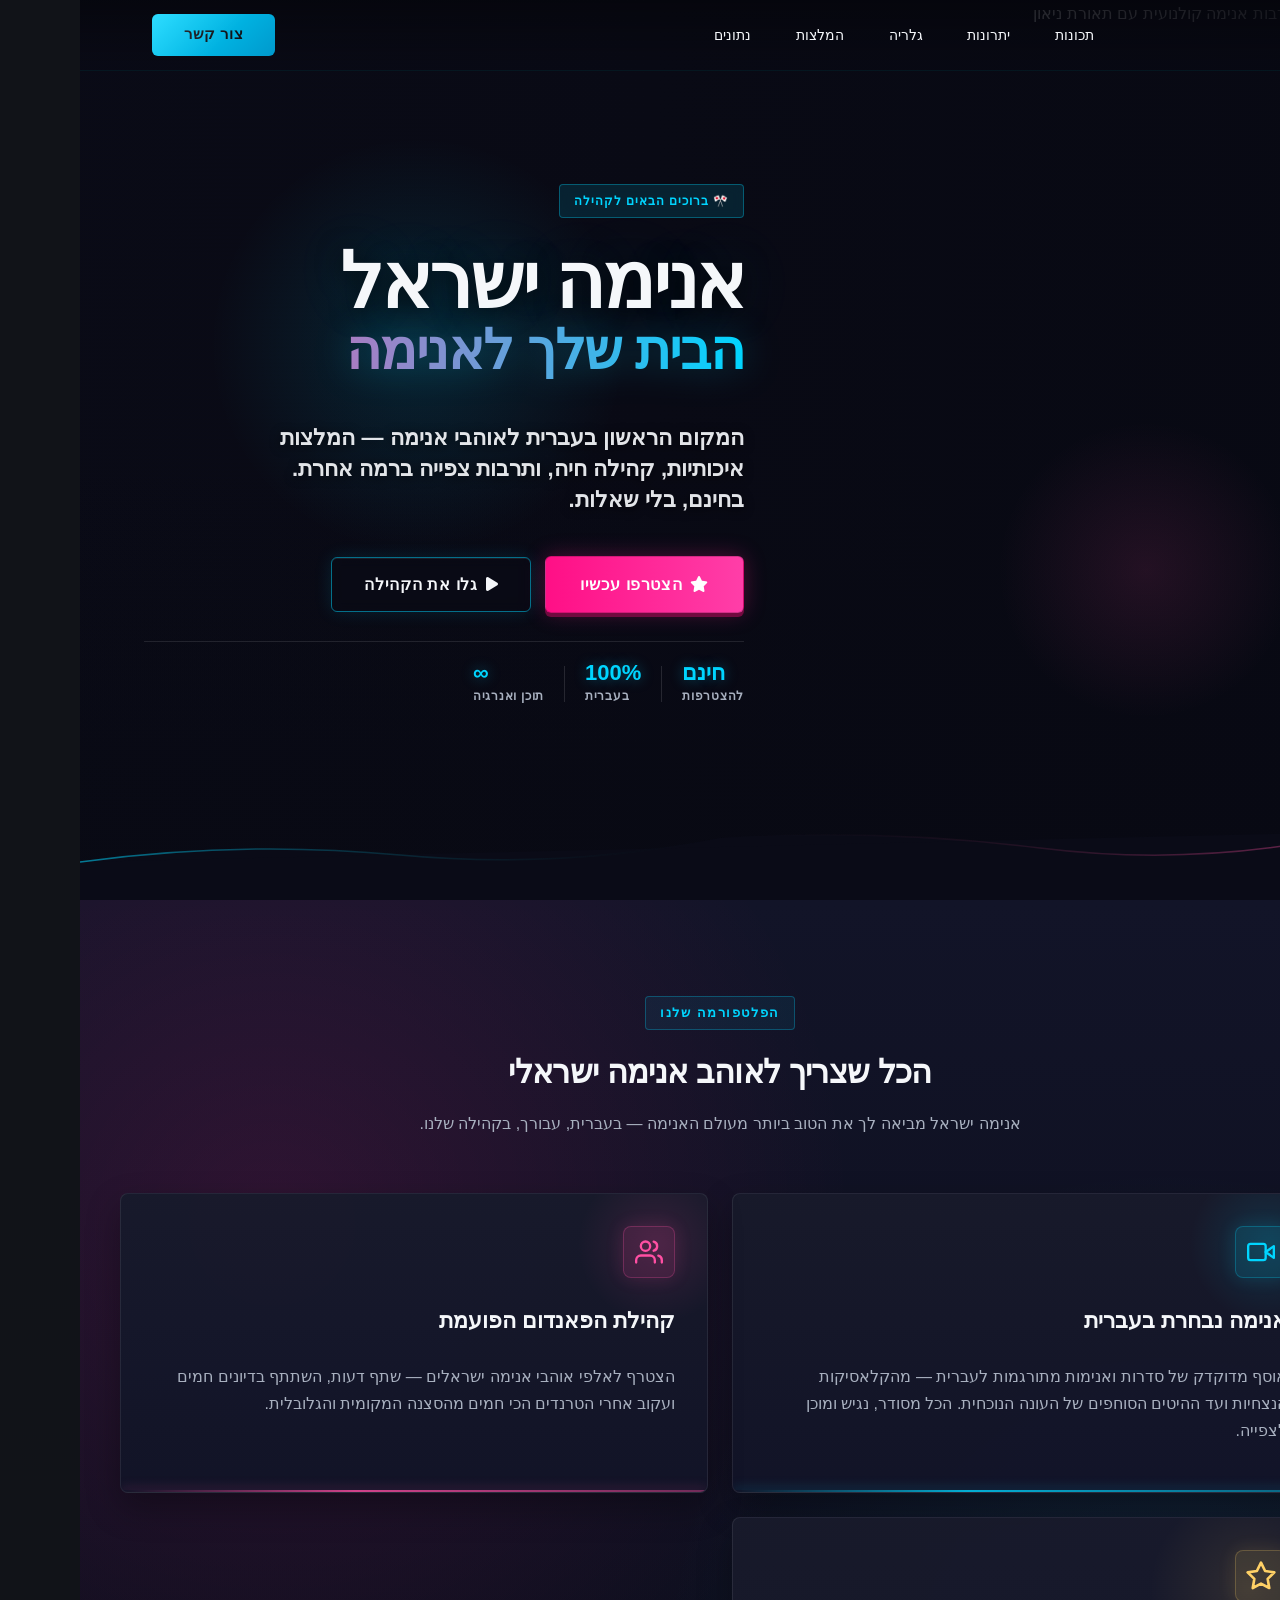
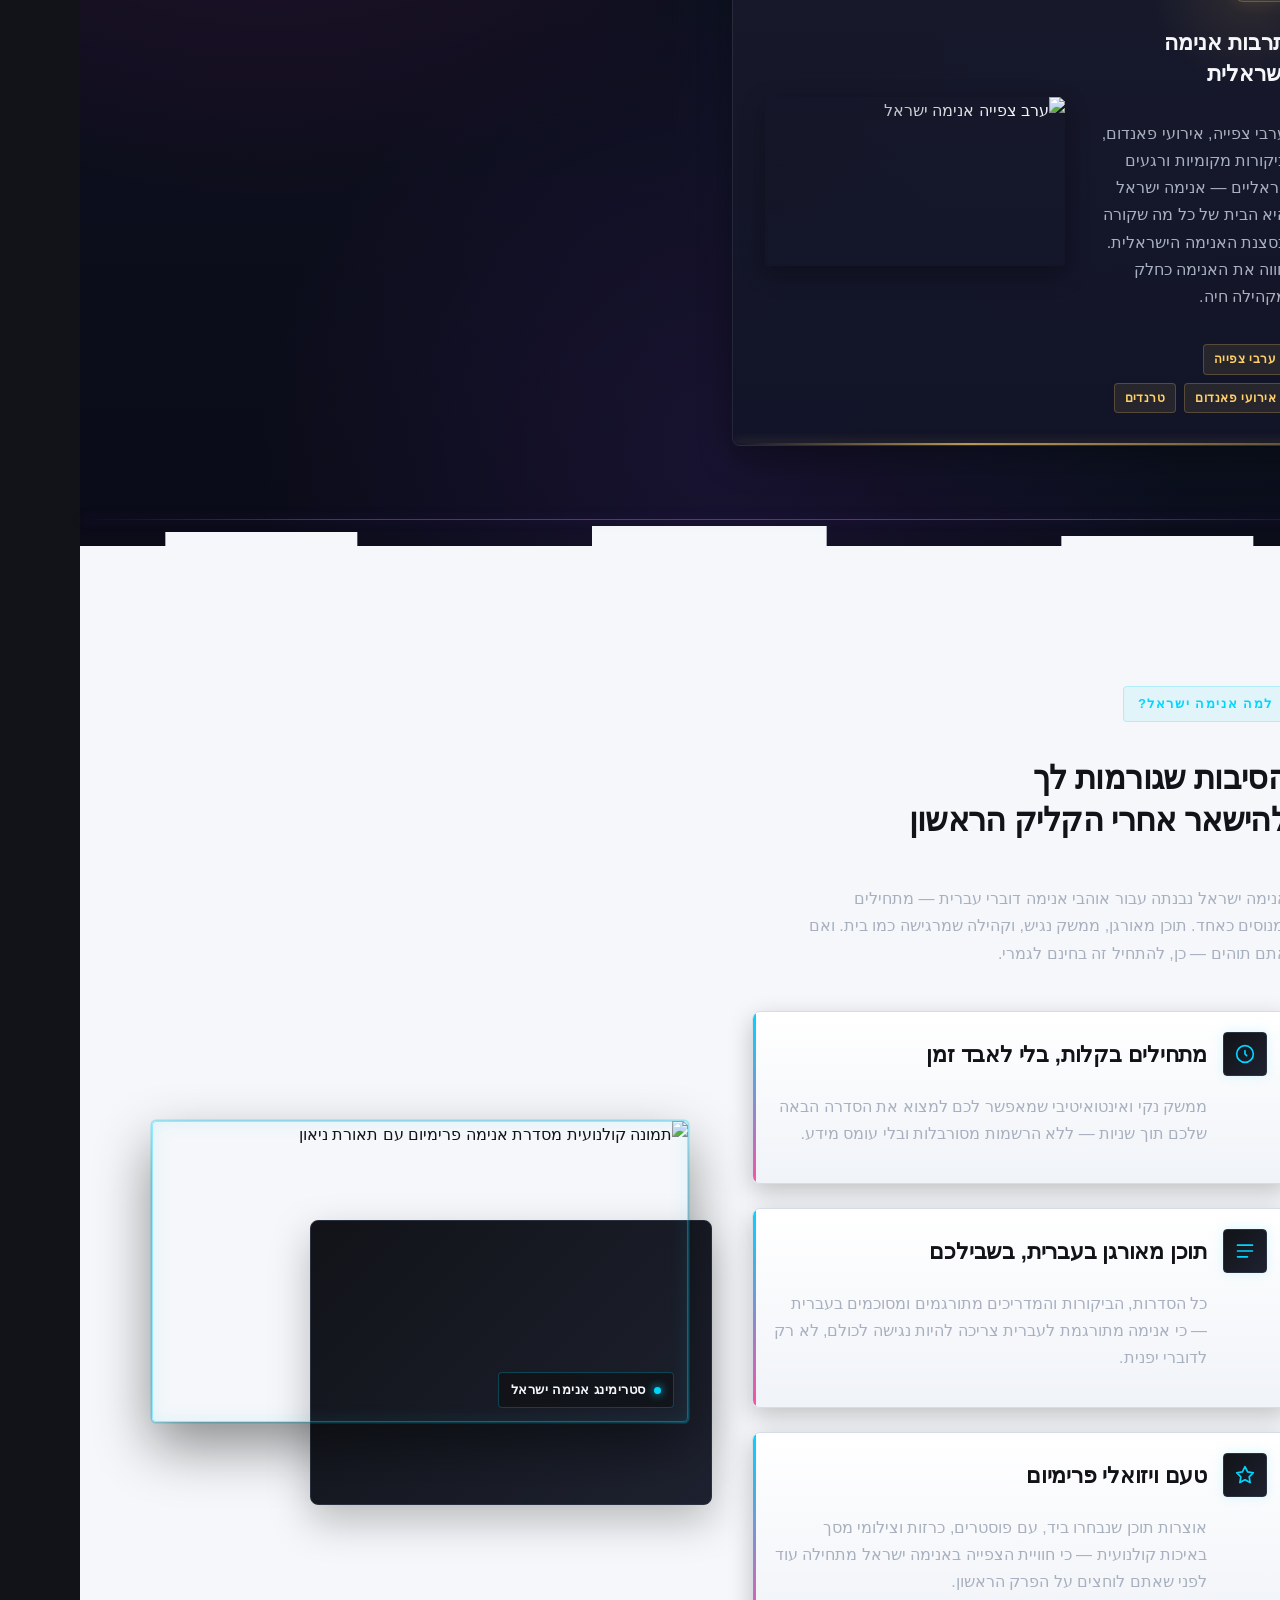
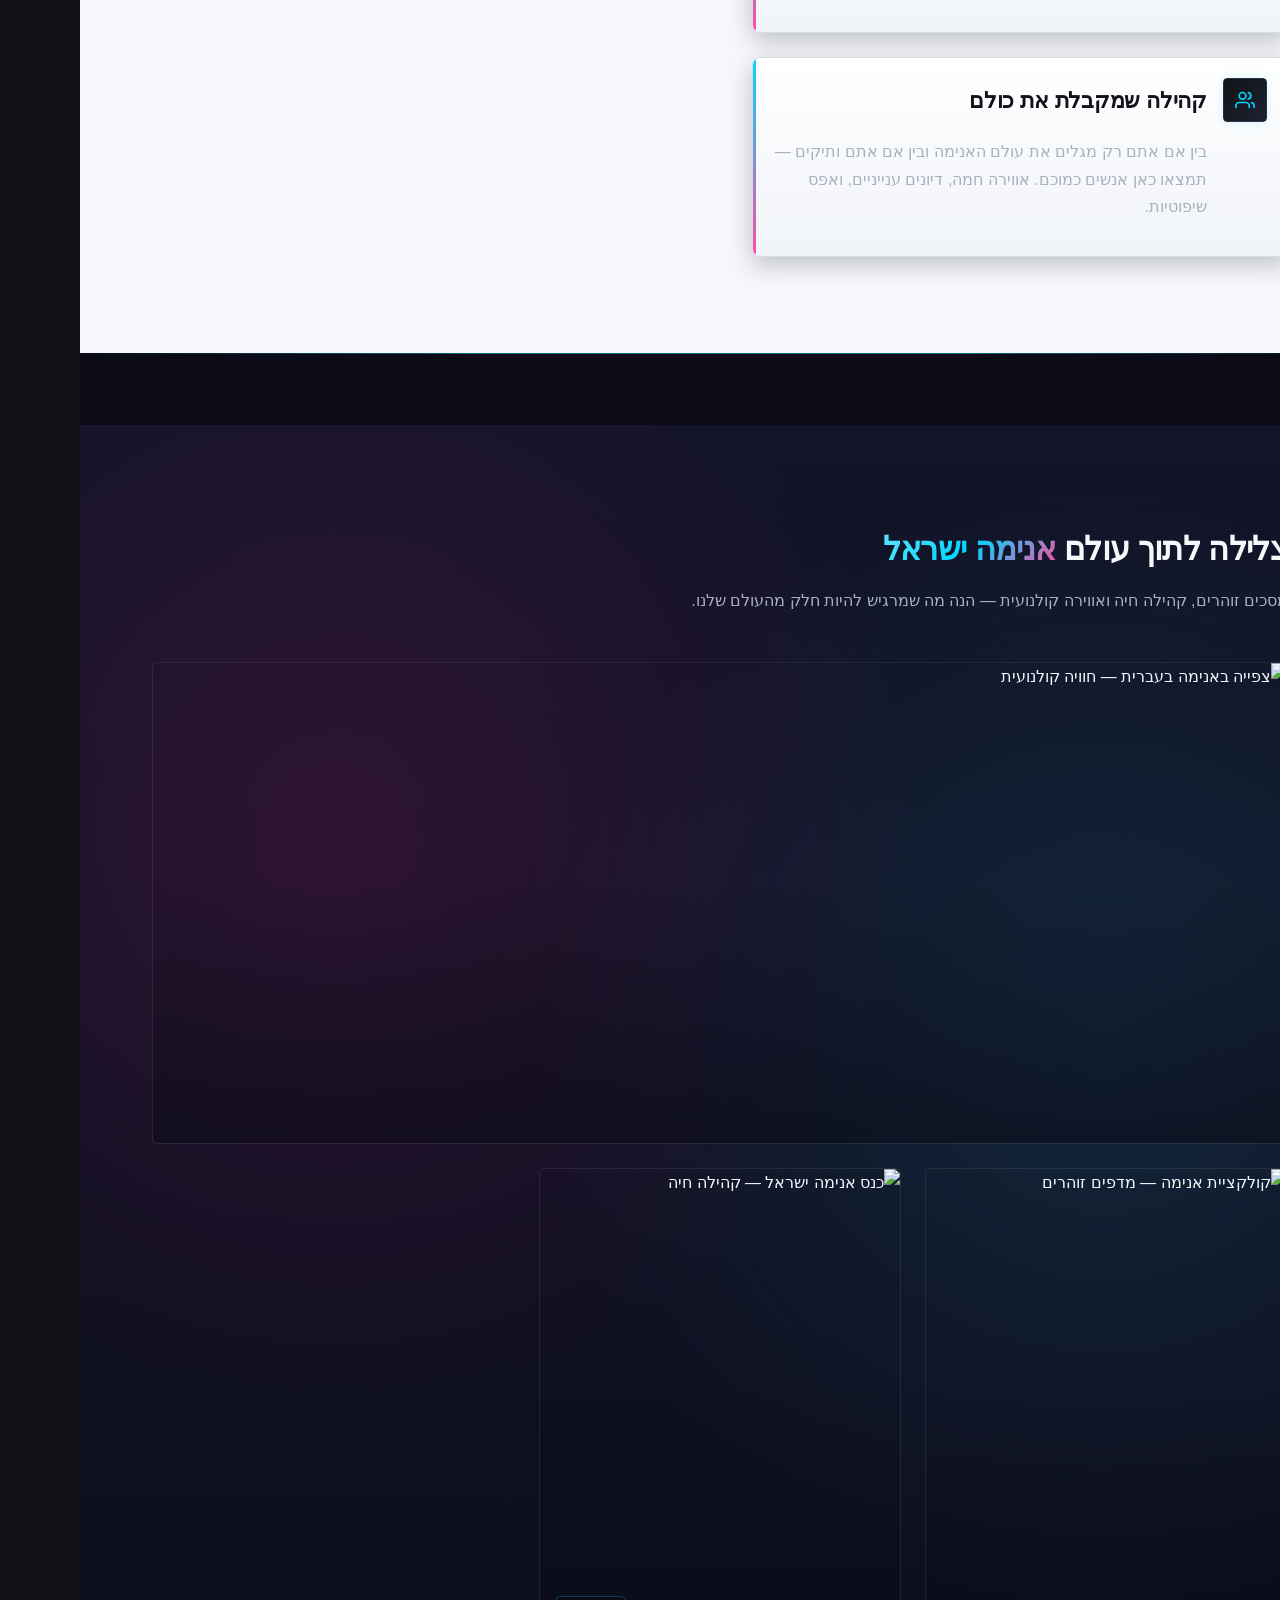
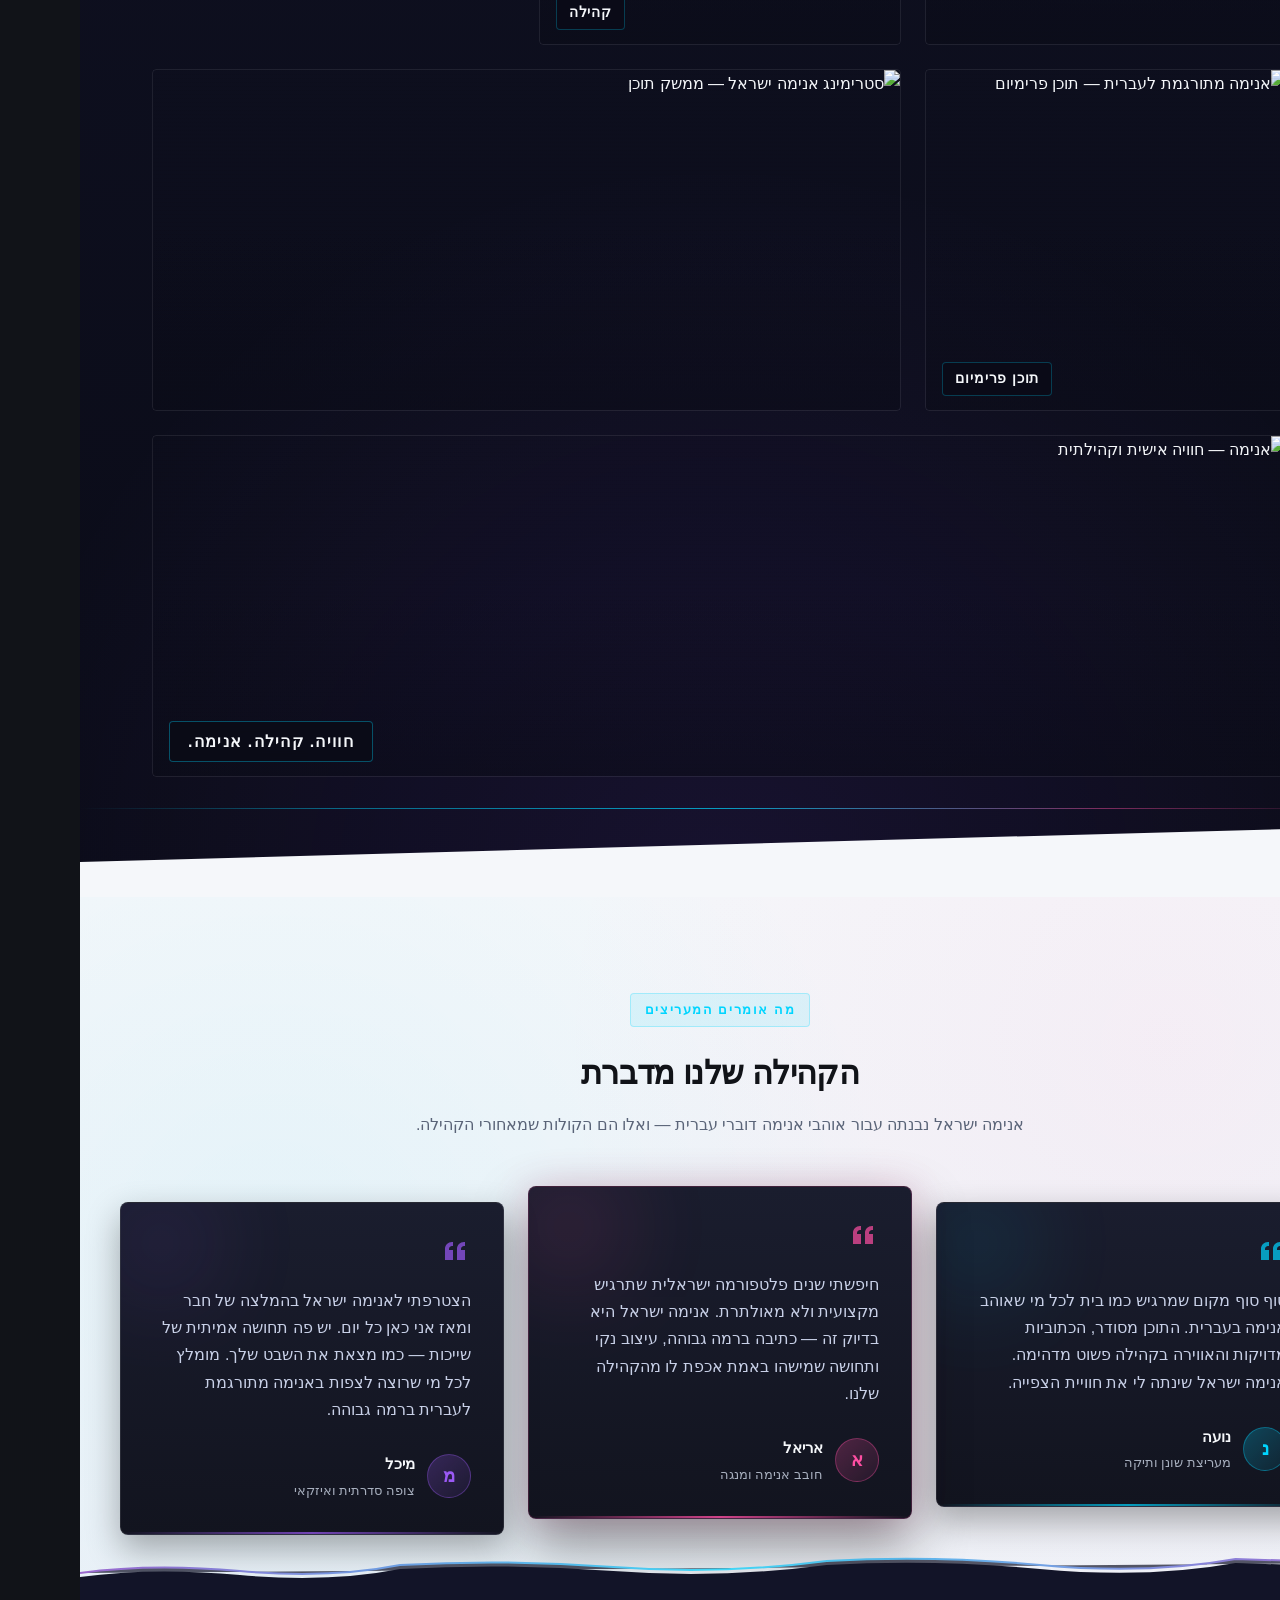
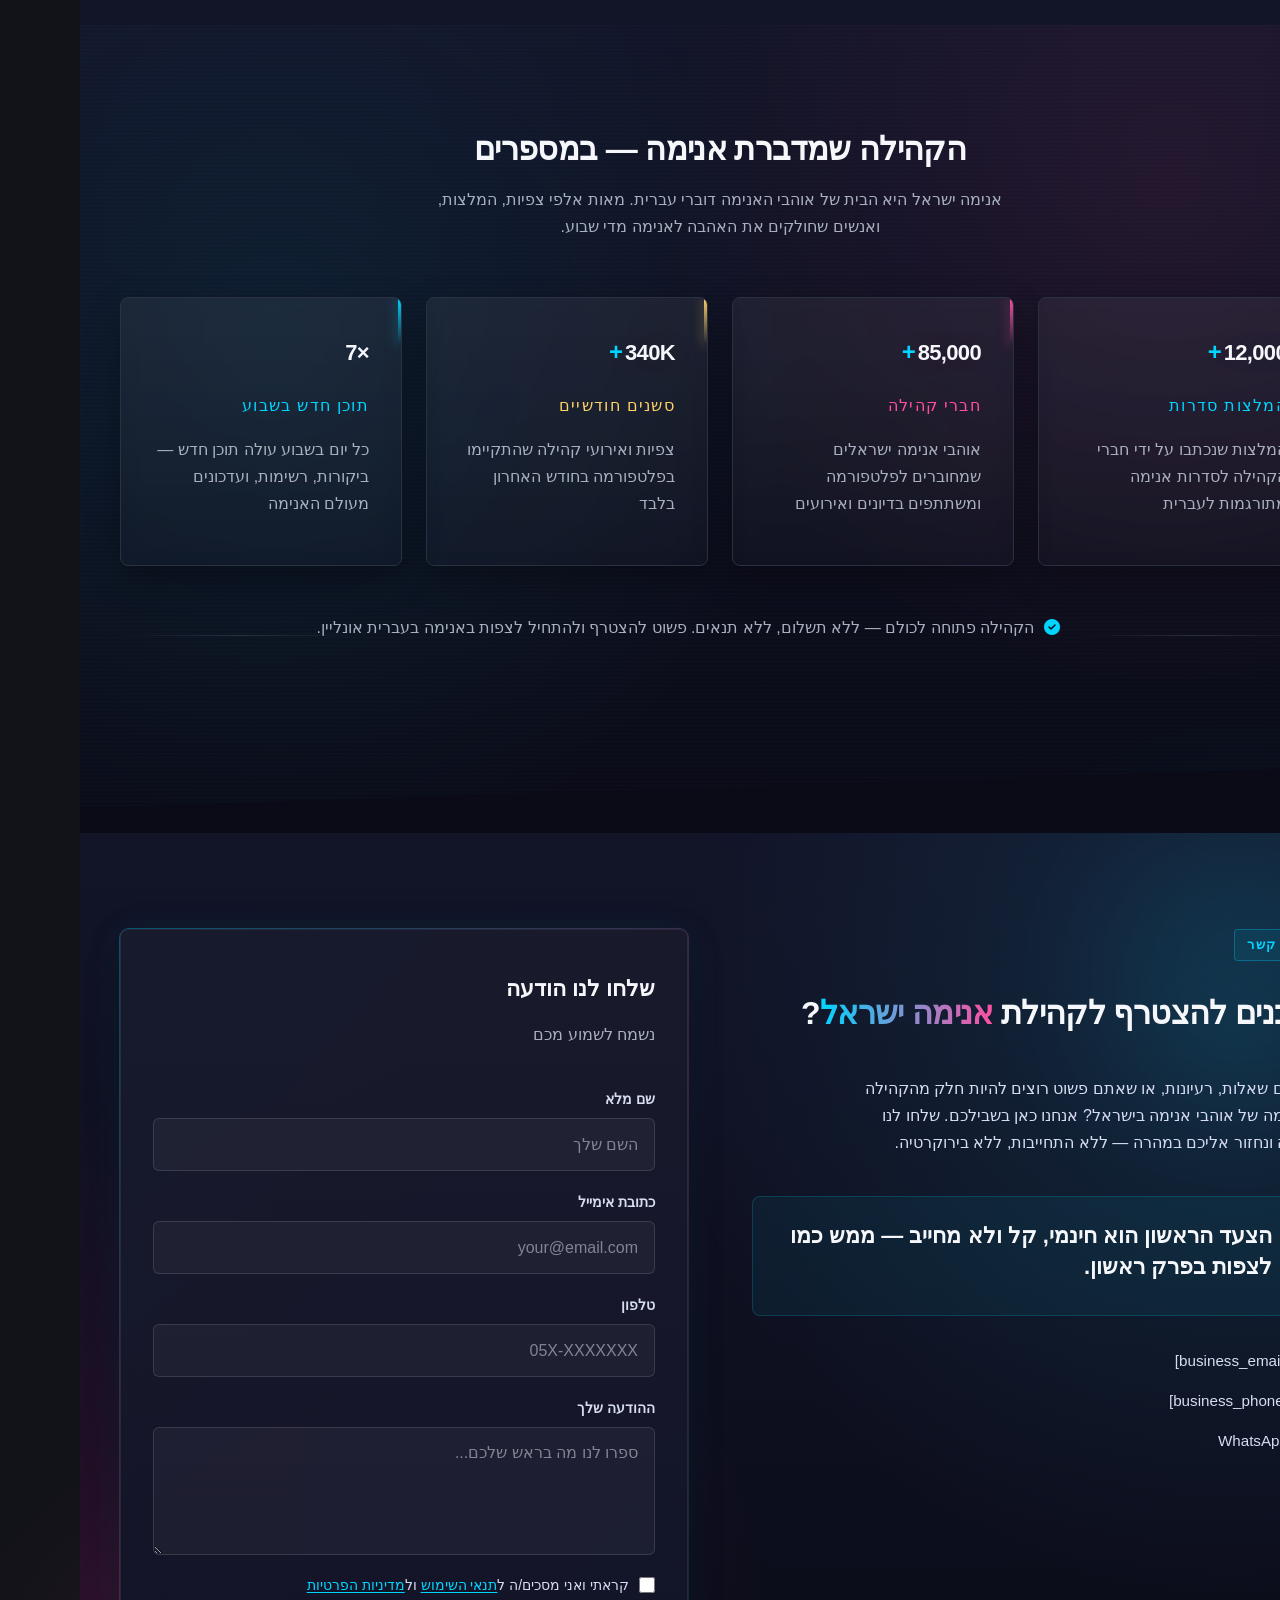
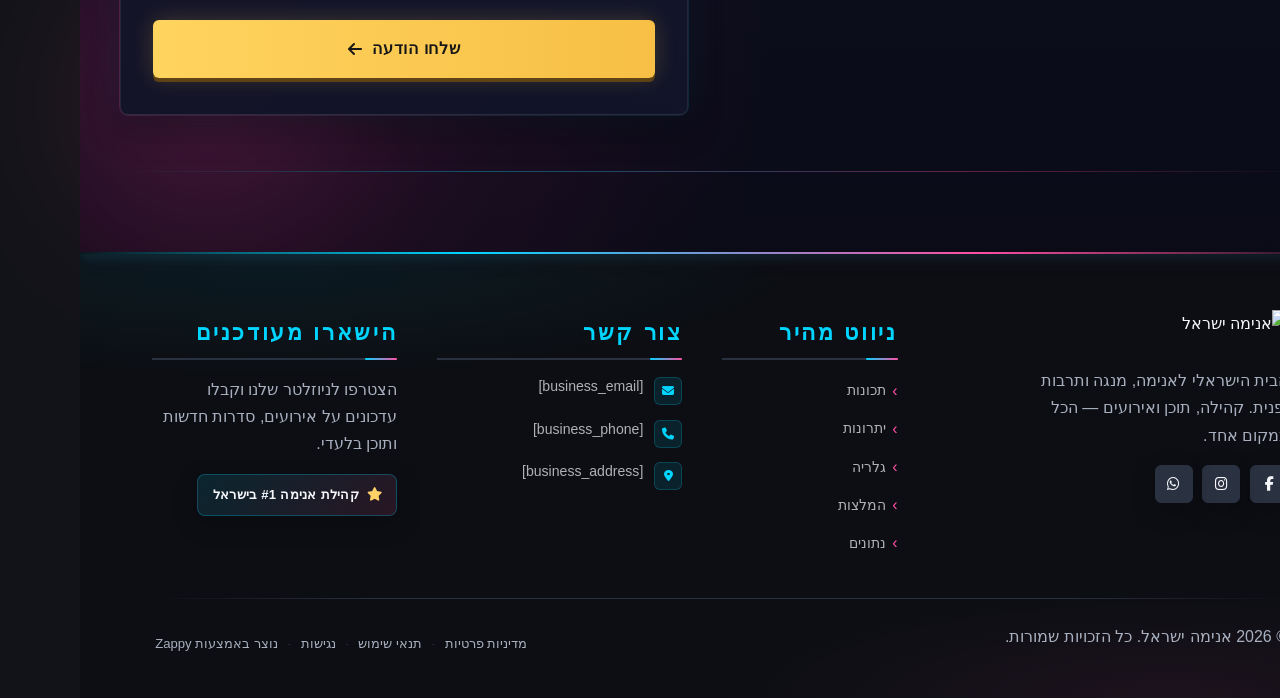
==== index.html @ 86de8002 "Background sync: Progressive GitHub Sync" ====
<!DOCTYPE html>
<html lang="he" dir="rtl">
<head>
    <meta charset="UTF-8">
    <meta name="viewport" content="width=device-width, initial-scale=1.0">
    <meta name="robots" content="index, follow">
    <title>אנימה ישראל — אנימה ישראל</title>
    <meta name="description" content="לבנות אתר פה זה בחינם?">
    <meta name="keywords" content="אנימה ישראל, צפייה באנימה בעברית אונליין, סטרימינג אנימה ישראל, אנימה מתורגמת לעברית">
    
    <!-- Zappy Analytics -->
<script>
(function() {
  'use strict';
  
  // Configuration
  var config = {
    websiteId: '6c79f852-6777-4f73-bd78-9fd75b9ca91b',
    apiUrl: 'https://api.zappy5.com/api/analytics/track',
    sessionDuration: 30 * 60 * 1000, // 30 minutes
    visitorDuration: 30 * 24 * 60 * 60 * 1000, // 30 days
    trackPageViews: true,
    trackClicks: true,
    trackFormSubmissions: true
  };
  
  // Generate or retrieve persistent visitor ID (30 days)
  function getVisitorId() {
    var visitorKey = 'zappy_visitor_' + config.websiteId;
    var visitor = null;
    
    try {
      visitor = localStorage.getItem(visitorKey);
      if (visitor) {
        var visitorData = JSON.parse(visitor);
        var now = Date.now();
        
        // Check if visitor ID is still valid (30 days)
        if (now - visitorData.created < config.visitorDuration) {
          // Update last seen timestamp
          visitorData.lastSeen = now;
          localStorage.setItem(visitorKey, JSON.stringify(visitorData));
          return visitorData.id;
        }
      }
    } catch (e) {
      console.warn('Zappy Analytics: LocalStorage not available');
    }
    
    // Generate new visitor ID
    var newVisitorId = 'zv_' + Date.now() + '_' + Math.random().toString(36).substr(2, 9);
    
    try {
      localStorage.setItem(visitorKey, JSON.stringify({
        id: newVisitorId,
        created: Date.now(),
        lastSeen: Date.now()
      }));
    } catch (e) {
      // Continue without local storage
    }
    
    return newVisitorId;
  }
  
  // Generate or retrieve session ID (30 minutes)
  function getSessionId() {
    var sessionKey = 'zappy_session_' + config.websiteId;
    var session = null;
    
    try {
      session = sessionStorage.getItem(sessionKey);
      if (session) {
        var sessionData = JSON.parse(session);
        var now = Date.now();
        
        // Check if session is still valid
        if (now - sessionData.timestamp < config.sessionDuration) {
          // Update timestamp
          sessionData.timestamp = now;
          sessionStorage.setItem(sessionKey, JSON.stringify(sessionData));
          return sessionData.id;
        }
      }
    } catch (e) {
      console.warn('Zappy Analytics: SessionStorage not available');
    }
    
    // Generate new session ID
    var newSessionId = 'zs_' + Date.now() + '_' + Math.random().toString(36).substr(2, 9);
    
    try {
      sessionStorage.setItem(sessionKey, JSON.stringify({
        id: newSessionId,
        timestamp: Date.now()
      }));
    } catch (e) {
      // Continue without session storage
    }
    
    return newSessionId;
  }
  
  var visitorId = getVisitorId();
  var sessionId = getSessionId();
  
  // Track an event
  function trackEvent(eventType, data) {
    data = data || {};
    
    var eventData = {
      website_id: config.websiteId,
      event_type: eventType,
      page_path: window.location.pathname,
      referrer: document.referrer || 'direct',
      visitor_id: visitorId,
      session_id: sessionId,
      metadata: data
    };
    
    // Use sendBeacon if available (better for page unload events)
    if (navigator.sendBeacon) {
      var blob = new Blob([JSON.stringify(eventData)], { type: 'application/json' });
      navigator.sendBeacon(config.apiUrl, blob);
    } else {
      // Fallback to fetch
      fetch(config.apiUrl, {
        method: 'POST',
        headers: {
          'Content-Type': 'application/json'
        },
        body: JSON.stringify(eventData),
        keepalive: true
      }).catch(function(error) {
        console.warn('Zappy Analytics: Failed to track event', error);
      });
    }
  }
  
  // Track page view
  if (config.trackPageViews) {
    trackEvent('pageview', {
      title: document.title,
      url: window.location.href
    });
  }
  
  // Track clicks on important elements
  if (config.trackClicks) {
    document.addEventListener('click', function(e) {
      var target = e.target;
      
      // Track button clicks (counted as actions)
      if (target.tagName === 'BUTTON' || target.closest('button')) {
        var button = target.tagName === 'BUTTON' ? target : target.closest('button');
        trackEvent('click', {
          element: 'button',
          text: button.textContent.trim().substring(0, 100),
          id: button.id || null,
          class: button.className || null
        });
      }
      
      // Track link clicks (navigation - not counted as actions)
      else if (target.tagName === 'A' || target.closest('a')) {
        var link = target.tagName === 'A' ? target : target.closest('a');
        trackEvent('navigation', {
          element: 'link',
          text: link.textContent.trim().substring(0, 100),
          href: link.href,
          external: link.hostname !== window.location.hostname
        });
      }
    }, true);
  }
  
  // Track form submissions
  if (config.trackFormSubmissions) {
    document.addEventListener('submit', function(e) {
      var form = e.target;
      
      trackEvent('form_submit', {
        form_id: form.id || null,
        form_name: form.name || null,
        form_action: form.action || null,
        form_method: form.method || 'GET'
      });
    }, true);
  }
  
  // Track time on page (send on page unload)
  var pageLoadTime = Date.now();
  
  window.addEventListener('beforeunload', function() {
    var timeOnPage = Math.floor((Date.now() - pageLoadTime) / 1000); // in seconds
    
    trackEvent('page_unload', {
      time_on_page: timeOnPage,
      page_path: window.location.pathname
    });
  });
  
  // Expose tracking function globally for custom events
  window.zappyAnalytics = {
    track: trackEvent,
    getVisitorId: function() { return visitorId; },
    getSessionId: function() { return sessionId; }
  };
  
})();
</script>
<!-- End Zappy Analytics -->
    <meta property="og:title" content="אנימה ישראל — אנימה ישראל">
  <meta property="og:description" content="לבנות אתר פה זה בחינם?">
  <meta property="og:type" content="website">
  <meta property="og:locale" content="he_IL">
  
  <meta name="twitter:card" content="summary_large_image">
  <meta name="twitter:title" content="אנימה ישראל — אנימה ישראל">
  <meta name="twitter:description" content="לבנות אתר פה זה בחינם?">
  
  <link rel="stylesheet" href="https://cdnjs.cloudflare.com/ajax/libs/font-awesome/6.4.0/css/all.min.css">

    <!-- Favicons -->
    <link rel="icon" type="image/x-icon" href="/assets/favicon.ico">
    <link rel="icon" type="image/png" sizes="16x16" href="/assets/favicon-16x16.png">
    <link rel="icon" type="image/png" sizes="32x32" href="/assets/favicon-32x32.png">
    <link rel="icon" type="image/png" sizes="48x48" href="/assets/favicon-48x48.png">
    <link rel="icon" type="image/png" sizes="192x192" href="/assets/favicon-192x192.png">
    <link rel="icon" type="image/png" sizes="512x512" href="/assets/favicon-512x512.png">
    <link rel="apple-touch-icon" href="/assets/apple-touch-icon.png">
    <!-- Cookie Consent -->
    <link rel="stylesheet" href="https://cdn.jsdelivr.net/npm/vanilla-cookieconsent@3/dist/cookieconsent.css">
    <script src="https://cdn.jsdelivr.net/npm/vanilla-cookieconsent@3/dist/cookieconsent.umd.js"></script>
    <!-- Mickidum Accessibility Toolbar -->
    <script src="https://cdn.jsdelivr.net/gh/mickidum/acc_toolbar/acctoolbar/acctoolbar.min.js"></script>
    <link rel="stylesheet" href="/styles.css">

    <style id="zappy-dropdown-submenu-styles">
      /* ========== DESKTOP DROPDOWN SUBMENU STYLES ========== */
      /* Base styles for dropdown submenus - parent must be positioned */
      .nav-menu li:has(.sub-menu), nav li:has(.sub-menu), .navbar li:has(.sub-menu), #navMenu li:has(.sub-menu) { position: relative; }
      /* Submenu base - hidden by default */
      .nav-menu .sub-menu, nav .sub-menu, .navbar .sub-menu, #navMenu .sub-menu { display: block !important; position: absolute !important; top: 100%; left: 0; min-width: 220px; background: white; border-radius: 8px; box-shadow: 0 8px 25px rgba(0,0,0,0.15); padding: 8px 0; opacity: 0; visibility: hidden; transform: translateY(10px); transition: all 0.3s ease; z-index: 1000; list-style: none; pointer-events: none; }
      /* CRITICAL: Desktop hover styles to show dropdown */
      .nav-menu li:hover > .sub-menu, nav li:hover > .sub-menu, .navbar li:hover > .sub-menu, #navMenu li:hover > .sub-menu { opacity: 1 !important; visibility: visible !important; transform: translateY(0) !important; pointer-events: auto !important; }
      /* Submenu item styling */
      .sub-menu li { list-style: none; margin: 0; padding: 0; }
      .sub-menu a { display: block !important; padding: 10px 16px !important; color: var(--text-dark, #333) !important; font-weight: 500; text-decoration: none; white-space: nowrap; transition: background-color 0.2s; }
      .sub-menu a:hover { background-color: #f5f5f5; }
      /* RTL (Hebrew/Arabic) dropdown positioning */
      [dir="rtl"] .nav-menu .sub-menu, [dir="rtl"] nav .sub-menu, [dir="rtl"] .navbar .sub-menu, html[lang="he"] .nav-menu .sub-menu, html[lang="he"] nav .sub-menu, html[lang="he"] .navbar .sub-menu, html[lang="ar"] .nav-menu .sub-menu, html[lang="ar"] nav .sub-menu, html[lang="ar"] .navbar .sub-menu { left: auto !important; right: 0 !important; }
      /* Hide empty dropdown menus */
      .sub-menu:empty, .sub-menu:not(:has(li:not(.zappy-hidden-menu-item))), .sub-menu:not(:has(li)) { display: none !important; opacity: 0 !important; visibility: hidden !important; pointer-events: none !important; }
      /* Desktop: show submenu on Menu Group hover */
      li:has(.menu-group-title):hover > .sub-menu { opacity: 1 !important; visibility: visible !important; transform: translateY(0) !important; pointer-events: auto !important; }
      /* Menu Group title styling */
      .nav-menu > li > .menu-group-title, #navMenu > li > .menu-group-title { display: inline-block; padding: 0.5rem 1rem; cursor: default; user-select: none; }
      
      /* ========== MOBILE SUBMENU STYLES ========== */
      @media (max-width: 768px) {
        .nav-menu .sub-menu, nav .sub-menu, .navbar .sub-menu, #navMenu .sub-menu { position: static !important; transform: none !important; box-shadow: none !important; background: transparent !important; max-height: 0; overflow: hidden; opacity: 0; visibility: hidden; transition: max-height 0.3s ease, opacity 0.3s ease; padding: 0 !important; border-radius: 0 !important; }
        .sub-menu.mobile-expanded { max-height: 500px !important; opacity: 1 !important; visibility: visible !important; padding: 8px 0 8px 16px !important; }
        [dir="rtl"] .sub-menu.mobile-expanded, html[lang="he"] .sub-menu.mobile-expanded { padding: 8px 16px 8px 0 !important; }
        /* Disable hover behavior on mobile */
        .nav-menu li:hover > .sub-menu, nav li:hover > .sub-menu, .navbar li:hover > .sub-menu, #navMenu li:hover > .sub-menu { opacity: 0; visibility: hidden; pointer-events: none; }
        .nav-menu li > .sub-menu.mobile-expanded, nav li > .sub-menu.mobile-expanded, .navbar li > .sub-menu.mobile-expanded, #navMenu li > .sub-menu.mobile-expanded { opacity: 1 !important; visibility: visible !important; pointer-events: auto !important; }
        .nav-menu li:has(.sub-menu), nav li:has(.sub-menu), .navbar li:has(.sub-menu), #navMenu li:has(.sub-menu) { display: flex !important; flex-wrap: wrap !important; align-items: center !important; position: relative !important; min-height: 44px !important; }
        .nav-menu li:has(.sub-menu) > a, nav li:has(.sub-menu) > a, .navbar li:has(.sub-menu) > a, #navMenu li:has(.sub-menu) > a { flex: 1 !important; min-width: 0 !important; }
        .nav-menu li:has(.sub-menu) > .menu-group-title, nav li:has(.sub-menu) > .menu-group-title, .navbar li:has(.sub-menu) > .menu-group-title, #navMenu li:has(.sub-menu) > .menu-group-title { flex: 1 !important; min-width: 0 !important; padding: 0 !important; line-height: inherit !important; }
        .nav-menu li:has(.sub-menu) > .sub-menu, nav li:has(.sub-menu) > .sub-menu, .navbar li:has(.sub-menu) > .sub-menu, #navMenu li:has(.sub-menu) > .sub-menu { flex-basis: 100% !important; width: 100% !important; }
        .nav-menu li:has(.sub-menu) > a [class*="chevron"], .nav-menu li:has(.sub-menu) > a [class*="arrow"], .nav-menu li:has(.sub-menu) > a .fa-chevron-down, .nav-menu li:has(.sub-menu) > a .fa-angle-down, nav li:has(.sub-menu) > a [class*="chevron"], nav li:has(.sub-menu) > a [class*="arrow"], #navMenu li:has(.sub-menu) > a [class*="chevron"], #navMenu li:has(.sub-menu) > a [class*="arrow"] { display: none !important; visibility: hidden !important; }
        .mobile-submenu-toggle { display: flex !important; align-items: center !important; justify-content: center !important; width: 44px !important; height: auto !important; background: transparent !important; border: none !important; cursor: pointer !important; color: var(--text-light) !important; position: static !important; flex-shrink: 0 !important; align-self: stretch !important; z-index: 2 !important; padding: 0 !important; margin: 0 !important; }
        .mobile-submenu-toggle::after { content: '' !important; width: 0 !important; height: 0 !important; border-left: 6px solid transparent !important; border-right: 6px solid transparent !important; border-top: 7px solid currentColor !important; transition: transform 0.3s ease !important; }
        .mobile-submenu-toggle.expanded::after { transform: rotate(180deg) !important; }
        .sub-menu a { padding: 10px 0 !important; display: block !important; color: var(--text-light) !important; }
        .navbar .sub-menu li a, nav.navbar .sub-menu li a, .zappy-products-dropdown .sub-menu a { color: var(--text-light) !important; }
      }
      @media (min-width: 769px) { .mobile-submenu-toggle { display: none !important; } }
    </style>

    <style id="mobile-lang-menu-deployed-css">
    @media (max-width: 768px) {
      .lang-switcher,
      .nav-cta-container .lang-switcher,
      .nav-container .lang-switcher,
      .navbar .lang-switcher,
      .navbar .nav-cta-container .lang-switcher,
      .nav-icons-left .lang-switcher,
      .nav-ecommerce-icons .lang-switcher { display: none !important; }
      .mobile-lang-menu { width: 100%; border-top: 1px solid rgba(128,128,128,0.2); padding: 8px 0 0 0; margin-top: 8px; }
      .mobile-lang-toggle { display: flex !important; align-items: center; justify-content: space-between; width: 100%; padding: 12px 16px; background: none; border: none; cursor: pointer; font-size: 15px; color: inherit; font-family: inherit; }
      .mobile-lang-toggle::after { content: ''; display: inline-block; width: 8px; height: 8px; border-right: 2px solid currentColor; border-bottom: 2px solid currentColor; transform: rotate(45deg); transition: transform 0.3s ease; margin-left: 8px; }
      .mobile-lang-toggle.expanded::after { transform: rotate(-135deg); }
      .mobile-lang-options { max-height: 0; overflow: hidden; transition: max-height 0.3s ease; }
      .mobile-lang-options.expanded { max-height: 300px; }
      .mobile-lang-option { display: flex !important; align-items: center; gap: 10px; padding: 10px 24px; text-decoration: none; color: inherit; font-size: 14px; font-family: inherit; }
      .mobile-lang-option:hover { background: rgba(128,128,128,0.1); }
      .mobile-lang-option.active { font-weight: 600; opacity: 0.7; pointer-events: none; }
      .mobile-lang-option img { width: 20px; height: 20px; border-radius: 50%; }
    }
    @media (min-width: 769px) {
      .mobile-lang-menu { display: none !important; }
    }
    </style>

    <style id="zappy-widget-visibility">
      #mic-access-tool-general-button, .mic-access-tool-general-button,
      #mic-init-access-tool .mic-access-tool-general-button, #mic-init-access-tool #mic-access-tool-general-button,
      ._access-icon, #mic-access-tool-box, .mic-access-tool-box,
      #mic-init-access-tool #mic-access-tool-box, div[id*="mic-access-tool-box"], ._access-menu {
        display: none !important; visibility: hidden !important; opacity: 0 !important; pointer-events: none !important;
      }
    </style>
</head>
<body>

  <nav class="navbar" dir="rtl">
  <button class="mobile-toggle" id="mobileToggle" aria-label="Menu">
    <svg class="hamburger-icon" width="24" height="24" viewBox="0 0 24 24" fill="none">
      <path d="M3 12h18M3 6h18M3 18h18" stroke="currentColor" stroke-width="2" stroke-linecap="round"></path>
    </svg>
    <svg class="close-icon" width="24" height="24" viewBox="0 0 24 24" fill="none" style="display: none;">
      <path d="M18 6L6 18M6 6l12 12" stroke="currentColor" stroke-width="2" stroke-linecap="round"></path>
    </svg>
  </button>

  <button class="phone-header-btn" data-phone="[business_phone]" aria-label="Call">
    <svg width="20" height="20" viewBox="0 0 24 24" fill="currentColor">
      <path d="M22 16.92v3a2 2 0 0 1-2.18 2 19.79 19.79 0 0 1-8.63-3.07 19.5 19.5 0 0 1-6-6 19.79 19.79 0 0 1-3.07-8.67A2 2 0 0 1 4.11 2h3a2 2 0 0 1 2 1.72 12.84 12.84 0 0 0 .7 2.81 2 2 0 0 1-.45 2.11L8.09 9.91a16 16 0 0 0 6 6l1.27-1.27a2 2 0 0 1 2.11-.45 12.84 12.84 0 0 0 2.81.7A2 2 0 0 1 22 16.92z"></path>
    </svg>
  </button>

  <div class="nav-container">
    <div class="nav-right-group"><div class="nav-brand">
      <a href="/" class="logo-link">
        <img class="logo" data-placeholder="logo" data-context="business logo" width="160" height="40" src="" alt="אנימה ישראל">
      </a>
    </div><ul class="nav-menu" id="navMenu"><li><a href="#features">תכונות</a></li><li><a href="#benefits">יתרונות</a></li><li><a href="#gallery">גלריה</a></li><li><a href="#testimonials">המלצות</a></li><li><a href="#stats">נתונים</a></li></ul></div>

    

    <div class="nav-cta-container">
      <a href="#contact" class="nav-cta-btn">צור קשר</a>
    </div>
  </div>
</nav>
<script>

// Navbar Mobile Menu Toggle and Contrast Fix
(function() {
  // Use 'load' event instead of 'DOMContentLoaded' to ensure we run AFTER all other scripts
  window.addEventListener('load', function() {
    
    // FIX MOBILE BUTTON CONTRAST
    // Detect navbar background color and apply contrasting color to mobile buttons
    const navbar = document.querySelector('.navbar, nav, header');
    if (!navbar) {
      console.log('[Navbar] Navbar element not found');
      return;
    }
    
    // DECLARE VARIABLES EARLY to avoid Temporal Dead Zone errors
    // These are used in multiple places below
    let mobileToggle = document.getElementById('mobileToggle') ||
                       document.querySelector('.mobile-toggle') ||
                       document.querySelector('.hamburger') ||
                       document.querySelector('.hamburger-menu') ||
                       document.querySelector('.menu-toggle') ||
                       document.querySelector('.burger-menu') ||
                       document.querySelector('[aria-label="Menu"]') ||
                       document.querySelector('[aria-label="תפריט"]');
    
    const phoneBtn = document.querySelector('.phone-header-btn');
    
    const computedStyle = window.getComputedStyle(navbar);
    let bgColor = computedStyle.backgroundColor;
    
    console.log('[Navbar] Initial navbar background:', bgColor);
    
    // Check if background is transparent or rgba with 0 alpha
    const isTransparent = bgColor === 'transparent' || 
                         bgColor === 'rgba(0, 0, 0, 0)' ||
                         (bgColor.startsWith('rgba') && bgColor.includes(', 0)'));
    
    if (isTransparent) {
      // Check for background-image or gradient
      const bgImage = computedStyle.backgroundImage;
      if (bgImage && bgImage !== 'none') {
        console.log('[Navbar] Navbar has background image/gradient, using dark text');
        bgColor = 'rgb(240, 240, 240)'; // Assume light background
      } else {
        // Transparent navbar - check body background
        const bodyBg = window.getComputedStyle(document.body).backgroundColor;
        console.log('[Navbar] Navbar transparent, using body background:', bodyBg);
        bgColor = bodyBg;
      }
    }
    
    // Calculate luminance to determine if background is light or dark
    const rgb = bgColor.match(/\d+/g);
    if (rgb && rgb.length >= 3) {
      const r = parseInt(rgb[0]);
      const g = parseInt(rgb[1]);
      const b = parseInt(rgb[2]);
      const luminance = (0.299 * r + 0.587 * g + 0.114 * b) / 255;
      
      // Mobile button colors are set by Claude's AI-generated CSS (same as .nav-menu a)
      // No dynamic color overrides needed - colors come from the generated navbar CSS
      console.log('[Navbar] Mobile button colors preserved from Claude CSS (luminance:', luminance.toFixed(2) + ')');
      
      // FIX ICON SIZES - Ensure SVGs are properly sized and visible
      // INJECT CRITICAL CSS TO OVERRIDE ANY CONFLICTING RULES
      const criticalCSS = document.createElement('style');
      criticalCSS.id = 'zappy-mobile-nav-fix';
      const htmlLang = document.documentElement.lang || 'en';
      const htmlDir = document.documentElement.dir || 'ltr';
      // Check both dir attribute AND lang for RTL detection
      // dir="rtl" is the most reliable indicator
      const isRTL = htmlDir === 'rtl' || htmlLang === 'he' || htmlLang === 'ar';
      
      criticalCSS.textContent = `
        /* Hide mobile buttons on desktop, show only on mobile */
        @media (min-width: 769px) {
          .mobile-toggle,
          .phone-header-btn {
            display: none !important;
          }
        }
        
        /* Show and position mobile buttons correctly on mobile */
        @media (max-width: 768px) {
          .mobile-toggle,
          .phone-header-btn {
            position: absolute !important;
            top: 50% !important;
            transform: translateY(-50%) !important;
            z-index: 1001 !important;
            display: flex !important;
            align-items: center !important;
            justify-content: center !important;
            width: 36px !important;
            height: 36px !important;
            border-radius: 50% !important;
            border: none !important;
            cursor: pointer !important;
            padding: 6px !important;
            background: none !important;
            color: var(--nav-text, var(--text-light)) !important;
          }
          
          /* LTR positioning (default): hamburger LEFT, phone RIGHT */
          html:not([dir="rtl"]):not([lang="he"]):not([lang="ar"]) .mobile-toggle,
          html[dir="ltr"] .mobile-toggle {
            left: 12px !important;
            right: auto !important;
          }
          html:not([dir="rtl"]):not([lang="he"]):not([lang="ar"]) .phone-header-btn,
          html[dir="ltr"] .phone-header-btn {
            right: 12px !important;
            left: auto !important;
          }
          
          /* RTL positioning: hamburger RIGHT, phone LEFT */
          html[dir="rtl"] .mobile-toggle,
          html[lang="he"] .mobile-toggle,
          html[lang="ar"] .mobile-toggle {
            right: 12px !important;
            left: auto !important;
          }
          html[dir="rtl"] .phone-header-btn,
          html[lang="he"] .phone-header-btn,
          html[lang="ar"] .phone-header-btn {
            left: 12px !important;
            right: auto !important;
          }
          
          /* CRITICAL: Ensure nav-container has min-height on mobile */
          /* All children are positioned absolutely/fixed on mobile, so height:auto collapses to 0 */
          .nav-container {
            min-height: 70px !important;
            position: relative !important;
          }
          
          /* Ensure SVG icons are properly sized and inherit color */
          .mobile-toggle svg,
          .phone-header-btn svg {
            width: 24px !important;
            height: 24px !important;
            /* Don't force display - let JavaScript control hamburger/close toggle */
          }
          
          /* Reset nav-cta-container on mobile - remove desktop box-shadow/padding */
          /* that creates a visible ghost box when CTA button is hidden */
          .nav-cta-container {
            box-shadow: none !important;
            padding: 0 !important;
          }
          
          /* Hide nav-cta-container entirely on mobile when there's no lang-switcher */
          /* (only the CTA button is inside, and it's hidden on mobile) */
          .nav-cta-container:not(:has(.lang-switcher)) {
            display: none !important;
          }
          
          /* CRITICAL: Prevent hero image fade gradient from bleeding over headline text */
          /* The .image-fade-gradient has bottom: -30px (extends below parent) */
          /* On mobile stacked layout, this overlaps the h1 text below the image */
          .hero-image-column {
            overflow: hidden !important;
          }
          .image-fade-gradient {
            bottom: 0 !important;
          }
          
          /* Hide desktop language switcher on mobile - hamburger menu handles it */
          /* High specificity to override stored CSS */
          .lang-switcher,
          .nav-cta-container .lang-switcher,
          .nav-container .lang-switcher,
          .navbar .lang-switcher,
          .navbar .nav-cta-container .lang-switcher {
            display: none !important;
          }
        }
      `;
      
      // Remove existing fix if present and inject new one
      const existing = document.getElementById('zappy-mobile-nav-fix');
      if (existing) existing.remove();
      document.head.appendChild(criticalCSS);
      
      console.log('[Navbar] Critical CSS injected for mobile nav positioning');
      
      // ONLY apply inline positioning styles on mobile viewport
      // On desktop, the CSS handles hiding these buttons with display: none
      // Inline styles were breaking desktop layout by overriding CSS
      const isMobileViewport = window.innerWidth <= 768;
      
      if (mobileToggle) {
        // Icon sizing applies to all viewports for consistency
        const hamburgerIcon = mobileToggle.querySelector('.hamburger-icon');
        const closeIcon = mobileToggle.querySelector('.close-icon');
        
        if (hamburgerIcon) {
          hamburgerIcon.style.setProperty('width', '24px', 'important');
          hamburgerIcon.style.setProperty('height', '24px', 'important');
          hamburgerIcon.style.setProperty('display', 'block', 'important'); // Show hamburger by default
        }
        if (closeIcon) {
          closeIcon.style.setProperty('width', '24px', 'important');
          closeIcon.style.setProperty('height', '24px', 'important');
          closeIcon.style.setProperty('display', 'none', 'important'); // Hide close icon by default
        }
        
        // ONLY set positioning inline styles on mobile
        if (isMobileViewport) {
          mobileToggle.style.setProperty('position', 'absolute', 'important');
          mobileToggle.style.setProperty('top', '50%', 'important');
          mobileToggle.style.setProperty('transform', 'translateY(-50%)', 'important');
          mobileToggle.style.setProperty('z-index', '1001', 'important');
          
          // Clear any inline left/right so CSS can take over based on html[dir]
          mobileToggle.style.removeProperty('left');
          mobileToggle.style.removeProperty('right');
          
          console.log('[Navbar] Mobile toggle positioning applied (mobile viewport)');
        } else {
          // On desktop, clear any positioning styles to let CSS handle it
          mobileToggle.style.removeProperty('position');
          mobileToggle.style.removeProperty('top');
          mobileToggle.style.removeProperty('transform');
          mobileToggle.style.removeProperty('z-index');
          mobileToggle.style.removeProperty('left');
          mobileToggle.style.removeProperty('right');
          console.log('[Navbar] Desktop viewport - cleared mobile toggle inline positioning');
        }
      }
      
      if (phoneBtn) {
        // Icon sizing applies to all viewports
        const phoneIcon = phoneBtn.querySelector('svg');
        if (phoneIcon) {
          phoneIcon.style.width = '24px';
          phoneIcon.style.height = '24px';
          phoneIcon.setAttribute('width', '24');
          phoneIcon.setAttribute('height', '24');
        }
        
        // ONLY set positioning inline styles on mobile
        if (isMobileViewport) {
          phoneBtn.style.setProperty('position', 'absolute', 'important');
          phoneBtn.style.setProperty('top', '50%', 'important');
          phoneBtn.style.setProperty('transform', 'translateY(-50%)', 'important');
          phoneBtn.style.setProperty('z-index', '1001', 'important');
          
          // Clear any inline left/right so CSS can take over based on html[dir]
          phoneBtn.style.removeProperty('left');
          phoneBtn.style.removeProperty('right');
          
          console.log('[Navbar] Phone button positioning applied (mobile viewport)');
        } else {
          // On desktop, clear any positioning styles to let CSS handle it
          phoneBtn.style.removeProperty('position');
          phoneBtn.style.removeProperty('top');
          phoneBtn.style.removeProperty('transform');
          phoneBtn.style.removeProperty('z-index');
          phoneBtn.style.removeProperty('left');
          phoneBtn.style.removeProperty('right');
          console.log('[Navbar] Desktop viewport - cleared phone button inline positioning');
        }
      }
    } else {
      console.log('[Navbar] Could not parse background color:', bgColor);
    }
    
    // MOBILE MENU TOGGLE
    // Re-query in case DOM changed (mobileToggle already declared at top of function)
    mobileToggle = document.getElementById('mobileToggle') ||
                   document.querySelector('.mobile-toggle') ||
                   document.querySelector('.hamburger') ||
                   document.querySelector('.hamburger-menu') ||
                   document.querySelector('.menu-toggle') ||
                   document.querySelector('.burger-menu') ||
                   document.querySelector('[aria-label="Menu"]') ||
                   document.querySelector('[aria-label="תפריט"]');
    
    // EXPANDED SEARCH: Find nav menu by ID or class
    const navMenu = document.getElementById('navMenu') ||
                  document.querySelector('.nav-menu') ||
                  document.querySelector('.nav-links') ||
                  document.querySelector('nav ul:not(.submenu)');
    
    if (!mobileToggle || !navMenu) {
      console.log('[Navbar] Mobile toggle or menu not found:', { toggle: !!mobileToggle, menu: !!navMenu });
      return;
    }
    
    // Ensure navMenu has ID for CSS targeting
    if (!navMenu.id) {
      navMenu.id = 'navMenu';
    }
    
    console.log('[Navbar] Initializing mobile menu...');
    
    // Remove any existing event listeners by cloning the button
    const newToggle = mobileToggle.cloneNode(true);
    mobileToggle.parentNode.replaceChild(newToggle, mobileToggle);
    
    // Toggle menu on button click - use newToggle now
    newToggle.addEventListener('click', function(e) {
      e.preventDefault();
      e.stopPropagation();
      
      const hamburgerIcon = this.querySelector('.hamburger-icon');
      const closeIcon = this.querySelector('.close-icon');
      const isActive = navMenu.classList.contains('active');
      
      if (isActive) {
        // Close menu
        navMenu.classList.remove('active');
        if (hamburgerIcon) hamburgerIcon.style.setProperty('display', 'block', 'important');
        if (closeIcon) closeIcon.style.setProperty('display', 'none', 'important');
        document.body.style.overflow = '';
        console.log('[Navbar] Menu closed');
      } else {
        // Open menu
        navMenu.classList.add('active');
        if (hamburgerIcon) hamburgerIcon.style.setProperty('display', 'none', 'important');
        if (closeIcon) closeIcon.style.setProperty('display', 'block', 'important');
        document.body.style.overflow = 'hidden';
        console.log('[Navbar] Menu opened');
      }
    });
    
    // Close menu when clicking nav links (but NOT dropdown toggles)
    const navLinks = navMenu.querySelectorAll('a');
    navLinks.forEach(function(link) {
      link.addEventListener('click', function() {
        // Don't close if it's a dropdown child (unless it's a real navigation link)
        if (this.getAttribute('href') === '#') return;
        
        const hamburgerIcon = newToggle.querySelector('.hamburger-icon');
        const closeIcon = newToggle.querySelector('.close-icon');
        
        navMenu.classList.remove('active');
        if (hamburgerIcon) hamburgerIcon.style.setProperty('display', 'block', 'important');
        if (closeIcon) closeIcon.style.setProperty('display', 'none', 'important');
        document.body.style.overflow = '';
        console.log('[Navbar] Menu closed (link clicked)');
      });
    });
    
    // DROPDOWN MENU TOGGLE (for mobile and touch devices)
    var dropdownToggles = navMenu.querySelectorAll('.dropdown-toggle');
    dropdownToggles.forEach(function(toggle) {
      toggle.addEventListener('click', function(e) {
        e.preventDefault();
        e.stopPropagation();
        var parent = this.closest('.nav-dropdown');
        if (!parent) return;
        
        // Close other open dropdowns at the same level
        var siblings = parent.parentNode.querySelectorAll('.nav-dropdown.open');
        siblings.forEach(function(sib) {
          if (sib !== parent) sib.classList.remove('open');
        });
        
        parent.classList.toggle('open');
        console.log('[Navbar] Dropdown toggled:', parent.classList.contains('open') ? 'open' : 'closed');
      });
    });
    
    // Close dropdowns when clicking outside
    document.addEventListener('click', function(e) {
      if (!e.target.closest('.nav-dropdown')) {
        var openDropdowns = document.querySelectorAll('.nav-dropdown.open');
        openDropdowns.forEach(function(dd) { dd.classList.remove('open'); });
      }
    });
    
    console.log('[Navbar] Dropdown handlers initialized for ' + dropdownToggles.length + ' dropdowns');
    
    // Phone button functionality (phoneBtn already declared at top of function)
    if (phoneBtn) {
      phoneBtn.addEventListener('click', function() {
        // Get phone number from placeholder in page or use default
        const phoneLinks = document.querySelectorAll('a[href^="tel:"]');
        const phoneNumber = phoneLinks.length > 0 
          ? phoneLinks[0].getAttribute('href').replace('tel:', '')
          : '[business_phone]';
        
        window.location.href = 'tel:' + phoneNumber;
        console.log('[Navbar] Phone button clicked');
      });
    }
    
    console.log('[Navbar] Mobile menu initialized successfully');
    
    // === WHATSAPP BUTTON VISIBILITY FIX ===
    // Ensure WhatsApp floating button is hidden on desktop and visible on mobile
    // IMPORTANT: Only target the floating button by its class, NOT generic wa.me links
    const handleWhatsAppVisibility = function() {
      const whatsappBtn = document.querySelector('.whatsapp-float');
      if (whatsappBtn) {
        const isDesktop = window.innerWidth >= 769;
        if (isDesktop) {
          whatsappBtn.style.setProperty('display', 'none', 'important');
          whatsappBtn.style.setProperty('visibility', 'hidden', 'important');
          whatsappBtn.style.setProperty('opacity', '0', 'important');
          whatsappBtn.style.setProperty('pointer-events', 'none', 'important');
          console.log('[WhatsApp] Button hidden on desktop');
        } else {
          whatsappBtn.style.removeProperty('display');
          whatsappBtn.style.removeProperty('visibility');
          whatsappBtn.style.removeProperty('opacity');
          whatsappBtn.style.removeProperty('pointer-events');
          console.log('[WhatsApp] Button visible on mobile');
        }
      }
    };
    
    // Run on load
    handleWhatsAppVisibility();
    
    // Run on resize with debouncing
    let resizeTimer;
    window.addEventListener('resize', function() {
      clearTimeout(resizeTimer);
      resizeTimer = setTimeout(handleWhatsAppVisibility, 100);
    });
  });
})();

</script>
  
  <main>
    <section class="index-hero-section" data-layout-spec="בית-hero" dir="rtl" data-hero-type="fullscreen-scrim">
  <!-- Background Image Layer -->
  <div class="index-hero-bg">
    <img data-hero-bg="true" data-placeholder="index-hero-image-1" data-context="Cinematic anime fan culture atmosphere: a neon-lit screening room filled with glowing anime posters on dark walls, LED strip lights in cyan and pink hues, large display screens showing anime artwork, fan merchandise on shelves, atmospheric fog-like ambiance, dark moody lighting with vivid neon reflections on surfaces, ultra-realistic photography style, wide angle, 16:9 aspect ratio" width="1200" height="675" src="/assets/site-index-hero-image-1.webp" alt="אווירת תרבות אנימה קולנועית עם תאורת ניאון">
  </div>

  <!-- Scanline Texture Overlay -->
  <div class="index-hero-scanlines" aria-hidden="true"></div>

  <!-- Scrim Gradient Overlay -->
  <div class="index-hero-scrim" aria-hidden="true"></div>

  <!-- Neon Edge Glow Accents -->
  <div class="index-hero-glow-cyan" aria-hidden="true"></div>
  <div class="index-hero-glow-pink" aria-hidden="true"></div>

  <!-- Main Content -->
  <div class="index-hero-container">
    <div class="index-hero-content">
      <span class="index-hero-badge">🎌 ברוכים הבאים לקהילה</span>

      <h1 class="index-hero-title">
        <span class="index-hero-title-line1">אנימה ישראל</span>
        <span class="index-hero-title-line2 index-hero-gradient-text">הבית שלך לאנימה</span>
      </h1>

      <h3 class="index-hero-subtitle">
        המקום הראשון בעברית לאוהבי אנימה — המלצות איכותיות, קהילה חיה, ותרבות צפייה ברמה אחרת. בחינם, בלי שאלות.
      </h3>

      <div class="index-hero-ctas">
        <a href="#contact" class="index-hero-btn-primary">
          <i class="fas fa-star"></i>
          הצטרפו עכשיו
        </a>
        <a href="#community" class="index-hero-btn-secondary">
          <i class="fas fa-play"></i>
          גלו את הקהילה
        </a>
      </div>

      <div class="index-hero-meta">
        <div class="index-hero-meta-item">
          <span class="index-hero-meta-num">חינם</span>
          <span class="index-hero-meta-label">להצטרפות</span>
        </div>
        <div class="index-hero-meta-divider" aria-hidden="true"></div>
        <div class="index-hero-meta-item">
          <span class="index-hero-meta-num">100%</span>
          <span class="index-hero-meta-label">בעברית</span>
        </div>
        <div class="index-hero-meta-divider" aria-hidden="true"></div>
        <div class="index-hero-meta-item">
          <span class="index-hero-meta-num">∞</span>
          <span class="index-hero-meta-label">תוכן ואנרגיה</span>
        </div>
      </div>
    </div>
  </div>

  <!-- Bottom Diagonal Neon Divider -->
  <div class="index-hero-divider-wrapper">
    <svg data-no-icon-edit="true" aria-hidden="true" viewBox="0 0 1440 90" preserveAspectRatio="none" xmlns="http://www.w3.org/2000/svg">
      <defs>
        <linearGradient id="heroNeonDivider" x1="0" y1="0" x2="1" y2="0">
          <stop offset="0%" stop-color="#00D5FF" stop-opacity="0.55"></stop>
          <stop offset="50%" stop-color="#111318" stop-opacity="0"></stop>
          <stop offset="100%" stop-color="#FF4FA3" stop-opacity="0.45"></stop>
        </linearGradient>
      </defs>
      <!-- Base fill matching next section -->
      <path d="M0,90 L0,52 Q180,30 360,45 T720,28 Q900,18 1080,38 T1440,22 L1440,90 Z" fill="#0a0b17"></path>
      <!-- Neon accent line on top of fill -->
      <path d="M0,52 Q180,30 360,45 T720,28 Q900,18 1080,38 T1440,22" fill="#0a0b17" stroke="url(#heroNeonDivider)" stroke-width="1.5"></path>
    </svg>
  </div>
</section>

<section id="features" class="index-features-section" data-layout-spec="בית-features" dir="rtl">
  <div class="index-features-container">

    <!-- Intro Block -->
    <div class="index-features-intro">
      <span class="index-features-eyebrow">הפלטפורמה שלנו</span>
      <h2 class="index-features-heading">הכל שצריך לאוהב אנימה ישראלי</h2>
      <p class="index-features-subtext">אנימה ישראל מביאה לך את הטוב ביותר מעולם האנימה — בעברית, עבורך, בקהילה שלנו.</p>
    </div>

    <!-- Asymmetric Feature Grid -->
    <div class="index-features-grid">

      <!-- Card 1: Curated Picks -->
      <article class="index-feature-card index-feature-card--cyan">
        <div class="index-feature-card-glow index-feature-card-glow--cyan"></div>
        <div class="index-feature-card-inner">
          <div class="index-feature-icon-wrap index-feature-icon-wrap--cyan">
            <svg data-element-type="icon" data-icon-type="svg" xmlns="http://www.w3.org/2000/svg" width="28" height="28" viewBox="0 0 24 24" fill="none" stroke="currentColor" stroke-width="2" stroke-linecap="round" stroke-linejoin="round" aria-hidden="true">
              <polygon points="23 7 16 12 23 17 23 7"></polygon>
              <rect x="1" y="5" width="15" height="14" rx="2" ry="2"></rect>
            </svg>
          </div>
          <div class="index-feature-text">
            <h3 class="index-feature-title">אנימה נבחרת בעברית</h3>
            <p class="index-feature-desc">אוסף מדוקדק של סדרות ואנימות מתורגמות לעברית — מהקלאסיקות הנצחיות ועד ההיטים הסוחפים של העונה הנוכחית. הכל מסודר, נגיש ומוכן לצפייה.</p>
          </div>
        </div>
        <div class="index-feature-accent-line index-feature-accent-line--cyan"></div>
      </article>

      <!-- Card 2: Community -->
      <article class="index-feature-card index-feature-card--pink">
        <div class="index-feature-card-glow index-feature-card-glow--pink"></div>
        <div class="index-feature-card-inner">
          <div class="index-feature-icon-wrap index-feature-icon-wrap--pink">
            <svg data-element-type="icon" data-icon-type="svg" xmlns="http://www.w3.org/2000/svg" width="28" height="28" viewBox="0 0 24 24" fill="none" stroke="currentColor" stroke-width="2" stroke-linecap="round" stroke-linejoin="round" aria-hidden="true">
              <path d="M17 21v-2a4 4 0 0 0-4-4H5a4 4 0 0 0-4 4v2"></path>
              <circle cx="9" cy="7" r="4"></circle>
              <path d="M23 21v-2a4 4 0 0 0-3-3.87"></path>
              <path d="M16 3.13a4 4 0 0 1 0 7.75"></path>
            </svg>
          </div>
          <div class="index-feature-text">
            <h3 class="index-feature-title">קהילת הפאנדום הפועמת</h3>
            <p class="index-feature-desc">הצטרף לאלפי אוהבי אנימה ישראלים — שתף דעות, השתתף בדיונים חמים ועקוב אחרי הטרנדים הכי חמים מהסצנה המקומית והגלובלית.</p>
          </div>
        </div>
        <div class="index-feature-accent-line index-feature-accent-line--pink"></div>
      </article>

      <!-- Card 3: Local Culture (large, offset) -->
      <article class="index-feature-card index-feature-card--large index-feature-card--accent">
        <div class="index-feature-card-glow index-feature-card-glow--accent"></div>
        <div class="index-feature-card-inner index-feature-card-inner--large">
          <div class="index-feature-large-left">
            <div class="index-feature-icon-wrap index-feature-icon-wrap--accent">
              <svg data-element-type="icon" data-icon-type="svg" xmlns="http://www.w3.org/2000/svg" width="32" height="32" viewBox="0 0 24 24" fill="none" stroke="currentColor" stroke-width="2" stroke-linecap="round" stroke-linejoin="round" aria-hidden="true">
                <polygon points="12 2 15.09 8.26 22 9.27 17 14.14 18.18 21.02 12 17.77 5.82 21.02 7 14.14 2 9.27 8.91 8.26 12 2"></polygon>
              </svg>
            </div>
            <h3 class="index-feature-title">תרבות אנימה ישראלית</h3>
            <p class="index-feature-desc">ערבי צפייה, אירועי פאנדום, ביקורות מקומיות ורגעים ויראליים — אנימה ישראל היא הבית של כל מה שקורה בסצנת האנימה הישראלית. חווה את האנימה כחלק מקהילה חיה.</p>
            <div class="index-feature-tags">
              <span class="index-feature-tag">ערבי צפייה</span>
              <span class="index-feature-tag">אירועי פאנדום</span>
              <span class="index-feature-tag">טרנדים</span>
            </div>
          </div>
          <div class="index-feature-large-right">
            <figure class="index-feature-img-wrap">
              <img data-placeholder="anime-community-event" data-context="Israeli anime fans at a viewing night event, dark cinematic atmosphere, neon lights, people watching anime on a large screen, fan community gathering, vibrant and energetic" width="320" height="220" src="/assets/site-anime-community-event.webp" alt="ערב צפייה אנימה ישראל">
              <div class="index-feature-img-overlay"></div>
            </figure>
          </div>
        </div>
        <div class="index-feature-accent-line index-feature-accent-line--accent"></div>
      </article>

    </div>
  </div>

  <!-- Bottom Divider: stepped frame edge with violet glow -->
  <div class="index-features-divider-wrapper">
    <div class="index-features-glow-line"></div>
    <svg data-no-icon-edit="true" aria-hidden="true" viewBox="0 0 1200 72" preserveAspectRatio="none" xmlns="http://www.w3.org/2000/svg">
      <path d="M0,72 L0,28 L80,28 L80,14 L260,14 L260,28 L480,28 L480,8 L700,8 L700,28 L920,28 L920,18 L1100,18 L1100,28 L1200,28 L1200,72 Z" fill="var(--bg-light)"></path>
    </svg>
  </div>

</section>

<section class="index-benefits-section" data-layout-spec="בית-benefits" dir="rtl">
  <div class="index-benefits-container">

    <!-- START: Content Column -->
    <div class="index-benefits-content">
      <div class="index-benefits-tag">למה אנימה ישראל?</div>
      <h2 class="index-benefits-heading">הסיבות שגורמות לך<br>להישאר אחרי הקליק הראשון</h2>
      <p class="index-benefits-intro">אנימה ישראל נבנתה עבור אוהבי אנימה דוברי עברית — מתחילים ומנוסים כאחד. תוכן מאורגן, ממשק נגיש, וקהילה שמרגישה כמו בית. ואם אתם תוהים — כן, להתחיל זה בחינם לגמרי.</p>

      <ul class="index-benefits-list">
        <li class="index-benefits-item">
          <div class="index-benefit-icon-wrap">
            <svg data-element-type="icon" data-icon-type="svg" xmlns="http://www.w3.org/2000/svg" width="24" height="24" viewBox="0 0 24 24" fill="none" stroke="currentColor" stroke-width="2" stroke-linecap="round" stroke-linejoin="round" aria-hidden="true"><circle cx="12" cy="12" r="10"></circle><polyline points="12 8 12 12 14 14"></polyline></svg>
          </div>
          <div class="index-benefit-text">
            <h3>מתחילים בקלות, בלי לאבד זמן</h3>
            <p>ממשק נקי ואינטואיטיבי שמאפשר לכם למצוא את הסדרה הבאה שלכם תוך שניות — ללא הרשמות מסורבלות ובלי עומס מידע.</p>
          </div>
        </li>

        <li class="index-benefits-item">
          <div class="index-benefit-icon-wrap">
            <svg data-element-type="icon" data-icon-type="svg" xmlns="http://www.w3.org/2000/svg" width="24" height="24" viewBox="0 0 24 24" fill="none" stroke="currentColor" stroke-width="2" stroke-linecap="round" stroke-linejoin="round" aria-hidden="true"><path d="M3 5h18M3 12h18M3 19h12"></path></svg>
          </div>
          <div class="index-benefit-text">
            <h3>תוכן מאורגן בעברית, בשבילכם</h3>
            <p>כל הסדרות, הביקורות והמדריכים מתורגמים ומסוכמים בעברית — כי אנימה מתורגמת לעברית צריכה להיות נגישה לכולם, לא רק לדוברי יפנית.</p>
          </div>
        </li>

        <li class="index-benefits-item">
          <div class="index-benefit-icon-wrap">
            <svg data-element-type="icon" data-icon-type="svg" xmlns="http://www.w3.org/2000/svg" width="24" height="24" viewBox="0 0 24 24" fill="none" stroke="currentColor" stroke-width="2" stroke-linecap="round" stroke-linejoin="round" aria-hidden="true"><polygon points="12 2 15.09 8.26 22 9.27 17 14.14 18.18 21.02 12 17.77 5.82 21.02 7 14.14 2 9.27 8.91 8.26 12 2"></polygon></svg>
          </div>
          <div class="index-benefit-text">
            <h3>טעם ויזואלי פרימיום</h3>
            <p>אוצרות תוכן שנבחרו ביד, עם פוסטרים, כרזות וצילומי מסך באיכות קולנועית — כי חוויית הצפייה באנימה ישראל מתחילה עוד לפני שאתם לוחצים על הפרק הראשון.</p>
          </div>
        </li>

        <li class="index-benefits-item">
          <div class="index-benefit-icon-wrap">
            <svg data-element-type="icon" data-icon-type="svg" xmlns="http://www.w3.org/2000/svg" width="24" height="24" viewBox="0 0 24 24" fill="none" stroke="currentColor" stroke-width="2" stroke-linecap="round" stroke-linejoin="round" aria-hidden="true"><path d="M17 21v-2a4 4 0 0 0-4-4H5a4 4 0 0 0-4 4v2"></path><circle cx="9" cy="7" r="4"></circle><path d="M23 21v-2a4 4 0 0 0-3-3.87"></path><path d="M16 3.13a4 4 0 0 1 0 7.75"></path></svg>
          </div>
          <div class="index-benefit-text">
            <h3>קהילה שמקבלת את כולם</h3>
            <p>בין אם אתם רק מגלים את עולם האנימה ובין אם אתם ותיקים — תמצאו כאן אנשים כמוכם. אווירה חמה, דיונים ענייניים, ואפס שיפוטיות.</p>
          </div>
        </li>
      </ul>
    </div>

    <!-- END: Image Column -->
    <div class="index-benefits-visual">
      <div class="index-benefits-backplate"></div>
      <div class="index-benefits-image-frame">
        <div class="index-benefits-neon-rim"></div>
        <img data-placeholder="index-benefits-image-1" data-context="A cinematic still from a premium anime series — a dramatic scene with a heroic character in vivid neon-lit Japanese cityscape at night, electric blue and pink glows reflecting on wet streets, ultra-detailed visual quality evoking a high-end streaming platform, dark atmospheric background, widescreen composition" width="600" height="400" src="/assets/site-index-benefits-image-1.webp" alt="תמונה קולנועית מסדרת אנימה פרימיום עם תאורת ניאון" class="index-benefits-img">
        <div class="index-benefits-img-badge">
          <span class="index-benefits-badge-dot"></span>
          <span>סטרימינג אנימה ישראל</span>
        </div>
      </div>
    </div>

  </div>

  <!-- Bottom Divider -->
  <div class="index-benefits-divider-wrapper">
    <div class="index-benefits-cyan-line"></div>
    <svg data-no-icon-edit="true" aria-hidden="true" viewBox="0 0 1200 72" preserveAspectRatio="none" xmlns="http://www.w3.org/2000/svg">
      <defs>
        <linearGradient id="benefitsFadeGrad" x1="0" y1="0" x2="0" y2="1">
          <stop offset="0%" stop-color="#F5F7FA" stop-opacity="0"></stop>
          <stop offset="100%" stop-color="#111318" stop-opacity="1"></stop>
        </linearGradient>
      </defs>
      <path d="M0,72 L0,0 L1200,0 L1200,72 Z" fill="#0a0b17"></path>
    </svg>
  </div>

</section>

<section id="gallery" class="index-gallery-section" data-layout-spec="בית-gallery" dir="rtl">
  <div class="gallery-container">
    <div class="gallery-header">
      <h2 class="gallery-title">צלילה לתוך עולם <span class="gallery-title-accent">אנימה ישראל</span></h2>
      <p class="gallery-subtitle">מסכים זוהרים, קהילה חיה ואווירה קולנועית — הנה מה שמרגיש להיות חלק מהעולם שלנו.</p>
    </div>

    <div class="gallery-grid">
      <!-- Row 1: One dominant wide tile -->
      <figure class="gallery-tile tile-wide tile-dominant">
        <div class="tile-inner">
          <img data-placeholder="index-gallery-image-1" data-context="Cinematic wide shot of a person watching anime on a large glowing screen in a dark room, neon blue and pink reflections on their face, premium streaming atmosphere, editorial photography style" width="900" height="480" src="/assets/site-index-gallery-image-1.webp" alt="צפייה באנימה בעברית — חוויה קולנועית">
          <div class="tile-scanlines" aria-hidden="true"></div>
          <div class="tile-glow-overlay" aria-hidden="true"></div>
        </div>
      </figure>

      <!-- Row 2: Two medium vertical tiles -->
      <figure class="gallery-tile tile-vertical">
        <div class="tile-inner">
          <img data-placeholder="index-gallery-image-2" data-context="Close-up editorial shot of anime collectible figures and merchandise on illuminated shelves with neon cyan glow, dark background, premium display aesthetic" width="440" height="580" src="/assets/site-index-gallery-image-2.webp" alt="קולקציית אנימה — מדפים זוהרים">
          <div class="tile-scanlines" aria-hidden="true"></div>
          <div class="tile-glow-overlay" aria-hidden="true"></div>
        </div>
      </figure>

      <figure class="gallery-tile tile-vertical">
        <div class="tile-inner">
          <img data-placeholder="index-gallery-image-3" data-context="Israeli anime fan gathering event, group of young people excited and engaged, cosplay elements, vibrant neon lighting, community energy, editorial documentary style" width="440" height="580" src="/assets/site-index-gallery-image-3.webp" alt="כנס אנימה ישראל — קהילה חיה">
          <div class="tile-scanlines" aria-hidden="true"></div>
          <div class="tile-glow-overlay" aria-hidden="true"></div>
          <figcaption class="tile-caption">קהילה</figcaption>
        </div>
      </figure>

      <!-- Row 3: Two supporting wide tiles -->
      <figure class="gallery-tile tile-wide tile-support">
        <div class="tile-inner">
          <img data-placeholder="index-gallery-image-4" data-context="Dramatic cinematic closeup of an anime character on a high-resolution screen, vibrant colors, electric pink and cyan color grading, premium streaming platform aesthetic" width="560" height="320" src="/assets/site-index-gallery-image-4.webp" alt="אנימה מתורגמת לעברית — תוכן פרימיום">
          <div class="tile-scanlines" aria-hidden="true"></div>
          <div class="tile-glow-overlay" aria-hidden="true"></div>
          <figcaption class="tile-caption">תוכן פרימיום</figcaption>
        </div>
      </figure>

      <figure class="gallery-tile tile-wide tile-support">
        <div class="tile-inner">
          <img data-placeholder="index-gallery-image-5" data-context="Content curation screen showing anime titles on a sleek dark UI interface, neon highlights, editorial tech photography, premium streaming platform dashboard" width="560" height="320" src="/assets/site-index-gallery-image-5.webp" alt="סטרימינג אנימה ישראל — ממשק תוכן">
          <div class="tile-scanlines" aria-hidden="true"></div>
          <div class="tile-glow-overlay" aria-hidden="true"></div>
        </div>
      </figure>

      <!-- Accent tile -->
      <figure class="gallery-tile tile-accent-wide">
        <div class="tile-inner">
          <img data-placeholder="index-gallery-image-6" data-context="Atmospheric nighttime shot of anime fan watching on a tablet or laptop, cozy dark room with neon strip lighting, cinematic mood, warm community feeling" width="900" height="340" src="/assets/site-index-gallery-image-6.webp" alt="אנימה — חוויה אישית וקהילתית">
          <div class="tile-scanlines" aria-hidden="true"></div>
          <div class="tile-glow-overlay" aria-hidden="true"></div>
          <figcaption class="tile-caption tile-caption-large">חוויה. קהילה. אנימה.</figcaption>
        </div>
      </figure>
    </div>
  </div>

  <!-- Bottom slanted divider -->
  <div class="gallery-divider-wrapper">
    <div class="gallery-glow-line" aria-hidden="true"></div>
    <svg data-no-icon-edit="true" aria-hidden="true" viewBox="0 0 1440 90" preserveAspectRatio="none" xmlns="http://www.w3.org/2000/svg">
      <path d="M0,90 L0,55 L1440,20 L1440,90 Z" fill="#F5F7FA"></path>
    </svg>
  </div>
</section>

<section class="index-testimonials-section" data-layout-spec="בית-testimonials" dir="rtl">
  <div class="index-testimonials-container">

    <!-- Intro Block -->
    <div class="index-testimonials-intro">
      <span class="index-testimonials-eyebrow">מה אומרים המעריצים</span>
      <h2 class="index-testimonials-title">הקהילה שלנו מדברת</h2>
      <p class="index-testimonials-subtitle">אנימה ישראל נבנתה עבור אוהבי אנימה דוברי עברית — ואלו הם הקולות שמאחורי הקהילה.</p>
    </div>

    <!-- Cards Grid -->
    <div class="index-testimonials-grid">

      <!-- Card 1 -->
      <article class="index-testimonials-card">
        <div class="index-testimonials-glow index-testimonials-glow--cyan"></div>
        <div class="index-testimonials-quote-icon" aria-hidden="true">
          <svg data-element-type="icon" data-icon-type="svg" width="32" height="32" viewBox="0 0 32 32" fill="none" xmlns="http://www.w3.org/2000/svg">
            <path d="M6 14C6 10.134 9.134 7 13 7H14V11H13C11.343 11 10 12.343 10 14V15H14V25H6V14Z" fill="currentColor" opacity="0.7"></path>
            <path d="M18 14C18 10.134 21.134 7 25 7H26V11H25C23.343 11 22 12.343 22 14V15H26V25H18V14Z" fill="currentColor" opacity="0.7"></path>
          </svg>
        </div>
        <blockquote class="index-testimonials-quote">
          <p>סוף סוף מקום שמרגיש כמו בית לכל מי שאוהב אנימה בעברית. התוכן מסודר, הכתוביות מדויקות והאווירה בקהילה פשוט מדהימה. אנימה ישראל שינתה לי את חוויית הצפייה.</p>
        </blockquote>
        <footer class="index-testimonials-author">
          <div class="index-testimonials-author-avatar" aria-hidden="true">
            <span>נ</span>
          </div>
          <div class="index-testimonials-author-info">
            <strong class="index-testimonials-author-name">נועה</strong>
            <span class="index-testimonials-author-role">מעריצת שונן ותיקה</span>
          </div>
        </footer>
        <div class="index-testimonials-accent-line"></div>
      </article>

      <!-- Card 2 (elevated) -->
      <article class="index-testimonials-card index-testimonials-card--elevated">
        <div class="index-testimonials-glow index-testimonials-glow--pink"></div>
        <div class="index-testimonials-quote-icon" aria-hidden="true">
          <svg data-element-type="icon" data-icon-type="svg" width="32" height="32" viewBox="0 0 32 32" fill="none" xmlns="http://www.w3.org/2000/svg">
            <path d="M6 14C6 10.134 9.134 7 13 7H14V11H13C11.343 11 10 12.343 10 14V15H14V25H6V14Z" fill="currentColor" opacity="0.7"></path>
            <path d="M18 14C18 10.134 21.134 7 25 7H26V11H25C23.343 11 22 12.343 22 14V15H26V25H18V14Z" fill="currentColor" opacity="0.7"></path>
          </svg>
        </div>
        <blockquote class="index-testimonials-quote">
          <p>חיפשתי שנים פלטפורמה ישראלית שתרגיש מקצועית ולא מאולתרת. אנימה ישראל היא בדיוק זה — כתיבה ברמה גבוהה, עיצוב נקי ותחושה שמישהו באמת אכפת לו מהקהילה שלנו.</p>
        </blockquote>
        <footer class="index-testimonials-author">
          <div class="index-testimonials-author-avatar index-testimonials-author-avatar--pink" aria-hidden="true">
            <span>א</span>
          </div>
          <div class="index-testimonials-author-info">
            <strong class="index-testimonials-author-name">אריאל</strong>
            <span class="index-testimonials-author-role">חובב אנימה ומנגה</span>
          </div>
        </footer>
        <div class="index-testimonials-accent-line index-testimonials-accent-line--pink"></div>
      </article>

      <!-- Card 3 -->
      <article class="index-testimonials-card">
        <div class="index-testimonials-glow index-testimonials-glow--violet"></div>
        <div class="index-testimonials-quote-icon" aria-hidden="true">
          <svg data-element-type="icon" data-icon-type="svg" width="32" height="32" viewBox="0 0 32 32" fill="none" xmlns="http://www.w3.org/2000/svg">
            <path d="M6 14C6 10.134 9.134 7 13 7H14V11H13C11.343 11 10 12.343 10 14V15H14V25H6V14Z" fill="currentColor" opacity="0.7"></path>
            <path d="M18 14C18 10.134 21.134 7 25 7H26V11H25C23.343 11 22 12.343 22 14V15H26V25H18V14Z" fill="currentColor" opacity="0.7"></path>
          </svg>
        </div>
        <blockquote class="index-testimonials-quote">
          <p>הצטרפתי לאנימה ישראל בהמלצה של חבר ומאז אני כאן כל יום. יש פה תחושה אמיתית של שייכות — כמו מצאת את השבט שלך. מומלץ לכל מי שרוצה לצפות באנימה מתורגמת לעברית ברמה גבוהה.</p>
        </blockquote>
        <footer class="index-testimonials-author">
          <div class="index-testimonials-author-avatar index-testimonials-author-avatar--violet" aria-hidden="true">
            <span>מ</span>
          </div>
          <div class="index-testimonials-author-info">
            <strong class="index-testimonials-author-name">מיכל</strong>
            <span class="index-testimonials-author-role">צופה סדרתית ואיזקאי</span>
          </div>
        </footer>
        <div class="index-testimonials-accent-line index-testimonials-accent-line--violet"></div>
      </article>

    </div>
  </div>

  <!-- Bottom Wave Divider (transitions to dark stats section) -->
  <div class="index-testimonials-divider-wrapper">
    <svg data-no-icon-edit="true" aria-hidden="true" viewBox="0 0 1440 90" preserveAspectRatio="none" xmlns="http://www.w3.org/2000/svg">
      <defs>
        <linearGradient id="testimonials-wave-grad" x1="0%" y1="0%" x2="100%" y2="0%">
          <stop offset="0%" stop-color="#7B2FBE"></stop>
          <stop offset="50%" stop-color="#00D5FF"></stop>
          <stop offset="100%" stop-color="#7B2FBE"></stop>
        </linearGradient>
        <linearGradient id="testimonials-wave-fill" x1="0%" y1="0%" x2="0%" y2="100%">
          <stop offset="0%" stop-color="transparent"></stop>
          <stop offset="100%" stop-color="#111318"></stop>
        </linearGradient>
      </defs>
      <!-- Luminous accent line -->
      <path d="M0,38 Q80,28 180,36 T360,30 Q480,24 600,32 T840,26 Q960,20 1080,30 T1300,24 L1440,28" stroke="url(#testimonials-wave-grad)" stroke-width="2" fill="#121428" opacity="0.7"></path>
      <!-- Fill to dark -->
      <path d="M0,90 L0,42 Q80,32 180,40 T360,34 Q480,28 600,36 T840,30 Q960,24 1080,34 T1300,28 L1440,32 L1440,90 Z" fill="#121428"></path>
    </svg>
  </div>

</section>

<section id="stats" class="index-stats-section" data-layout-spec="בית-stats" dir="rtl">
  <div class="index-stats-container">

    <!-- Section Header -->
    <div class="index-stats-header">
      <h2 class="index-stats-title">הקהילה שמדברת אנימה — במספרים</h2>
      <p class="index-stats-subtitle">אנימה ישראל היא הבית של אוהבי האנימה דוברי עברית. מאות אלפי צפיות, המלצות, ואנשים שחולקים את האהבה לאנימה מדי שבוע.</p>
    </div>

    <!-- Stats Grid -->
    <div class="index-stats-grid">

      <article class="index-stat-card">
        <div class="index-stat-corner index-stat-corner--cyan"></div>
        <div class="index-stat-number-wrap">
          <span class="index-stat-prefix">+</span>
          <h3 class="index-stat-number">12,000</h3>
        </div>
        <p class="index-stat-label">המלצות סדרות</p>
        <p class="index-stat-desc">המלצות שנכתבו על ידי חברי הקהילה לסדרות אנימה מתורגמות לעברית</p>
      </article>

      <article class="index-stat-card">
        <div class="index-stat-corner index-stat-corner--pink"></div>
        <div class="index-stat-number-wrap">
          <span class="index-stat-prefix">+</span>
          <h3 class="index-stat-number">85,000</h3>
        </div>
        <p class="index-stat-label">חברי קהילה</p>
        <p class="index-stat-desc">אוהבי אנימה ישראלים שמחוברים לפלטפורמה ומשתתפים בדיונים ואירועים</p>
      </article>

      <article class="index-stat-card">
        <div class="index-stat-corner index-stat-corner--gold"></div>
        <div class="index-stat-number-wrap">
          <span class="index-stat-prefix">+</span>
          <h3 class="index-stat-number">340K</h3>
        </div>
        <p class="index-stat-label">סשנים חודשיים</p>
        <p class="index-stat-desc">צפיות ואירועי קהילה שהתקיימו בפלטפורמה בחודש האחרון בלבד</p>
      </article>

      <article class="index-stat-card">
        <div class="index-stat-corner index-stat-corner--cyan"></div>
        <div class="index-stat-number-wrap">
          <h3 class="index-stat-number">7×</h3>
        </div>
        <p class="index-stat-label">תוכן חדש בשבוע</p>
        <p class="index-stat-desc">כל יום בשבוע עולה תוכן חדש — ביקורות, רשימות, ועדכונים מעולם האנימה</p>
      </article>

    </div>

    <!-- Reassurance Line -->
    <div class="index-stats-reassurance">
      <div class="index-stats-reassurance-line"></div>
      <p class="index-stats-reassurance-text">
        <span class="index-stats-reassurance-icon"><i class="fa-solid fa-circle-check"></i></span>
        הקהילה פתוחה לכולם — ללא תשלום, ללא תנאים. פשוט להצטרף ולהתחיל לצפות באנימה בעברית אונליין.
      </p>
      <div class="index-stats-reassurance-line"></div>
    </div>

  </div>

  <!-- Bottom Diagonal Divider with Gold Notch -->
  <div class="index-stats-divider-wrapper">
    <svg data-no-icon-edit="true" aria-hidden="true" viewBox="0 0 1200 80" preserveAspectRatio="none" xmlns="http://www.w3.org/2000/svg">
      <path d="M0,80 L0,55 L1150,15 L1200,15 L1200,80 Z" fill="#0a0b17"></path>
      <path d="M1140,15 L1160,8 L1180,15" fill="#0a0b17" stroke="#FFD166" stroke-width="2.5" stroke-linejoin="round"></path>
      <circle cx="1160" cy="8" r="3" fill="#FFD166"></circle>
    </svg>
  </div>

</section>

<section id="contact" class="index-contact-section" data-layout-spec="בית-contact" dir="rtl">
  <div class="index-contact-section__bg-glow index-contact-section__bg-glow--pink" aria-hidden="true"></div>
  <div class="index-contact-section__bg-glow index-contact-section__bg-glow--cyan" aria-hidden="true"></div>
  <div class="index-contact-section__container">

    <!-- Messaging Column -->
    <div class="index-contact-section__messaging">
      <span class="index-contact-section__eyebrow">צרו קשר</span>
      <h2 class="index-contact-section__heading">מוכנים להצטרף לקהילת <span class="index-contact-section__heading-accent">אנימה ישראל</span>?</h2>
      <p class="index-contact-section__body">יש לכם שאלות, רעיונות, או שאתם פשוט רוצים להיות חלק מהקהילה הכי חמה של אוהבי אנימה בישראל? אנחנו כאן בשבילכם. שלחו לנו הודעה ונחזור אליכם במהרה — ללא התחייבות, ללא בירוקרטיה.</p>
      <div class="index-contact-section__reassurance">
        <svg data-element-type="icon" data-icon-type="svg" xmlns="http://www.w3.org/2000/svg" width="20" height="20" viewBox="0 0 24 24" fill="none" stroke="currentColor" stroke-width="2.2" stroke-linecap="round" stroke-linejoin="round" aria-hidden="true"><path d="M22 11.08V12a10 10 0 1 1-5.93-9.14"></path><polyline points="22 4 12 14.01 9 11.01"></polyline></svg>
        <h3 class="index-contact-section__reassurance-text">הצעד הראשון הוא חינמי, קל ולא מחייב — ממש כמו לצפות בפרק ראשון.</h3>
      </div>
      <div class="index-contact-section__contact-details">
        <div class="index-contact-section__contact-item">
          <i class="fa-solid fa-envelope index-contact-section__contact-icon" aria-hidden="true"></i>
          <a href="mailto:[business_email]" class="index-contact-section__contact-link">[business_email]</a>
        </div>
        <div class="index-contact-section__contact-item">
          <i class="fa-solid fa-phone index-contact-section__contact-icon" aria-hidden="true"></i>
          <a href="tel:[business_phone]" class="index-contact-section__contact-link">[business_phone]</a>
        </div>
        <div class="index-contact-section__contact-item">
          <i class="fa-brands fa-whatsapp index-contact-section__contact-icon" aria-hidden="true"></i>
          <a href="https://wa.me/[whatsapp_handle]" target="_blank" class="index-contact-section__contact-link">WhatsApp</a>
        </div>
      </div>
    </div>

    <!-- Form Column -->
    <div class="index-contact-section__form-wrapper">
      <div class="index-contact-section__form-glow-border" aria-hidden="true"></div>
      <form class="contact-form index-contact-section__form" novalidate="">
        <div class="index-contact-section__form-header">
          <h3 class="index-contact-section__form-title">שלחו לנו הודעה</h3>
          <p class="index-contact-section__form-subtitle">נשמח לשמוע מכם</p>
        </div>
        <div class="index-contact-section__field-group">
          <label class="index-contact-section__label" for="contact-name">שם מלא</label>
          <input class="index-contact-section__input" type="text" id="contact-name" name="name" placeholder="השם שלך" autocomplete="name" required="">
        </div>
        <div class="index-contact-section__field-group">
          <label class="index-contact-section__label" for="contact-email">כתובת אימייל</label>
          <input class="index-contact-section__input" type="email" id="contact-email" name="email" placeholder="your@email.com" autocomplete="email" required="">
        </div>
        <div class="index-contact-section__field-group">
          <label class="index-contact-section__label" for="contact-phone">טלפון</label>
          <input class="index-contact-section__input" type="tel" id="contact-phone" name="phone" placeholder="05X-XXXXXXX" autocomplete="tel">
        </div>
        <div class="index-contact-section__field-group">
          <label class="index-contact-section__label" for="contact-message">ההודעה שלך</label>
          <textarea class="index-contact-section__input index-contact-section__textarea" id="contact-message" name="message" placeholder="ספרו לנו מה בראש שלכם..." rows="4" required=""></textarea>
        </div>
        <div class="privacy-consent index-contact-section__privacy">
          <label class="privacy-consent-label">
            <input type="checkbox" name="privacy_consent" class="privacy-consent-checkbox" required="">
            <span>קראתי ואני מסכים/ה ל<a href="/terms" target="_blank">תנאי השימוש</a> ול<a href="/privacy" target="_blank">מדיניות הפרטיות</a></span>
          </label>
        </div>
        <button type="submit" class="index-contact-section__submit btn-pill">שלחו הודעה <i class="fa-solid fa-arrow-left" aria-hidden="true"></i></button>
      </form>
    </div>

  </div>
  <div class="index-contact-section__accent-line" aria-hidden="true"></div>
</section>
  </main>
  
  <footer class="site-footer" dir="rtl">
  <div class="footer-glow-bar"></div>
  <div class="footer-container">
    <div class="footer-top">

      <!-- Column 1: Company Info -->
      <div class="footer-col footer-brand">
        <div class="footer-logo-wrap">
          <img class="logo" data-placeholder="logo" data-context="business logo" width="150" height="40" src="" alt="אנימה ישראל">
        </div>
        <p class="footer-tagline">הבית הישראלי לאנימה, מנגה ותרבות יפנית. קהילה, תוכן ואירועים — הכל במקום אחד.</p>
        <div class="footer-social">
          <a href="[facebook_handle]" aria-label="Facebook" class="social-link"><i class="fab fa-facebook-f"></i></a>
          <a href="[instagram_handle]" aria-label="Instagram" class="social-link"><i class="fab fa-instagram"></i></a>
          <a href="[whatsapp_handle]" aria-label="WhatsApp" class="social-link"><i class="fab fa-whatsapp"></i></a>
        </div>
      </div>

      <!-- Column 2: Quick Links -->
      <div class="footer-col">
        <h3 class="footer-heading">ניווט מהיר</h3>
        <ul class="footer-links">
          <li><a href="#features">תכונות</a></li>
          <li><a href="#benefits">יתרונות</a></li>
          <li><a href="#gallery">גלריה</a></li>
          <li><a href="#testimonials">המלצות</a></li>
          <li><a href="#stats">נתונים</a></li>
        </ul>
      </div>

      <!-- Column 3: Contact -->
      <div class="footer-col">
        <h3 class="footer-heading">צור קשר</h3>
        <ul class="footer-contact">
          <li>
            <span class="contact-icon"><i class="fas fa-envelope"></i></span>
            <span class="contact-text"><a href="mailto:[business_email]">[business_email]</a></span>
          </li>
          <li>
            <span class="contact-icon"><i class="fas fa-phone"></i></span>
            <span class="contact-text"><a href="tel:[business_phone]">[business_phone]</a></span>
          </li>
          <li><a href="/"><span class="contact-icon"><i class="fas fa-map-marker-alt"></i></span>
            <span class="contact-text">[business_address]</span></a></li>
        </ul>
      </div>

      <!-- Column 4: Newsletter / Extra -->
      <div class="footer-col footer-extra">
        <h3 class="footer-heading">הישארו מעודכנים</h3>
        <p class="footer-extra-text">הצטרפו לניוזלטר שלנו וקבלו עדכונים על אירועים, סדרות חדשות ותוכן בלעדי.</p>
        <div class="footer-badge">
          <span class="badge-icon"><i class="fas fa-star"></i></span>
          <span class="badge-text">קהילת אנימה #1 בישראל</span>
        </div>
      </div>

    </div>

    <div class="footer-divider"></div>

    <!-- Bottom Bar -->
    <div class="footer-bottom">
      <p class="footer-copyright">© 2026 אנימה ישראל. כל הזכויות שמורות.</p>
      <div class="footer-legal">
        <a href="/privacy">מדיניות פרטיות</a>
        <span class="legal-sep">·</span>
        <a href="/terms">תנאי שימוש</a>
        <span class="legal-sep">·</span>
        <a href="/accessibility">נגישות</a>
        <span class="legal-sep">·</span>
        <a href="https://zappy5.com" target="_blank" class="zappy-attribution">נוצר באמצעות Zappy</a>
      </div>
    </div>

  </div>
</footer>
  
  <a href="https://wa.me/[whatsapp_handle]" class="whatsapp-float" aria-label="WhatsApp">
    <i class="fab fa-whatsapp"></i>
  </a>
  
  <div data-integration="accessibility:toolbar"></div>

    <script src="/script.js"></script>

    <script id="zappy-mobile-submenu-script">
    (function() {
      function initMobileSubmenuToggles() {
        if (window.innerWidth > 768) {
          document.querySelectorAll('.mobile-submenu-toggle').forEach(function(btn) { btn.remove(); });
          document.querySelectorAll('.sub-menu.mobile-expanded').forEach(function(menu) { menu.classList.remove('mobile-expanded'); });
          return;
        }
        var items = document.querySelectorAll('.nav-menu li:has(.sub-menu), nav li:has(.sub-menu), .navbar li:has(.sub-menu), #navMenu li:has(.sub-menu)');
        items.forEach(function(li) {
          if (li.querySelector('.mobile-submenu-toggle')) return;
          var submenu = li.querySelector('.sub-menu');
          var parentLink = li.querySelector(':scope > a');
          if (!submenu || !parentLink) return;
          var toggleBtn = document.createElement('button');
          toggleBtn.className = 'mobile-submenu-toggle';
          toggleBtn.setAttribute('aria-label', 'Toggle submenu');
          toggleBtn.setAttribute('type', 'button');
          parentLink.insertAdjacentElement('afterend', toggleBtn);
          toggleBtn.addEventListener('click', function(e) {
            e.preventDefault(); e.stopPropagation();
            document.querySelectorAll('.sub-menu.mobile-expanded').forEach(function(menu) {
              if (menu !== submenu) { menu.classList.remove('mobile-expanded'); var t = menu.parentElement.querySelector('.mobile-submenu-toggle'); if(t) t.classList.remove('expanded'); }
            });
            submenu.classList.toggle('mobile-expanded');
            toggleBtn.classList.toggle('expanded');
          });
        });
      }
      if (document.readyState === 'loading') { document.addEventListener('DOMContentLoaded', initMobileSubmenuToggles); }
      else { initMobileSubmenuToggles(); }
      var resizeTimer; window.addEventListener('resize', function() { clearTimeout(resizeTimer); resizeTimer = setTimeout(initMobileSubmenuToggles, 250); });
      // Re-initialize when mobile menu becomes visible (MutationObserver)
      var observer = new MutationObserver(function(mutations) {
        mutations.forEach(function(mutation) {
          if (mutation.type === 'attributes') {
            var target = mutation.target;
            if (target.classList && (target.classList.contains('active') || target.classList.contains('open'))) {
              setTimeout(initMobileSubmenuToggles, 100);
            }
          }
        });
      });
      setTimeout(function() {
        document.querySelectorAll('.mobile-menu, .nav-menu, #navMenu, nav').forEach(function(menu) {
          observer.observe(menu, { attributes: true, attributeFilter: ['class', 'style'] });
        });
      }, 500);
    })();
    </script>

    <script id="zappy-navbar-scroll-effect">
    (function(){
      var nb=document.querySelector('nav.navbar,.navbar:not(.zappy-catalog-menu)');
      var cm=document.querySelector('.zappy-catalog-menu,#zappy-catalog-menu');
      if(!nb)return;
      var fb='rgba(245,247,250,0.85)';
      var th=60;
      var rs=getComputedStyle(document.documentElement);
      var td=rs.getPropertyValue('--text-dark').trim()||'#1a1a1a';
      var tl=rs.getPropertyValue('--text-light').trim()||'#ffffff';
      var st=true?td:tl;
      nb.style.transition='background 0.3s ease,backdrop-filter 0.3s ease,-webkit-backdrop-filter 0.3s ease,box-shadow 0.3s ease';
      if(cm)cm.style.transition='background 0.3s ease,backdrop-filter 0.3s ease,-webkit-backdrop-filter 0.3s ease';
      var neSel='a,.navbar-brand,.navbar-brand a,.dropdown-toggle,.mobile-toggle,.phone-header-btn,.mobile-hamburger-btn,.mobile-close-btn,.mobile-submenu-toggle,.nav-link';
      var skipCls=['cart-link','login-link','nav-search-toggle','search-toggle'];
      function sTC(c,clr){var els=c.querySelectorAll(neSel);for(var i=0;i<els.length;i++){var sk=false;if(els[i].closest('.sub-menu')||els[i].closest('.dropdown-menu')){sk=true;}for(var j=0;j<skipCls.length;j++){if(els[i].classList.contains(skipCls[j])){sk=true;break;}}if(!sk)els[i].style.setProperty('color',clr,'important');}}
      function cTC(c){var els=c.querySelectorAll(neSel);for(var i=0;i<els.length;i++){if(els[i].closest('.sub-menu')||els[i].closest('.dropdown-menu'))continue;els[i].style.removeProperty('color');}}
      function applyScrolled(){
        nb.classList.add('scrolled');
        if(window.innerWidth>768){
          nb.style.setProperty('--frosted-text',st);
          nb.style.setProperty('background-image','none','important');
          nb.style.setProperty('background-color',fb,'important');
          nb.style.backdropFilter='blur(12px)';nb.style.webkitBackdropFilter='blur(12px)';nb.style.boxShadow='0 2px 16px rgba(0,0,0,0.12)';
          sTC(nb,st);
        }
        if(cm){cm.classList.add('scrolled');if(window.innerWidth>768){cm.style.setProperty('background',fb,'important');cm.style.setProperty('backdrop-filter','blur(12px)','important');cm.style.setProperty('-webkit-backdrop-filter','blur(12px)','important');sTC(cm,st);}}
      }
      function onS(){
        if(window._zappyNavNoDarkHero) return;
        if(window.innerWidth<=768){nb.classList.remove('scrolled');cTC(nb);if(cm){cm.classList.remove('scrolled');cTC(cm);}return;}
        var y=window.scrollY||window.pageYOffset;
        if(y>th){
          nb.classList.add('scrolled');nb.style.setProperty('background-color',fb,'important');nb.style.setProperty('background-image','none','important');
          nb.style.setProperty('--frosted-text',st);nb.style.backdropFilter='blur(12px)';nb.style.webkitBackdropFilter='blur(12px)';nb.style.boxShadow='0 2px 16px rgba(0,0,0,0.12)';
          sTC(nb,st);
          if(cm){cm.classList.add('scrolled');cm.style.setProperty('background',fb,'important');cm.style.setProperty('backdrop-filter','blur(12px)','important');cm.style.setProperty('-webkit-backdrop-filter','blur(12px)','important');sTC(cm,st);}
        }else{
          nb.classList.remove('scrolled');nb.style.setProperty('background-color','transparent','important');nb.style.removeProperty('background-image');
          nb.style.removeProperty('--frosted-text');nb.style.backdropFilter='none';nb.style.webkitBackdropFilter='none';nb.style.boxShadow='none';
          cTC(nb);
          if(cm){cm.classList.remove('scrolled');cm.style.setProperty('background','transparent','important');cm.style.setProperty('backdrop-filter','none','important');cm.style.setProperty('-webkit-backdrop-filter','none','important');cTC(cm);}
        }
      }
      function sLum(rv,gv,bv){rv/=255;gv/=255;bv/=255;rv=rv<=0.03928?rv/12.92:Math.pow((rv+0.055)/1.055,2.4);gv=gv<=0.03928?gv/12.92:Math.pow((gv+0.055)/1.055,2.4);bv=bv<=0.03928?bv/12.92:Math.pow((bv+0.055)/1.055,2.4);return 0.2126*rv+0.7152*gv+0.0722*bv;}
      window.addEventListener('scroll',onS,{passive:true});
      window.addEventListener('resize',onS,{passive:true});
      onS();
      var heroEl=document.querySelector('section[class*="hero"],[data-hero-type],main>section:first-child');
      var hasDH=false;
      if(heroEl){var hCs=getComputedStyle(heroEl);var hBI=hCs.backgroundImage;if(hBI&&hBI!=='none'){if(hBI.indexOf('url(')!==-1){var hM2=hCs.backgroundColor.match(/\d+/g);if(hM2&&hM2.length>=3){hasDH=sLum(parseInt(hM2[0]),parseInt(hM2[1]),parseInt(hM2[2]))<0.4;}else{hasDH=true;}}else if(hBI.indexOf('gradient')!==-1){var cM=hBI.match(/rgba?\(\s*(\d+)\s*,\s*(\d+)\s*,\s*(\d+)/g);if(cM&&cM.length>0){var tLm=0;for(var ci=0;ci<cM.length;ci++){var pts=cM[ci].match(/\d+/g);tLm+=sLum(parseInt(pts[0]),parseInt(pts[1]),parseInt(pts[2]));}hasDH=(tLm/cM.length)<0.4;}else{hasDH=true;}}else{hasDH=true;}}else{var hM=hCs.backgroundColor.match(/\d+/g);if(hM&&hM.length>=3){hasDH=sLum(parseInt(hM[0]),parseInt(hM[1]),parseInt(hM[2]))<0.4;}}}
      if(!hasDH){window.removeEventListener('scroll',onS);window.removeEventListener('resize',onS);applyScrolled();window._zappyNavNoDarkHero=true;}
    })();
    </script>

    <script id="zappy-mobile-lang-menu-script">
    (function() {
      function initMobileLangMenu() {
        if (window.innerWidth > 768) {
          var existingMenu = document.querySelector('.mobile-lang-menu');
          if (existingMenu) existingMenu.remove();
          return;
        }
        if (document.querySelector('.mobile-lang-menu')) return;
        var switcher = document.querySelector('.lang-switcher');
        if (!switcher) return;
        var dropdown = switcher.querySelector('.lang-switcher-dropdown');
        if (!dropdown) return;
        var options = dropdown.querySelectorAll('.lang-option');
        if (options.length === 0) return;
        var navMenu = document.getElementById('navMenu') || document.querySelector('.nav-menu') || document.querySelector('nav ul');
        if (!navMenu) return;
        var currentLang = document.documentElement.lang || 'en';
        var langConfigs = {
          he: {name:'עברית',flag:'https://api.iconify.design/circle-flags/il.svg'},
          en: {name:'English',flag:'https://api.iconify.design/circle-flags/us.svg'},
          ar: {name:'العربية',flag:'https://api.iconify.design/circle-flags/sa.svg'},
          fr: {name:'Français',flag:'https://api.iconify.design/circle-flags/fr.svg'},
          es: {name:'Español',flag:'https://api.iconify.design/circle-flags/es.svg'},
          de: {name:'Deutsch',flag:'https://api.iconify.design/circle-flags/de.svg'},
          ru: {name:'Русский',flag:'https://api.iconify.design/circle-flags/ru.svg'},
          zh: {name:'中文',flag:'https://api.iconify.design/circle-flags/cn.svg'},
          ja: {name:'日本語',flag:'https://api.iconify.design/circle-flags/jp.svg'},
          pt: {name:'Português',flag:'https://api.iconify.design/circle-flags/br.svg'},
          it: {name:'Italiano',flag:'https://api.iconify.design/circle-flags/it.svg'},
          ko: {name:'한국어',flag:'https://api.iconify.design/circle-flags/kr.svg'}
        };
        var container = document.createElement('div');
        container.className = 'mobile-lang-menu';
        var currentConfig = langConfigs[currentLang] || {name:currentLang,flag:''};
        var toggleBtn = document.createElement('button');
        toggleBtn.className = 'mobile-lang-toggle';
        toggleBtn.type = 'button';
        var currentFlagHtml = currentConfig.flag ? '<img src="' + currentConfig.flag + '" width="20" height="20" alt="" style="border-radius:50%;margin-right:8px;margin-left:8px;">' : '';
        toggleBtn.innerHTML = currentFlagHtml + currentConfig.name;
        container.appendChild(toggleBtn);
        var optionsDiv = document.createElement('div');
        optionsDiv.className = 'mobile-lang-options';
        var currentLink = document.createElement('a');
        currentLink.className = 'mobile-lang-option active';
        currentLink.href = '#';
        currentLink.innerHTML = currentFlagHtml + currentConfig.name;
        optionsDiv.appendChild(currentLink);
        options.forEach(function(opt) {
          var link = document.createElement('a');
          link.className = 'mobile-lang-option';
          link.href = opt.getAttribute('href');
          link.innerHTML = opt.innerHTML;
          optionsDiv.appendChild(link);
        });
        container.appendChild(optionsDiv);
        navMenu.appendChild(container);
        toggleBtn.addEventListener('click', function(e) {
          e.preventDefault();
          e.stopPropagation();
          toggleBtn.classList.toggle('expanded');
          optionsDiv.classList.toggle('expanded');
        });
      }
      if (document.readyState === 'loading') { document.addEventListener('DOMContentLoaded', initMobileLangMenu); }
      else { initMobileLangMenu(); }
      window.addEventListener('resize', function() { clearTimeout(window._mlrt); window._mlrt = setTimeout(initMobileLangMenu, 250); });
    })();
    </script>
</body>
</html>
---- styles.css ----
/* Self-hosted fonts (Inter + Rubik for multi-language support) */

/* Inter font (English / LTR languages) */
@font-face {
  font-family: 'Inter';
  font-style: normal;
  font-weight: 400;
  font-display: swap;
  src: url('assets/fonts/Inter-Regular.woff2') format('woff2');
}

@font-face {
  font-family: 'Inter';
  font-style: normal;
  font-weight: 500;
  font-display: swap;
  src: url('assets/fonts/Inter-Medium.woff2') format('woff2');
}

@font-face {
  font-family: 'Inter';
  font-style: normal;
  font-weight: 600;
  font-display: swap;
  src: url('assets/fonts/Inter-SemiBold.woff2') format('woff2');
}

@font-face {
  font-family: 'Inter';
  font-style: normal;
  font-weight: 700;
  font-display: swap;
  src: url('assets/fonts/Inter-Bold.woff2') format('woff2');
}

/* Rubik font (Hebrew / RTL languages) */
@font-face {
  font-family: 'Rubik';
  font-style: normal;
  font-weight: 400;
  font-display: swap;
  src: url('assets/fonts/Rubik-Regular.woff2') format('woff2');
}

@font-face {
  font-family: 'Rubik';
  font-style: normal;
  font-weight: 500;
  font-display: swap;
  src: url('assets/fonts/Rubik-Medium.woff2') format('woff2');
}

@font-face {
  font-family: 'Rubik';
  font-style: normal;
  font-weight: 600;
  font-display: swap;
  src: url('assets/fonts/Rubik-SemiBold.woff2') format('woff2');
}

@font-face {
  font-family: 'Rubik';
  font-style: normal;
  font-weight: 700;
  font-display: swap;
  src: url('assets/fonts/Rubik-Bold.woff2') format('woff2');
}


/* Self-hosted fonts (Inter + Rubik for multi-language support) */

/* Inter font (English / LTR languages) */
@font-face {
  font-family: 'Inter';
  font-style: normal;
  font-weight: 400;
  font-display: swap;
  src: url('assets/fonts/Inter-Regular.woff2') format('woff2');
}

@font-face {
  font-family: 'Inter';
  font-style: normal;
  font-weight: 500;
  font-display: swap;
  src: url('assets/fonts/Inter-Medium.woff2') format('woff2');
}

@font-face {
  font-family: 'Inter';
  font-style: normal;
  font-weight: 600;
  font-display: swap;
  src: url('assets/fonts/Inter-SemiBold.woff2') format('woff2');
}

@font-face {
  font-family: 'Inter';
  font-style: normal;
  font-weight: 700;
  font-display: swap;
  src: url('assets/fonts/Inter-Bold.woff2') format('woff2');
}

/* Rubik font (Hebrew / RTL languages) */
@font-face {
  font-family: 'Rubik';
  font-style: normal;
  font-weight: 400;
  font-display: swap;
  src: url('assets/fonts/Rubik-Regular.woff2') format('woff2');
}

@font-face {
  font-family: 'Rubik';
  font-style: normal;
  font-weight: 500;
  font-display: swap;
  src: url('assets/fonts/Rubik-Medium.woff2') format('woff2');
}

@font-face {
  font-family: 'Rubik';
  font-style: normal;
  font-weight: 600;
  font-display: swap;
  src: url('assets/fonts/Rubik-SemiBold.woff2') format('woff2');
}

@font-face {
  font-family: 'Rubik';
  font-style: normal;
  font-weight: 700;
  font-display: swap;
  src: url('assets/fonts/Rubik-Bold.woff2') format('woff2');
}
:root {
  --primary: #00D5FF;
  --secondary: #FF4FA3;
  --accent: #FFD166;
  --bg-light: #F5F7FA;
  --bg-dark: #111318;
  --text-dark: #111318;
  --text-light: #F5F7FA;
  --text-muted: #A8B0BF;
  --border-light: #D7DDE7;
  --border-dark: #2A3140;
  --nav-bg: transparent;
  --nav-text: #F5F7FA;
  --nav-text-hover: #00D5FF;

  --radius-sm: 4px;
  --radius-card: 8px;
  --radius-btn: 6px;
  --radius-img: 4px;
  --radius-badge: 4px;
  --radius-input: 6px;
  --shadow-subtle: 0 8px 24px rgba(0,0,0,0.22);
  --shadow-card: 0 14px 34px rgba(0,0,0,0.32);
  --shadow-elevated: 0 24px 56px rgba(0,0,0,0.44);
  --shadow-btn-hover: 0 0 36px rgba(0,213,255,0.32), 0 8px 24px rgba(0,0,0,0.28);
  --spacing-section: 96px;
  --spacing-section-mobile: 56px;
  --spacing-card-padding: 32px;
  --spacing-card-gap: 24px;
  --spacing-element-gap: 16px;
  --transition-default: all 0.25s cubic-bezier(0.4, 0, 0.2, 1);
  --transition-hover: all 0.2s cubic-bezier(0.4, 0, 0.2, 1);
}

*,
*::before,
*::after {
  box-sizing: border-box;
  margin: 0;
  padding: 0;
}

html {
  font-size: 16px !important;
  direction: rtl;
  scroll-behavior: smooth;
  -webkit-text-size-adjust: 100%;
  -moz-text-size-adjust: 100%;
  text-size-adjust: 100%;
}

body {
  font-size: 16px !important;
  line-height: 1.7 !important;
  font-family: 'Rubik', sans-serif;
  background-color: var(--bg-dark);
  color: var(--text-light);
  direction: rtl;
  text-align: right;
  -webkit-font-smoothing: antialiased;
  -moz-osx-font-smoothing: grayscale;
  min-height: 100vh;
}

img,
picture,
video,
canvas,
svg {
  display: block;
  max-width: 100%;
}

input,
button,
textarea,
select {
  font: inherit;
}

ul,
ol {
  list-style: none;
}

table {
  border-collapse: collapse;
  border-spacing: 0;
}

h1,
h2,
h3,
h4,
h5,
h6 {
  font-family: 'Rubik', sans-serif;
  color: inherit;
  font-weight: 700;
}

h1 {
  font-size: 48px !important;
  font-weight: 700 !important;
  line-height: 1.2 !important;
  margin-bottom: 1rem !important;
  margin-top: 0.5rem !important;
  letter-spacing: -0.02em;
}

h2 {
  font-size: 32px !important;
  font-weight: 600 !important;
  line-height: 1.3 !important;
  margin-bottom: 1rem !important;
  margin-top: 0.5rem !important;
  letter-spacing: -0.01em;
}

h3 {
  font-size: 22px !important;
  font-weight: 600 !important;
  line-height: 1.4 !important;
  margin-bottom: 1rem !important;
  margin-top: 0.5rem !important;
}

h4 {
  font-size: 18px;
  font-weight: 600;
  line-height: 1.4;
  margin-bottom: 0.75rem;
  margin-top: 0.5rem;
}

h5 {
  font-size: 16px;
  font-weight: 600;
  line-height: 1.5;
  margin-bottom: 0.75rem;
  margin-top: 0.5rem;
}

h6 {
  font-size: 14px;
  font-weight: 600;
  line-height: 1.5;
  margin-bottom: 0.75rem;
  margin-top: 0.5rem;
}

p {
  font-size: 16px !important;
  font-weight: 400 !important;
  line-height: 1.7 !important;
  margin-bottom: 1rem !important;
  font-family: 'Rubik', sans-serif;
}

small,
.small-text {
  font-size: 14px !important;
  font-weight: 400 !important;
  line-height: 1.6 !important;
}

span,
div,
li,
td,
th,
label,
figcaption,
blockquote,
cite,
legend,
caption {
  font-family: 'Rubik', sans-serif;
}

a {
  color: var(--accent, var(--primary));
  text-decoration: none;
  transition: var(--transition-hover);
}

a:hover {
  color: var(--primary);
  text-decoration: none;
}

.site-footer a {
  color: inherit;
}

.site-footer a:hover {
  opacity: 0.8;
}

@media (max-width: 1024px) {
  h1 {
    font-size: 36px !important;
  }

  h2 {
    font-size: 28px !important;
  }

  h3 {
    font-size: 20px !important;
  }

  p {
    font-size: 15px !important;
  }
}

@media (max-width: 768px) {
  h1 {
    font-size: 28px !important;
    margin-bottom: 1rem !important;
    margin-top: 0.5rem !important;
  }

  h2 {
    font-size: 22px !important;
    margin-bottom: 1rem !important;
    margin-top: 0.5rem !important;
  }

  h3 {
    font-size: 18px !important;
    margin-bottom: 1rem !important;
    margin-top: 0.5rem !important;
  }

  p {
    font-size: 14px !important;
  }
}

.container {
  max-width: 1200px;
  margin: 0 auto;
  padding: 0 20px;
  width: 100%;
}

.btn {
  display: inline-flex;
  align-items: center;
  justify-content: center;
  gap: 8px;
  border-radius: var(--radius-btn);
  padding: 14px 32px;
  font-weight: 700;
  font-size: 16px;
  font-family: 'Rubik', sans-serif;
  text-transform: none;
  transition: var(--transition-hover);
  cursor: pointer;
  border: none;
  outline: none;
  text-decoration: none;
  line-height: 1;
  white-space: nowrap;
  position: relative;
  overflow: hidden;
}

.btn:hover {
  box-shadow: var(--shadow-btn-hover);
  transform: translateY(-1px);
  text-decoration: none;
}

.btn:active {
  transform: translateY(0);
}

.btn:focus-visible {
  outline: 2px solid var(--primary);
  outline-offset: 3px;
}

.btn-primary {
  background: linear-gradient(90deg, #149dff 0%, #33d8ff 100%);
  color: var(--text-dark);
  box-shadow: var(--shadow-subtle);
}

.btn-primary:hover {
  background: linear-gradient(90deg, #00c4f5 0%, #00D5FF 100%);
  color: var(--text-dark);
  box-shadow: var(--shadow-btn-hover);
}

.btn-secondary {
  background: linear-gradient(90deg, #ff0f86 0%, #ff3ea8 100%);
  color: #ffffff;
  box-shadow: var(--shadow-subtle);
}

.btn-secondary:hover {
  background: linear-gradient(90deg, #e0007a 0%, #ff2090 100%);
  color: #ffffff;
  box-shadow: 0 0 36px rgba(255,79,163,0.36), 0 8px 24px rgba(0,0,0,0.28);
}

.btn-outline {
  background: transparent;
  color: var(--primary);
  border: 2px solid var(--primary);
}

.btn-outline:hover {
  background: var(--primary);
  color: var(--text-dark);
}

.btn-accent {
  background: linear-gradient(90deg, #ffcf57 0%, #ffb933 100%);
  color: var(--text-dark);
}

.btn-accent:hover {
  background: linear-gradient(90deg, #ffe080 0%, #ffd166 100%);
  color: var(--text-dark);
  box-shadow: 0 0 36px rgba(255,209,102,0.36), 0 8px 24px rgba(0,0,0,0.28);
}

.btn-sm {
  padding: 8px 20px;
  font-size: 14px;
}

.btn-lg {
  padding: 18px 44px;
  font-size: 18px;
}

.section-padding {
  padding-top: var(--spacing-section);
  padding-bottom: var(--spacing-section);
}

.card {
  background: rgba(255,255,255,0.04);
  border-radius: var(--radius-card);
  padding: var(--spacing-card-padding);
  box-shadow: var(--shadow-card);
  border: 1px solid var(--border-dark);
  transition: var(--transition-default);
}

.card:hover {
  box-shadow: var(--shadow-elevated);
  transform: translateY(-2px);
}

.text-primary { color: var(--primary); }
.text-secondary { color: var(--secondary); }
.text-accent { color: var(--accent); }
.text-muted { color: var(--text-muted); }
.text-light { color: var(--text-light); }
.text-dark { color: var(--text-dark); }

.bg-dark { background-color: var(--bg-dark); }
.bg-light { background-color: var(--bg-light); }

.gradient-primary { background: linear-gradient(90deg, #ff0f86 0%, #ff3ea8 100%); }
.gradient-secondary { background: linear-gradient(90deg, #149dff 0%, #33d8ff 100%); }
.gradient-gold { background: linear-gradient(180deg, #ffd45f 0%, #f7bf45 55%, #e89d1d 100%); }
.gradient-dark-section { background: linear-gradient(180deg, #121428 0%, #0a0b17 100%); }

.badge {
  display: inline-flex;
  align-items: center;
  padding: 4px 12px;
  border-radius: var(--radius-badge);
  font-size: 12px;
  font-weight: 600;
  line-height: 1.5;
}

.badge-primary {
  background: rgba(0,213,255,0.15);
  color: var(--primary);
  border: 1px solid rgba(0,213,255,0.3);
}

.badge-secondary {
  background: rgba(255,79,163,0.15);
  color: var(--secondary);
  border: 1px solid rgba(255,79,163,0.3);
}

.badge-accent {
  background: rgba(255,209,102,0.15);
  color: var(--accent);
  border: 1px solid rgba(255,209,102,0.3);
}

.input-base {
  width: 100%;
  padding: 12px 16px;
  border-radius: var(--radius-input);
  border: 1px solid var(--border-dark);
  background: rgba(255,255,255,0.05);
  color: var(--text-light);
  font-family: 'Rubik', sans-serif;
  font-size: 16px;
  line-height: 1.5;
  transition: var(--transition-default);
  outline: none;
  direction: rtl;
}

.input-base:focus {
  border-color: var(--primary);
  box-shadow: 0 0 0 3px rgba(0,213,255,0.15);
}

.input-base::placeholder {
  color: var(--text-muted);
}

.flex { display: flex; }
.flex-col { flex-direction: column; }
.items-center { align-items: center; }
.justify-center { justify-content: center; }
.justify-between { justify-content: space-between; }
.gap-sm { gap: var(--spacing-element-gap); }
.gap-card { gap: var(--spacing-card-gap); }

.grid { display: grid; }
.grid-2 { grid-template-columns: repeat(2, 1fr); }
.grid-3 { grid-template-columns: repeat(3, 1fr); }
.grid-4 { grid-template-columns: repeat(4, 1fr); }

.sr-only {
  position: absolute;
  width: 1px;
  height: 1px;
  padding: 0;
  margin: -1px;
  overflow: hidden;
  clip: rect(0, 0, 0, 0);
  white-space: nowrap;
  border: 0;
}

.whatsapp-float {
  position: fixed;
  bottom: 20px;
  left: 20px;
  width: 60px;
  height: 60px;
  background: #25D366;
  color: white;
  border-radius: 50%;
  display: flex;
  align-items: center;
  justify-content: center;
  font-size: 30px;
  z-index: 999;
  box-shadow: 0 4px 12px rgba(0,0,0,0.15);
  text-decoration: none;
  transition: transform 0.3s, box-shadow 0.3s;
}

.whatsapp-float:hover {
  transform: scale(1.1);
  box-shadow: 0 6px 20px rgba(0,0,0,0.2);
  color: white;
}

@media (min-width: 769px) {
  .whatsapp-float {
    display: none !important;
  }
}

@media (max-width: 768px) {
  .section-padding {
    padding-top: var(--spacing-section-mobile);
    padding-bottom: var(--spacing-section-mobile);
  }

  .container {
    padding: 0 16px;
  }

  .grid-2,
  .grid-3,
  .grid-4 {
    grid-template-columns: 1fr;
  }

  .btn {
    padding: 12px 24px;
    font-size: 15px;
  }

  .btn-lg {
    padding: 14px 32px;
    font-size: 16px;
  }

  .card {
    padding: 20px;
  }
}

@media (max-width: 480px) {
  .container {
    padding: 0 12px;
  }

  .btn {
    padding: 11px 20px;
    font-size: 14px;
  }
}

@media (min-width: 769px) and (max-width: 1024px) {
  .grid-4 {
    grid-template-columns: repeat(2, 1fr);
  }

  .grid-3 {
    grid-template-columns: repeat(2, 1fr);
  }
}

@media (min-width: 1025px) {
  .container {
    padding: 0 24px;
  }
}

/* Navbar Styles */
:root {
  --nav-bg: transparent;
  --nav-text: #F5F7FA;
  --nav-text-hover: #00D5FF;
  --primary: #00D5FF;
  --secondary: #FF4FA3;
  --accent: #FFD166;
  --bg-light: #F5F7FA;
  --bg-dark: #111318;
  --text-dark: #111318;
  --text-light: #F5F7FA;
  --text-muted: #A8B0BF;
  --border-light: #D7DDE7;
  --border-dark: #2A3140;
}

.navbar {
  position: fixed;
  top: 0;
  right: 0;
  left: 0;
  z-index: 1000;
  background: var(--nav-bg);
  background-image: linear-gradient(to bottom, rgba(17,19,24,0.82) 0%, rgba(17,19,24,0.0) 100%);
  backdrop-filter: blur(0px);
  border-bottom: 1px solid rgba(0, 213, 255, 0.08);
  padding: 0 24px;
  transition: background 0.3s ease, box-shadow 0.3s ease;
}

.navbar.scrolled {
  background: rgba(17, 19, 24, 0.96);
  backdrop-filter: blur(12px);
  border-bottom: 1px solid rgba(0, 213, 255, 0.15);
  box-shadow: 0 4px 32px rgba(0, 0, 0, 0.48);
}

.nav-container {
  display: flex;
  align-items: center;
  max-width: 1200px;
  margin: 0 auto;
  height: 70px;
  width: 100%;
  gap: 0;
}

.nav-brand {
  display: flex;
  align-items: center;
  flex-shrink: 0;
}

.logo-link {
  display: flex;
  align-items: center;
  text-decoration: none;
  position: relative;
}

.logo-link::after {
  content: 'אנימה ישראל';
  font-size: 1.25rem;
  font-weight: 800;
  letter-spacing: 0.04em;
  color: var(--nav-text);
  background: linear-gradient(90deg, #00D5FF 0%, #FF4FA3 100%);
  -webkit-background-clip: text;
  -webkit-text-fill-color: transparent;
  background-clip: text;
  white-space: nowrap;
}

.logo {
  max-height: 40px;
  height: auto;
  display: block;
}

.logo[src=""] {
  display: none;
}

.logo[src=""] + .logo-link::after,
.logo-link:has(.logo[src=""])::after {
  display: block;
}

.nav-menu {
  display: flex;
  align-items: center;
  list-style: none;
  margin: 0;
  padding: 0;
  gap: 4px;
  flex: 1;
  justify-content: center;
}

.nav-item {
  position: relative;
}

.nav-link {
  display: block;
  padding: 8px 14px;
  color: var(--nav-text);
  text-decoration: none;
  font-size: 0.92rem;
  font-weight: 500;
  letter-spacing: 0.03em;
  border-radius: 6px;
  position: relative;
  transition: all 0.2s cubic-bezier(0.4, 0, 0.2, 1);
  white-space: nowrap;
}

.nav-link::after {
  content: '';
  position: absolute;
  bottom: 2px;
  right: 14px;
  left: 14px;
  height: 2px;
  background: linear-gradient(90deg, #00D5FF, #FF4FA3);
  border-radius: 2px;
  transform: scaleX(0);
  transform-origin: center;
  transition: transform 0.2s cubic-bezier(0.4, 0, 0.2, 1);
}

.nav-link:hover {
  color: var(--nav-text-hover);
  background: rgba(0, 213, 255, 0.08);
  text-shadow: 0 0 12px rgba(0, 213, 255, 0.45);
}

.nav-link:hover::after {
  transform: scaleX(1);
}

.nav-cta-container {
  margin-left: auto;
  flex-shrink: 0;
  display: flex;
  align-items: center;
}

.nav-cta-btn {
  display: inline-flex;
  align-items: center;
  justify-content: center;
  padding: 14px 32px;
  background: linear-gradient(135deg, #00D5FF 0%, #0099cc 100%);
  color: #111318;
  text-decoration: none;
  font-size: 0.92rem;
  font-weight: 700;
  letter-spacing: 0.04em;
  border-radius: 6px;
  border: none;
  cursor: pointer;
  transition: all 0.2s cubic-bezier(0.4, 0, 0.2, 1);
  white-space: nowrap;
  position: relative;
  overflow: hidden;
}

.nav-cta-btn::before {
  content: '';
  position: absolute;
  inset: 0;
  background: linear-gradient(135deg, rgba(255,255,255,0.18) 0%, transparent 60%);
  
  transition: opacity 0.2s ease;
}

.nav-cta-btn:hover {
  background: linear-gradient(135deg, #33deff 0%, #00D5FF 100%);
  color: #111318;
  box-shadow: 0 0 36px rgba(0, 213, 255, 0.32), 0 8px 24px rgba(0, 0, 0, 0.28);
  transform: translateY(-1px);
}

.nav-cta-btn:hover::before {
  opacity: 1;
}

.nav-cta-btn:active {
  transform: translateY(0);
}

.mobile-toggle {
  display: none;
  align-items: center;
  justify-content: center;
  background: transparent;
  border: 1px solid rgba(0, 213, 255, 0.25);
  border-radius: 6px;
  color: var(--nav-text);
  cursor: pointer;
  padding: 8px;
  transition: all 0.2s cubic-bezier(0.4, 0, 0.2, 1);
  position: absolute;
  left: 16px;
  top: 50%;
  transform: translateY(-50%);
  z-index: 1001;
}

.mobile-toggle:hover {
  background: rgba(0, 213, 255, 0.1);
  border-color: rgba(0, 213, 255, 0.5);
  color: var(--nav-text-hover);
}

.phone-header-btn {
  display: none;
  align-items: center;
  justify-content: center;
  background: transparent;
  border: 1px solid rgba(255, 79, 163, 0.3);
  border-radius: 6px;
  color: var(--nav-text);
  cursor: pointer;
  padding: 8px;
  transition: all 0.2s cubic-bezier(0.4, 0, 0.2, 1);
  position: absolute;
  right: 16px;
  top: 50%;
  transform: translateY(-50%);
  z-index: 1001;
}

.phone-header-btn:hover {
  background: rgba(255, 79, 163, 0.1);
  border-color: rgba(255, 79, 163, 0.6);
  color: #FF4FA3;
}

@media (max-width: 768px) {
  .navbar {
    padding: 0;
    background: rgba(17, 19, 24, 0.97);
    backdrop-filter: blur(12px);
    border-bottom: 1px solid rgba(0, 213, 255, 0.12);
  }

  .mobile-toggle {
    display: flex;
  }

  .phone-header-btn {
    display: flex;
  }

  .nav-container {
    height: 64px;
    padding: 0 64px;
    justify-content: center;
  }

  .nav-menu {
    display: none;
    position: absolute;
    top: 64px;
    right: 0;
    left: 0;
    flex-direction: column;
    background: rgba(17, 19, 24, 0.98);
    backdrop-filter: blur(16px);
    border-bottom: 1px solid rgba(0, 213, 255, 0.15);
    padding: 16px 0 24px;
    gap: 4px;
    box-shadow: 0 8px 32px rgba(0, 0, 0, 0.48);
  }

  .nav-menu.is-open {
    display: flex;
  }

  .nav-link {
    padding: 12px 24px;
    font-size: 1rem;
    border-radius: 0;
    text-align: right;
  }

  .nav-link::after {
    right: 24px;
    left: 24px;
  }

  .nav-cta-container {
    margin-left: 0;
    padding: 16px 24px 8px;
    width: 100%;
  }

  .nav-cta-btn {
    width: 100%;
    justify-content: center;
    padding: 14px 24px;
  }
}
:root {
  --nav-bg: transparent;
  --nav-text: #F5F7FA;
  --nav-text-hover: #00D5FF;
  --primary: #00D5FF;
  --secondary: #FF4FA3;
  --accent: #FFD166;
  --bg-light: #F5F7FA;
  --bg-dark: #111318;
  --text-dark: #111318;
  --text-light: #F5F7FA;
  --text-muted: #A8B0BF;
  --border-light: #D7DDE7;
  --border-dark: #2A3140;
}

.navbar {
  position: fixed;
  top: 0;
  right: 0;
  left: 0;
  z-index: 1000;
  background: var(--nav-bg);
  background-image: linear-gradient(to bottom, rgba(17,19,24,0.82) 0%, rgba(17,19,24,0.0) 100%);
  backdrop-filter: blur(0px);
  border-bottom: 1px solid rgba(0, 213, 255, 0.08);
  padding: 0 24px;
  transition: background 0.3s ease, box-shadow 0.3s ease;
}

.navbar.scrolled {
  background: rgba(17, 19, 24, 0.96);
  backdrop-filter: blur(12px);
  border-bottom: 1px solid rgba(0, 213, 255, 0.15);
  box-shadow: 0 4px 32px rgba(0, 0, 0, 0.48);
}

.nav-container {
  display: flex;
  align-items: center;
  max-width: 1200px;
  margin: 0 auto;
  height: 70px;
  width: 100%;
  gap: 0;
}

.nav-brand {
  display: flex;
  align-items: center;
  flex-shrink: 0;
}

.logo-link {
  display: flex;
  align-items: center;
  text-decoration: none;
  position: relative;
}

.logo-link::after {
  content: 'אנימה ישראל';
  font-size: 1.25rem;
  font-weight: 800;
  letter-spacing: 0.04em;
  color: var(--nav-text);
  background: linear-gradient(90deg, #00D5FF 0%, #FF4FA3 100%);
  -webkit-background-clip: text;
  -webkit-text-fill-color: transparent;
  background-clip: text;
  white-space: nowrap;
}

.logo {
  max-height: 40px;
  height: auto;
  display: block;
}

.logo[src=""] {
  display: none;
}

.logo[src=""] + .logo-link::after,
.logo-link:has(.logo[src=""])::after {
  display: block;
}

.nav-menu {
  display: flex;
  align-items: center;
  list-style: none;
  margin: 0;
  padding: 0;
  gap: 4px;
  flex: 1;
  justify-content: center;
}

.nav-item {
  position: relative;
}

.nav-link {
  display: block;
  padding: 8px 14px;
  color: var(--nav-text);
  text-decoration: none;
  font-size: 0.92rem;
  font-weight: 500;
  letter-spacing: 0.03em;
  border-radius: 6px;
  position: relative;
  transition: all 0.2s cubic-bezier(0.4, 0, 0.2, 1);
  white-space: nowrap;
}

.nav-link::after {
  content: '';
  position: absolute;
  bottom: 2px;
  right: 14px;
  left: 14px;
  height: 2px;
  background: linear-gradient(90deg, #00D5FF, #FF4FA3);
  border-radius: 2px;
  transform: scaleX(0);
  transform-origin: center;
  transition: transform 0.2s cubic-bezier(0.4, 0, 0.2, 1);
}

.nav-link:hover {
  color: var(--nav-text-hover);
  background: rgba(0, 213, 255, 0.08);
  text-shadow: 0 0 12px rgba(0, 213, 255, 0.45);
}

.nav-link:hover::after {
  transform: scaleX(1);
}

.nav-cta-container {
  margin-left: auto;
  flex-shrink: 0;
  display: flex;
  align-items: center;
}

.nav-cta-btn {
  display: inline-flex;
  align-items: center;
  justify-content: center;
  padding: 14px 32px;
  background: linear-gradient(135deg, #00D5FF 0%, #0099cc 100%);
  color: #111318;
  text-decoration: none;
  font-size: 0.92rem;
  font-weight: 700;
  letter-spacing: 0.04em;
  border-radius: 6px;
  border: none;
  cursor: pointer;
  transition: all 0.2s cubic-bezier(0.4, 0, 0.2, 1);
  white-space: nowrap;
  position: relative;
  overflow: hidden;
}

.nav-cta-btn::before {
  content: '';
  position: absolute;
  inset: 0;
  background: linear-gradient(135deg, rgba(255,255,255,0.18) 0%, transparent 60%);
  
  transition: opacity 0.2s ease;
}

.nav-cta-btn:hover {
  background: linear-gradient(135deg, #33deff 0%, #00D5FF 100%);
  color: #111318;
  box-shadow: 0 0 36px rgba(0, 213, 255, 0.32), 0 8px 24px rgba(0, 0, 0, 0.28);
  transform: translateY(-1px);
}

.nav-cta-btn:hover::before {
  opacity: 1;
}

.nav-cta-btn:active {
  transform: translateY(0);
}

.mobile-toggle {
  display: none;
  align-items: center;
  justify-content: center;
  background: transparent;
  border: 1px solid rgba(0, 213, 255, 0.25);
  border-radius: 6px;
  color: var(--nav-text);
  cursor: pointer;
  padding: 8px;
  transition: all 0.2s cubic-bezier(0.4, 0, 0.2, 1);
  position: absolute;
  left: 16px;
  top: 50%;
  transform: translateY(-50%);
  z-index: 1001;
}

.mobile-toggle:hover {
  background: rgba(0, 213, 255, 0.1);
  border-color: rgba(0, 213, 255, 0.5);
  color: var(--nav-text-hover);
}

.phone-header-btn {
  display: none;
  align-items: center;
  justify-content: center;
  background: transparent;
  border: 1px solid rgba(255, 79, 163, 0.3);
  border-radius: 6px;
  color: var(--nav-text);
  cursor: pointer;
  padding: 8px;
  transition: all 0.2s cubic-bezier(0.4, 0, 0.2, 1);
  position: absolute;
  right: 16px;
  top: 50%;
  transform: translateY(-50%);
  z-index: 1001;
}

.phone-header-btn:hover {
  background: rgba(255, 79, 163, 0.1);
  border-color: rgba(255, 79, 163, 0.6);
  color: #FF4FA3;
}

@media (max-width: 768px) {
  .navbar {
    padding: 0;
    background: rgba(17, 19, 24, 0.97);
    backdrop-filter: blur(12px);
    border-bottom: 1px solid rgba(0, 213, 255, 0.12);
  }

  .mobile-toggle {
    display: flex;
  }

  .phone-header-btn {
    display: flex;
  }

  .nav-container {
    height: 64px;
    padding: 0 64px;
    justify-content: center;
  }

  .nav-menu {
    display: none;
    position: absolute;
    top: 64px;
    right: 0;
    left: 0;
    flex-direction: column;
    background: rgba(17, 19, 24, 0.98);
    backdrop-filter: blur(16px);
    border-bottom: 1px solid rgba(0, 213, 255, 0.15);
    padding: 16px 0 24px;
    gap: 4px;
    box-shadow: 0 8px 32px rgba(0, 0, 0, 0.48);
  }

  .nav-menu.is-open {
    display: flex;
  }

  .nav-link {
    padding: 12px 24px;
    font-size: 1rem;
    border-radius: 0;
    text-align: right;
  }

  .nav-link::after {
    right: 24px;
    left: 24px;
  }

  .nav-cta-container {
    margin-left: 0;
    padding: 16px 24px 8px;
    width: 100%;
  }

  .nav-cta-btn {
    width: 100%;
    justify-content: center;
    padding: 14px 24px;
  }
}


/* ============================================
   NAVBAR LAYOUT - POST-GENERATION FIXES
   Structural layout only - colors from Claude
   ============================================ */

/* Base navbar styles - structural only, colors from AI */
.navbar {
  position: sticky;
  top: 0;
  width: 100%;
  z-index: 1000;
  /* Background color is set by Claude's CSS - don't override */
  box-shadow: 0 2px 4px rgba(0,0,0,0.1);
}

/* ============================================
   DESKTOP LAYOUT (>768px)
   ============================================ */

/* Nav container - constrains max width and provides padding */
.nav-container {
  display: flex;
  align-items: center;
  gap: 1rem;
  position: relative;
  max-width: 1400px;
  margin: 0 auto;
  padding: 1rem 2rem;
  width: 100%;
  box-sizing: border-box;
  min-height: 70px;
}

/* Logo styling (desktop) — mobile logo stays at 110px/35px, do not adjust */
.logo {
  max-height: 40px;
  max-width: 160px !important;
  height: auto;
  width: auto;
  display: block;
  object-fit: contain;
  transition: opacity 0.3s ease;
}

.logo:hover {
  opacity: 0.8;
}

.logo-link {
  display: inline-flex;
  align-items: center;
  text-decoration: none;
  line-height: 0;
}

.logo-link:focus {
  outline: none;
}

/* Remove browser default dark focus box on mouse-click; preserve for keyboard (:focus-visible). */
.navbar a:focus:not(:focus-visible),
.navbar button:focus:not(:focus-visible),
.nav-menu a:focus:not(:focus-visible) {
  outline: none;
}
.navbar a:focus-visible,
.navbar button:focus-visible,
.nav-menu a:focus-visible {
  outline: 2px solid var(--primary-color, var(--primary, #00D5FF));
  outline-offset: 2px;
}

/* Nav brand container */
.nav-brand {
  display: flex;
  align-items: center;
  flex-shrink: 0;
  margin: 0;
}

/* Navigation menu - positioned adjacent to logo */
.nav-menu {
  display: flex;
  list-style: none;
  gap: 0.2rem;
  margin: 0;
  padding: 0;
  align-items: center;
  flex-wrap: nowrap;
  flex: 1;
  min-width: 0;
}

.nav-menu li {
  margin: 0;
  padding: 0;
}

.nav-menu > li > a,
.nav-menu > .nav-item > a {
  text-decoration: none;
  transition: color 0.3s ease;
  font-weight: 500;
  font-size: 0.9rem;
  padding: 0.5rem 0.65rem;
  white-space: nowrap;
  color: var(--nav-text, var(--text-light)) !important;
}

.nav-menu > li > a:hover,
.nav-menu > .nav-item > a:hover {
  color: var(--nav-text-hover, var(--secondary)) !important;
}

/* CTA Container - pushed to end of navbar */
.nav-cta-container {
  margin-left: auto;
  display: flex;
  align-items: center;
  align-self: center;
  height: auto;
  max-height: none;
  padding-top: 0;
  padding-bottom: 0;
}

.nav-cta-item {
  list-style: none;
  margin: 0;
  padding: 0;
}

/* CTA button - prevent stretching to fill navbar height.
   AI CSS provides colors/gradients/etc - we only constrain sizing.
   display: inline-flex + max-height: 44px keeps it as a compact pill. */
.nav-cta-btn {
  display: inline-flex;
  align-items: center;
  align-self: center;
  height: auto;
  max-height: 44px;
  padding-top: 0.5rem;
  padding-bottom: 0.5rem;
  white-space: nowrap;
  box-sizing: border-box;
  overflow: hidden;
}

/* ============================================
   LTR DESKTOP LAYOUT (English, Spanish, French)
   ============================================ */
html[dir="ltr"] .nav-container,
html[lang="en"] .nav-container,
html[lang="es"] .nav-container,
html[lang="fr"] .nav-container {
  justify-content: flex-start;
}

html[dir="ltr"] .nav-menu,
html[lang="en"] .nav-menu,
html[lang="es"] .nav-menu,
html[lang="fr"] .nav-menu {
  margin-left: 0;
  margin-right: 0;
}

html[dir="ltr"] .nav-cta-container,
html[lang="en"] .nav-cta-container,
html[lang="es"] .nav-cta-container,
html[lang="fr"] .nav-cta-container {
  margin-left: auto;
  margin-right: 0;
}

/* ============================================
   RTL DESKTOP LAYOUT (Hebrew, Arabic)
   ============================================ */
html[dir="rtl"] .nav-container,
html[lang="he"] .nav-container,
html[lang="ar"] .nav-container {
  flex-direction: row-reverse;
  justify-content: space-between;
}

/* CTA on the left in RTL */
html[dir="rtl"] .nav-cta-container,
html[lang="he"] .nav-cta-container,
html[lang="ar"] .nav-cta-container {
  order: -1;
  margin: 0;
}

/* Wrapper groups menu and logo together on the right */
html[dir="rtl"] .nav-right-group,
html[lang="he"] .nav-right-group,
html[lang="ar"] .nav-right-group {
  display: flex;
  align-items: center;
  gap: 1rem;
  order: 1;
  flex: 1;
  min-width: 0;
  flex-direction: row-reverse;
}

/* Within wrapper: Logo on far right, menu to its left */
html[dir="rtl"] .nav-right-group .nav-brand,
html[lang="he"] .nav-right-group .nav-brand,
html[lang="ar"] .nav-right-group .nav-brand {
  order: 2;
}

html[dir="rtl"] .nav-right-group .nav-menu,
html[lang="he"] .nav-right-group .nav-menu,
html[lang="ar"] .nav-right-group .nav-menu {
  order: 1;
}

/* ============================================
   DROPDOWN MENUS (Desktop)
   ============================================ */
.nav-dropdown {
  position: relative;
}

.dropdown-toggle {
  background: none;
  border: none;
  cursor: pointer;
  font-family: 'Rubik', sans-serif;
  font-size: 0.9rem;
  font-weight: 500;
  display: inline-flex;
  align-items: center;
  gap: 4px;
  padding: 0.5rem 0.65rem;
  color: var(--nav-text, var(--text-light)) !important;
  transition: color 0.3s ease;
  white-space: nowrap;
}

.dropdown-toggle:hover {
  color: var(--nav-text-hover, var(--secondary)) !important;
}

.dropdown-arrow {
  width: 10px;
  height: 10px;
  flex-shrink: 0;
  transition: transform 0.2s ease;
}

.nav-dropdown:hover .dropdown-arrow,
.nav-dropdown.open .dropdown-arrow {
  transform: rotate(180deg);
}

.nav-dropdown {
  overflow: visible !important;
}

.dropdown-menu {
  display: none;
  position: absolute;
  top: calc(100% + 8px);
  min-width: 220px;
  background: var(--bg-light, #ffffff);
  box-shadow: 0 8px 24px rgba(0,0,0,0.15);
  border-radius: 8px;
  padding: 8px 0;
  z-index: 100001;
  list-style: none;
  margin: 0;
}

html[dir="rtl"] .dropdown-menu,
html[lang="he"] .dropdown-menu,
html[lang="ar"] .dropdown-menu {
  right: 0;
  left: auto;
}

html[dir="ltr"] .dropdown-menu,
html:not([dir="rtl"]):not([lang="he"]):not([lang="ar"]) .dropdown-menu {
  left: 0;
  right: auto;
}

@media (min-width: 769px) {
  .nav-dropdown:hover > .dropdown-menu {
    display: block;
  }
}

.dropdown-menu li {
  margin: 0;
  padding: 0;
}

.dropdown-menu li a {
  display: block;
  padding: 10px 20px;
  text-decoration: none;
  white-space: nowrap;
  font-weight: 400;
  font-size: 0.9em;
  color: var(--text-dark, #1a1a1a) !important;
  transition: background 0.2s ease, color 0.2s ease;
}

.dropdown-menu li a:hover {
  background: rgba(128,128,128,0.1);
  color: var(--nav-text-hover, var(--accent, var(--primary))) !important;
}

/* Desktop: Hide mobile-only elements */
@media (min-width: 769px) {
  .mobile-toggle,
  .phone-header-btn {
    display: none !important;
  }
  
  /* Hide Contact in nav-menu on desktop (it shows in CTA container instead) */
  .nav-menu .mobile-contact-link {
    display: none !important;
  }
  
  /* When .nav-right-group wrapper is absent, the nav-container has 3 direct
     children (brand, menu, CTA) with space-between. flex:1 makes the menu
     fill the gap, and justify-content:flex-start pushes items toward the
     logo side instead of centering them in the available space. */
  .nav-menu {
    flex: 1 !important;
    justify-content: flex-start !important;
  }
}

/* ============================================
   MOBILE RESPONSIVE (≤768px)
   ============================================ */
@media (max-width: 768px) {
  /* Reset nav-container for mobile */
  /* CRITICAL: Reset position properties to prevent conflict with AI-generated mobile CSS */
  /* Some AI generations set .nav-container to position:fixed for slide-out menus, */
  /* position:relative is needed so .nav-brand (position:absolute) centers within it */
  .nav-container {
    padding: 0.75rem 1rem;
    gap: 0;
    justify-content: center !important;
    position: relative !important;
    top: auto !important;
    right: auto !important;
    left: auto !important;
    height: auto !important;
    min-height: 70px !important; /* Ensure height for absolutely positioned mobile buttons */
    width: 100% !important;
  }
  
  /* Show mobile elements - positioned as direct children of navbar */
  .mobile-toggle {
    position: absolute;
    top: 50%;
    transform: translateY(-50%);
    left: 12px; /* LTR default - hamburger on left */
    right: auto;
    display: flex !important;
    align-items: center;
    justify-content: center;
    background: none;
    border: none;
    cursor: pointer;
    padding: 6px;
    z-index: 1001;
    width: 36px !important;
    height: 36px !important;
    color: var(--nav-text, var(--text-light)) !important;
  }
  
  .phone-header-btn {
    position: absolute;
    top: 50%;
    transform: translateY(-50%);
    right: 12px; /* LTR default - phone on right */
    left: auto;
    display: flex !important;
    align-items: center;
    justify-content: center;
    background: none;
    border: none;
    cursor: pointer;
    padding: 6px;
    z-index: 1001;
    width: 36px !important;
    height: 36px !important;
    color: var(--nav-text, var(--text-light)) !important;
  }
  
  /* Ensure logo-link is centered */
  .logo-link, .nav-brand a {
    display: flex !important;
    justify-content: center !important;
    margin: 0 auto !important;
  }
  
  .mobile-toggle svg,
  .phone-header-btn svg {
    width: 24px !important;
    height: 24px !important;
    color: inherit !important;
    fill: none !important;
    stroke: currentColor !important;
    stroke-width: 2 !important;
    transition: opacity 0.3s ease;
  }
  
  .mobile-toggle svg path,
  .phone-header-btn svg path {
    stroke: currentColor !important;
  }
  
  .mobile-toggle img,
  .phone-header-btn img {
    width: 24px !important;
    height: 24px !important;
    /* Filter removed - preserve original image colors */
    /* ColorContrastService will handle contrast adjustments */
  }
  
  .mobile-toggle:hover svg,
  .phone-header-btn:hover svg {
    opacity: 0.8;
  }
  
  /* Remove default button styles */
  .mobile-toggle:focus,
  .mobile-toggle:active,
  .phone-header-btn:focus,
  .phone-header-btn:active {
    outline: none;
    border: none;
    box-shadow: none;
  }
  
  /* Center logo on mobile - applies to both LTR and RTL */
  /* RTL selectors added for higher specificity to override desktop RTL rules */
  /* IMPORTANT: Do NOT use margin shorthand (margin: 0 auto) — it resets margin-top
     which breaks AI centering hacks (top:50% + margin-top:-Npx).
     Use explicit left/right + transform for robust vertical centering. */
  .nav-brand,
  html[dir="rtl"] .nav-brand,
  html[lang="he"] .nav-brand,
  html[lang="ar"] .nav-brand,
  html[dir="rtl"] .nav-right-group .nav-brand,
  html[lang="he"] .nav-right-group .nav-brand,
  html[lang="ar"] .nav-right-group .nav-brand {
    position: absolute !important;
    left: 50% !important;
    top: 50% !important;
    transform: translate(-50%, -50%) !important;
    margin: 0 !important;
    text-align: center;
    order: 0 !important;
  }
  
  /* Mobile logo size: fixed at 35px/110px — do not adjust, especially for e-commerce/catalog sites */
  .logo {
    max-height: 35px !important;
    max-width: 110px !important;
  }
  
  /* Hide RTL wrapper on mobile */
  .nav-right-group {
    display: contents !important;
  }
  
  /* Hide CTA container on mobile - Contact will be in hamburger menu */
  .nav-cta-container {
    display: none !important;
  }
  
  /* Mobile menu - hidden by default */
  /* CRITICAL: flex-direction: column must have !important to override any desktop rules */
  .nav-menu {
    position: fixed;
    top: 70px;
    width: 50%;
    max-width: 300px;
    /* Mobile menu is position:fixed so it CANNOT inherit background from navbar.
       When --nav-bg is transparent (hero-overlay navbars), the menu would be invisible.
       Always use a solid background derived from the palette. */
    background-color: var(--bg-dark, #1a1a1a) !important;
    flex-direction: column !important;
    gap: 0;
    padding: 20px 0;
    box-shadow: 0 4px 12px rgba(0,0,0,0.15);
    display: none;
    z-index: 999;
    margin: 0 !important;
    /* Align menu items to top, not center */
    align-items: stretch !important;
    justify-content: flex-start !important;
  }
  
  .nav-menu.active {
    display: flex !important;
    flex-direction: column !important;
  }
  
  .nav-menu li {
    width: 100%;
  }
  
  /* Show mobile-contact-link in hamburger menu */
  .nav-menu .mobile-contact-link {
    display: block !important;
  }
  
  /* LTR mobile menu text alignment - left aligned */
  html[dir="ltr"] .nav-menu a,
  html:not([dir="rtl"]):not([lang="he"]):not([lang="ar"]) .nav-menu a {
    text-align: left !important;
  }
  
  .nav-menu a {
    display: block;
    padding: 15px 30px;
    width: 100%;
    font-weight: 500;
  }
  
  /* Mobile dropdown menus */
  .nav-dropdown {
    position: static;
  }
  
  .dropdown-toggle {
    display: flex;
    width: 100%;
    padding: 15px 30px;
    font-weight: 500;
    justify-content: space-between;
  }
  
  .dropdown-menu {
    position: static !important;
    box-shadow: none !important;
    border-radius: 0 !important;
    padding: 0 !important;
    background: rgba(128,128,128,0.06) !important;
    min-width: auto !important;
    max-height: 0 !important;
    overflow: hidden !important;
    opacity: 1 !important;
    visibility: visible !important;
    transform: none !important;
    transition: max-height 0.3s ease !important;
  }
  
  .nav-dropdown .dropdown-menu {
    display: block;
    max-height: 0 !important;
    overflow: hidden !important;
  }
  
  .nav-dropdown.open > .dropdown-menu {
    display: block !important;
    max-height: 500px !important;
    overflow: visible !important;
    padding: 0.5rem 0 !important;
  }
  
  .dropdown-menu li a {
    padding: 12px 30px 12px 50px !important;
    font-size: 0.9em;
  }
  
  html[dir="rtl"] .dropdown-menu li a,
  html[lang="he"] .dropdown-menu li a,
  html[lang="ar"] .dropdown-menu li a {
    padding: 12px 50px 12px 30px !important;
  }

  /* Mobile submenu links: use nav panel text color instead of desktop submenu color.
     Desktop submenu uses light bg + dark text, but mobile submenu is inline (transparent)
     within the nav panel which may be dark. Cannot use 'inherit' because the container
     chain (.sub-menu, li) has dark color — only nav <a> tags get light color explicitly. */
  .navbar .sub-menu li a,
  nav.navbar .sub-menu li a,
  .nav-menu .sub-menu a,
  .zappy-products-dropdown .sub-menu a,
  .sub-menu a {
    color: var(--nav-text, var(--text-light)) !important;
  }
  .mobile-submenu-toggle {
    color: var(--nav-text, var(--text-light)) !important;
  }

  /* Force sub-menu hidden by default on mobile */
  .navbar .zappy-products-dropdown .sub-menu,
  .navbar .zappy-products-dropdown > .sub-menu {
    display: none !important;
    position: static !important;
    max-height: 0 !important;
    overflow: hidden !important;
     !important;
    visibility: hidden !important;
    pointer-events: none !important;
    box-shadow: none !important;
    border: none !important;
    padding: 0 !important;
    transform: none !important;
  }
  /* Disable hover-triggered dropdowns on mobile — only open via click (.open class) */
  .navbar .zappy-products-dropdown:hover .sub-menu,
  .navbar .zappy-products-dropdown:hover > .sub-menu,
  .navbar .zappy-products-dropdown:focus-within .sub-menu,
  .navbar .zappy-products-dropdown:focus-within > .sub-menu,
  .navbar .menu-item-has-children:hover > .sub-menu,
  .navbar .nav-dropdown:hover > .dropdown-menu {
    display: none !important;
     !important;
    visibility: hidden !important;
    max-height: 0 !important;
    pointer-events: none !important;
  }
  .navbar .zappy-products-dropdown.open .sub-menu,
  .navbar .zappy-products-dropdown.open > .sub-menu,
  .navbar .zappy-products-dropdown .sub-menu.mobile-expanded,
  .navbar .zappy-products-dropdown > .sub-menu.mobile-expanded,
  .navbar .menu-item-has-children.open > .sub-menu,
  .navbar .menu-item-has-children > .sub-menu.mobile-expanded,
  .navbar .nav-dropdown.open > .dropdown-menu {
    display: block !important;
    opacity: 1 !important;
    visibility: visible !important;
    max-height: 500px !important;
    pointer-events: auto !important;
    position: static !important;
    overflow: visible !important;
    padding: 0.5rem 0 !important;
  }

  /* Prevent hero image fade gradient from bleeding over headline text below */
  /* The .image-fade-gradient has bottom: -30px which extends below parent; */
  /* on mobile stacked layout this overlaps the h1 text */
  .hero-image-column {
    overflow: hidden !important;
  }
  .image-fade-gradient {
    bottom: 0 !important;
  }
}

/* ============================================
   LTR POSITIONING (English, Spanish, French, etc.)
   For LTR mobile: hamburger on LEFT, phone on RIGHT
   Uses !important to override any inline styles
   ============================================ */
@media (max-width: 768px) {
  html[dir="ltr"] .mobile-toggle,
  html:not([dir="rtl"]):not([lang="he"]):not([lang="ar"]) .mobile-toggle {
    left: 12px !important;
    right: auto !important;
  }
  
  html[dir="ltr"] .phone-header-btn,
  html:not([dir="rtl"]):not([lang="he"]):not([lang="ar"]) .phone-header-btn {
    right: 12px !important;
    left: auto !important;
  }
  
  html[dir="ltr"] .nav-menu,
  html:not([dir="rtl"]):not([lang="he"]):not([lang="ar"]) .nav-menu {
    left: 0 !important;
    right: auto !important;
  }
}

/* ============================================
   RTL POSITIONING (Hebrew, Arabic)
   For RTL mobile: hamburger on RIGHT, phone on LEFT
   (natural mirror of LTR layout)
   Uses !important to override any inline styles
   ============================================ */
@media (max-width: 768px) {
  html[dir="rtl"] .mobile-toggle,
  html[lang="he"] .mobile-toggle,
  html[lang="ar"] .mobile-toggle {
    left: auto !important;
    right: 12px !important;
  }
  
  html[dir="rtl"] .phone-header-btn,
  html[lang="he"] .phone-header-btn,
  html[lang="ar"] .phone-header-btn {
    left: 12px !important;
    right: auto !important;
  }
  
  html[dir="rtl"] .nav-menu,
  html[lang="he"] .nav-menu,
  html[lang="ar"] .nav-menu {
    right: 0 !important;
    left: auto !important;
  }
  
  html[dir="rtl"] .nav-menu a,
  html[lang="he"] .nav-menu a,
  html[lang="ar"] .nav-menu a {
    text-align: right !important;
  }
  
  /* Hide desktop language switcher on mobile - hamburger menu handles it */
  /* High specificity to override stored CSS */
  .lang-switcher,
  .nav-cta-container .lang-switcher,
  .nav-container .lang-switcher,
  .navbar .lang-switcher,
  .navbar .nav-cta-container .lang-switcher {
    display: none !important;
  }
}

/* ============================================
   CLONED SITE NAVBAR FIXES
   For sites without nav-right-group wrapper
   ============================================ */

/* Force navbar to be truly full width */
header {
  width: 100% !important;
  max-width: 100% !important;
  margin: 0 !important;
  padding: 0 !important;
  box-sizing: border-box !important;
}

.navbar {
  width: 100% !important;
  max-width: 100% !important;
  margin: 0 !important;
  left: 0 !important;
  right: 0 !important;
}

nav.navbar {
  position: fixed;
  top: 0;
  left: 0;
  right: 0;
  width: 100vw !important;
  max-width: none !important;
}

/* Constrained nav-container - content limited to 1200px and centered */
.nav-container {
  width: 100% !important;
  max-width: 1200px !important;
  margin: 0 auto !important;
  padding: 0 2rem !important;
  box-sizing: border-box !important;
  display: flex !important;
  align-items: center !important;
  justify-content: space-between !important;
}

/* RTL layout for cloned sites (without nav-right-group) */
/* Base RTL styles - apply to all screens */
html[dir="rtl"] .nav-container,
html[lang="he"] .nav-container,
html[lang="ar"] .nav-container {
  justify-content: space-between !important;
}

/* Logo stays on right in RTL - DESKTOP ONLY */
/* On mobile, logo should be centered (handled by mobile media query) */
@media (min-width: 769px) {
  html[dir="rtl"] .nav-brand,
  html[dir="rtl"] .logo-link,
  html[lang="he"] .nav-brand,
  html[lang="he"] .logo-link,
  html[lang="ar"] .nav-brand,
  html[lang="ar"] .logo-link {
    order: 2 !important;
    margin-left: 1.5rem !important;
  }
}

/* Base RTL nav-menu styles - display:flex but NOT flex-direction (that's desktop-only) */
html[dir="rtl"] .nav-menu,
html[lang="he"] .nav-menu,
html[lang="ar"] .nav-menu {
  order: 1 !important;
  margin-right: 0 !important;
  margin-left: 0 !important;
}

/* CTA button pushed to far left in RTL */
html[dir="rtl"] .cta-button,
html[dir="rtl"] a.cta-button,
html[dir="rtl"] .nav-cta-btn,
html[lang="he"] .cta-button,
html[lang="he"] a.cta-button,
html[lang="he"] .nav-cta-btn,
html[lang="ar"] .cta-button,
html[lang="ar"] a.cta-button,
html[lang="ar"] .nav-cta-btn {
  order: 0 !important;
  margin-right: auto !important;
  margin-left: 0 !important;
}

/* DESKTOP ONLY: Horizontal flex layout for RTL navbar - prevents breaking mobile vertical menu */
@media (min-width: 769px) {
  html[dir="rtl"] .nav-container,
  html[lang="he"] .nav-container,
  html[lang="ar"] .nav-container {
    flex-direction: row-reverse !important;
  }
  
  html[dir="rtl"] .nav-menu,
  html[lang="he"] .nav-menu,
  html[lang="ar"] .nav-menu {
    display: flex !important;
    flex-direction: row !important;
    align-items: center !important;
    gap: 1.5rem !important;
    /* flex:1 ensures menu fills space between brand and CTA so items
       stay adjacent to the logo instead of centering when the
       .nav-right-group wrapper is absent (cloned sites, etc.).
       justify-content: flex-start pushes items toward the logo
       (in RTL, flex-start = right side, adjacent to the brand). */
    flex: 1 !important;
    justify-content: flex-start !important;
  }
}

/* ============================================
   END NAVBAR FIXES
   ============================================ */

/* Post-generation fix: Remove main element margin-top and padding-top */
main { margin-top: 0 !important; padding-top: 0 !important; }


/* Footer Styles */
.site-footer {
  --primary: #00D5FF;
  --secondary: #FF4FA3;
  --accent: #FFD166;
  --bg-dark: #111318;
  --bg-deeper: #0C0E13;
  --text-light: #F5F7FA;
  --text-muted: #A8B0BF;
  --border-dark: #2A3140;
  --radius-sm: 6px;
  --radius-md: 8px;
  --shadow: 0 8px 24px rgba(0,0,0,0.22);
  --transition: all 0.2s cubic-bezier(0.4, 0, 0.2, 1);

  background-color: var(--bg-deeper);
  color: var(--text-light);
  font-family: 'Rubik', sans-serif;
  direction: rtl;
  position: relative;
  overflow: hidden;
}

.site-footer::before {
  content: '';
  position: absolute;
  inset: 0;
  background:
    radial-gradient(ellipse 60% 40% at 15% 0%, rgba(0,213,255,0.07) 0%, transparent 70%),
    radial-gradient(ellipse 50% 35% at 85% 100%, rgba(255,79,163,0.07) 0%, transparent 70%);
  pointer-events: none;
  z-index: 0;
}

.footer-glow-bar {
  height: 2px;
  background: linear-gradient(90deg, transparent 0%, var(--primary) 30%, var(--secondary) 70%, transparent 100%);
  box-shadow: 0 0 12px rgba(0,213,255,0.5), 0 0 24px rgba(255,79,163,0.3);
}

.footer-container {
  max-width: 1200px;
  margin: 0 auto;
  padding: 3.5rem 2rem 2rem;
  position: relative;
  z-index: 1;
}

.footer-top {
  display: grid;
  grid-template-columns: 2fr 1fr 1.4fr 1.4fr;
  gap: 2.5rem;
  align-items: start;
}

/* Brand Column */
.footer-brand .footer-logo-wrap {
  margin-bottom: 1.1rem;
}

.footer-brand .logo {
  display: block;
  max-width: 150px;
  height: auto;
  object-fit: contain;
}

.footer-tagline {
  color: var(--text-muted);
  font-size: 0.88rem;
  line-height: 1.7;
  margin: 0 0 1.4rem;
  max-width: 260px;
}

/* Social Links */
.footer-social {
  display: flex;
  gap: 0.6rem;
  flex-wrap: wrap;
}

.social-link {
  display: inline-flex;
  align-items: center;
  justify-content: center;
  width: 38px;
  height: 38px;
  border-radius: var(--radius-sm);
  background: var(--border-dark);
  color: var(--text-muted);
  font-size: 0.9rem;
  text-decoration: none;
  border: 1px solid var(--border-dark);
  transition: var(--transition);
  box-shadow: var(--shadow);
}

.social-link:hover {
  background: linear-gradient(135deg, var(--primary), var(--secondary));
  color: #fff;
  border-color: transparent;
  box-shadow: 0 4px 16px rgba(0,213,255,0.35);
  transform: translateY(-2px);
}

/* Column Headings */
.footer-heading {
  font-size: 0.78rem;
  font-weight: 700;
  letter-spacing: 0.12em;
  text-transform: uppercase;
  color: var(--primary);
  margin: 0 0 1.2rem;
  padding-bottom: 0.6rem;
  border-bottom: 2px solid var(--border-dark);
  position: relative;
}

.footer-heading::after {
  content: '';
  position: absolute;
  bottom: -2px;
  right: 0;
  width: 32px;
  height: 2px;
  background: linear-gradient(90deg, var(--primary), var(--secondary));
  border-radius: 2px;
}

/* Quick Links */
.footer-links {
  list-style: none;
  margin: 0;
  padding: 0;
  display: flex;
  flex-direction: column;
  gap: 0.55rem;
}

.footer-links li a {
  color: rgba(245,247,250,0.7);
  text-decoration: none;
  font-size: 0.9rem;
  display: inline-flex;
  align-items: center;
  gap: 0.4rem;
  transition: var(--transition);
  border-radius: var(--radius-sm);
  padding: 0.15rem 0;
}

.footer-links li a::before {
  content: '›';
  color: var(--secondary);
  font-size: 1rem;
  line-height: 1;
  transition: var(--transition);
}

.footer-links li a:hover {
  color: var(--text-light);
  padding-right: 4px;
}

.footer-links li a:hover::before {
  color: var(--primary);
}

/* Contact */
.footer-contact {
  list-style: none;
  margin: 0;
  padding: 0;
  display: flex;
  flex-direction: column;
  gap: 0.85rem;
}

.footer-contact li {
  display: flex;
  align-items: flex-start;
  gap: 0.7rem;
}

.contact-icon {
  display: inline-flex;
  align-items: center;
  justify-content: center;
  width: 28px;
  height: 28px;
  border-radius: var(--radius-sm);
  background: rgba(0,213,255,0.1);
  color: var(--primary);
  font-size: 0.75rem;
  flex-shrink: 0;
  margin-top: 1px;
  border: 1px solid rgba(0,213,255,0.2);
}

.contact-text {
  color: rgba(245,247,250,0.7);
  font-size: 0.88rem;
  line-height: 1.5;
  word-break: break-word;
}

.contact-text a {
  color: rgba(245,247,250,0.7);
  text-decoration: none;
  transition: var(--transition);
}

.contact-text a:hover {
  color: var(--primary);
}

/* Extra Column */
.footer-extra-text {
  color: var(--text-muted);
  font-size: 0.87rem;
  line-height: 1.65;
  margin: 0 0 1.3rem;
}

.footer-badge {
  display: inline-flex;
  align-items: center;
  gap: 0.5rem;
  background: linear-gradient(135deg, rgba(0,213,255,0.12), rgba(255,79,163,0.12));
  border: 1px solid rgba(0,213,255,0.25);
  border-radius: var(--radius-md);
  padding: 0.55rem 0.9rem;
  box-shadow: var(--shadow);
}

.badge-icon {
  color: var(--accent);
  font-size: 0.85rem;
}

.badge-text {
  color: var(--text-light);
  font-size: 0.82rem;
  font-weight: 600;
  letter-spacing: 0.02em;
}

/* Divider */
.footer-divider {
  height: 1px;
  background: linear-gradient(90deg, transparent, var(--border-dark) 20%, var(--border-dark) 80%, transparent);
  margin: 2.5rem 0 1.5rem;
}

/* Bottom Bar */
.footer-bottom {
  display: flex;
  align-items: center;
  justify-content: space-between;
  flex-wrap: wrap;
  gap: 0.8rem;
}

.footer-copyright {
  color: var(--text-muted);
  font-size: 0.82rem;
  margin: 0;
}

.footer-legal {
  display: flex;
  align-items: center;
  flex-wrap: wrap;
  gap: 0.4rem;
}

.footer-legal a {
  color: var(--text-muted);
  text-decoration: none;
  font-size: 0.82rem;
  border-radius: var(--radius-sm);
  padding: 0.1rem 0.2rem;
  transition: var(--transition);
}

.footer-legal a:hover {
  color: var(--primary);
}

.legal-sep {
  color: var(--border-dark);
  font-size: 0.8rem;
  user-select: none;
}

.zappy-attribution {
  color: var(--text-muted) !important;
  font-size: 0.82rem;
  text-decoration: none;
  transition: var(--transition);
  border-radius: var(--radius-sm);
  padding: 0.1rem 0.2rem;
}

.zappy-attribution:hover {
  color: var(--secondary) !important;
}

/* Responsive */
@media (max-width: 1024px) {
  .footer-top {
    grid-template-columns: 1fr 1fr;
    gap: 2rem;
  }
}

@media (max-width: 767px) {
  .footer-container {
    padding: 2.5rem 1.25rem 1.5rem;
  }

  .footer-top {
    grid-template-columns: 1fr;
    gap: 2rem;
  }

  .footer-tagline {
    max-width: 100%;
  }

  .footer-bottom {
    flex-direction: column;
    align-items: flex-start;
    gap: 0.6rem;
  }

  .footer-legal {
    gap: 0.3rem;
  }
}

/* Footer contact alignment fix */
.footer-contact li > a { display: flex; align-items: flex-start; gap: inherit; }
/* index-hero */
.index-hero-section {
  position: relative;
  width: 100%;
  min-height: 100vh;
  overflow: visible;
  background-color: #0a0b17;
  color: var(--text-light);
  display: flex;
  align-items: center;
  padding-bottom: 90px;
}

/* ── Background Image ── */
.index-hero-section .index-hero-bg {
  position: absolute;
  inset: 0;
  z-index: 0;
  overflow: hidden;
}

.index-hero-section .index-hero-bg img {
  display: block;
  width: 100%;
  height: 100%;
  object-fit: cover;
  object-position: center center;
  border-radius: 0;
  border: none;
}

/* ── Scanline Texture ── */
.index-hero-section .index-hero-scanlines {
  position: absolute;
  inset: 0;
  z-index: 1;
  pointer-events: none;
  background-image: repeating-linear-gradient(
    to bottom,
    transparent 0px,
    transparent 3px,
    rgba(0, 0, 0, 0.04) 3px,
    rgba(0, 0, 0, 0.04) 4px
  );
}

/* ── Scrim Gradient ── */
.index-hero-section .index-hero-scrim {
  position: absolute;
  inset: 0;
  z-index: 2;
  pointer-events: none;
  background-image:
    linear-gradient(
      to left,
      rgba(8, 9, 19, 0.92) 0%,
      rgba(8, 9, 19, 0.78) 30%,
      rgba(8, 9, 19, 0.45) 60%,
      rgba(8, 9, 19, 0.15) 100%
    ),
    linear-gradient(
      to top,
      rgba(8, 9, 19, 0.75) 0%,
      transparent 50%
    );
}

/* ── Neon Glow Accents ── */
.index-hero-section .index-hero-glow-cyan {
  position: absolute;
  top: 15%;
  inset-inline-end: 10%;
  width: 420px;
  height: 420px;
  border-radius: 50%;
  background: radial-gradient(circle, rgba(0, 213, 255, 0.13) 0%, transparent 70%);
  z-index: 2;
  pointer-events: none;
}

.index-hero-section .index-hero-glow-pink {
  position: absolute;
  bottom: 20%;
  inset-inline-start: 5%;
  width: 300px;
  height: 300px;
  border-radius: 50%;
  background: radial-gradient(circle, rgba(255, 79, 163, 0.11) 0%, transparent 70%);
  z-index: 2;
  pointer-events: none;
}

/* ── Container ── */
.index-hero-section .index-hero-container {
  position: relative;
  z-index: 10;
  width: 100%;
  max-width: 1200px;
  margin: 0 auto;
  padding: 120px 24px 40px;
  display: flex;
  justify-content: flex-end;
}

/* ── Content Block ── */
.index-hero-section .index-hero-content {
  width: 100%;
  max-width: 600px;
  display: flex;
  flex-direction: column;
  gap: 20px;
  text-align: right;
}

/* ── Badge ── */
.index-hero-section .index-hero-badge {
  display: inline-flex;
  align-items: center;
  gap: 6px;
  background: rgba(0, 213, 255, 0.12);
  border: 1px solid rgba(0, 213, 255, 0.32);
  color: var(--primary);
  font-size: 12px;
  font-weight: 800;
  letter-spacing: 0.08em;
  text-transform: uppercase;
  padding: 6px 14px;
  border-radius: 4px;
  align-self: flex-start;
  backdrop-filter: blur(6px);
  -webkit-backdrop-filter: blur(6px);
}

/* ── Title ── */
.index-hero-section .index-hero-title {
  display: flex;
  flex-direction: column;
  gap: 4px;
  margin: 0;
  padding: 0;
}

.index-hero-section .index-hero-title-line1 {
  font-family: 'Rubik', sans-serif;
  font-size: clamp(42px, 7vw, 76px);
  font-weight: 900;
  letter-spacing: -0.03em;
  line-height: 0.95;
  color: var(--text-light);
  text-shadow: 0 4px 24px rgba(0, 0, 0, 0.7), 0 0 60px rgba(0, 213, 255, 0.15);
  display: block;
}

.index-hero-section .index-hero-title-line2 {
  font-family: 'Rubik', sans-serif;
  font-size: clamp(32px, 5vw, 54px);
  font-weight: 900;
  letter-spacing: -0.02em;
  line-height: 1.05;
  display: block;
}

.index-hero-section .index-hero-gradient-text {
  background: linear-gradient(90deg, #FF4FA3 0%, #00D5FF 100%);
  -webkit-background-clip: text;
  -webkit-text-fill-color: transparent;
  background-clip: text;
  text-shadow: none;
  filter: drop-shadow(0 0 18px rgba(0, 213, 255, 0.3));
}

/* ── Subtitle ── */
.index-hero-section .index-hero-subtitle {
  font-family: 'Rubik', sans-serif;
  font-size: 17px;
  font-weight: 600;
  line-height: 1.6;
  color: var(--text-light);
  text-shadow: 0 2px 12px rgba(0, 0, 0, 0.8);
  margin: 0;
  max-width: 520px;
  opacity: 0.92;
}

/* ── CTAs ── */
.index-hero-section .index-hero-ctas {
  display: flex;
  flex-direction: row;
  gap: 14px;
  flex-wrap: wrap;
  align-items: center;
  margin-top: 4px;
}

.index-hero-section .index-hero-btn-primary {
  display: inline-flex;
  align-items: center;
  gap: 8px;
  background: linear-gradient(90deg, #ff0f86 0%, #ff3ea8 100%);
  color: #ffffff;
  padding: 14px 34px;
  border-radius: 6px;
  border: 1px solid rgba(0, 0, 0, 0.18);
  font-family: 'Rubik', sans-serif;
  font-weight: 800;
  font-size: 16px;
  letter-spacing: 0.04em;
  text-decoration: none;
  box-shadow: 0 4px 0 rgba(123, 10, 67, 0.9), 0 0 22px rgba(255, 31, 143, 0.28);
  transition: all 0.25s cubic-bezier(0.4, 0, 0.2, 1);
  cursor: pointer;
}

.index-hero-section .index-hero-btn-primary:hover {
  transform: translateY(-3px);
  box-shadow: 0 7px 0 rgba(123, 10, 67, 0.9), 0 0 36px rgba(255, 31, 143, 0.45);
  color: #ffffff;
}

.index-hero-section .index-hero-btn-secondary {
  display: inline-flex;
  align-items: center;
  gap: 8px;
  background: transparent;
  color: var(--text-light);
  padding: 13px 32px;
  border-radius: 6px;
  border: 1.5px solid rgba(0, 213, 255, 0.5);
  font-family: 'Rubik', sans-serif;
  font-weight: 800;
  font-size: 16px;
  letter-spacing: 0.04em;
  text-decoration: none;
  backdrop-filter: blur(6px);
  -webkit-backdrop-filter: blur(6px);
  box-shadow: 0 0 18px rgba(0, 213, 255, 0.12), inset 0 1px 0 rgba(255, 255, 255, 0.08);
  transition: all 0.25s cubic-bezier(0.4, 0, 0.2, 1);
  cursor: pointer;
}

.index-hero-section .index-hero-btn-secondary:hover {
  background: rgba(0, 213, 255, 0.1);
  border-color: var(--primary);
  color: var(--primary);
  transform: translateY(-3px);
  box-shadow: 0 0 36px rgba(0, 213, 255, 0.32), 0 8px 24px rgba(0, 0, 0, 0.28);
}

/* ── Meta Stats ── */
.index-hero-section .index-hero-meta {
  display: flex;
  flex-direction: row;
  align-items: center;
  gap: 20px;
  margin-top: 8px;
  padding-top: 20px;
  border-top: 1px solid rgba(255, 255, 255, 0.1);
}

.index-hero-section .index-hero-meta-item {
  display: flex;
  flex-direction: column;
  gap: 2px;
  align-items: flex-end;
}

.index-hero-section .index-hero-meta-num {
  font-family: 'Rubik', sans-serif;
  font-size: 22px;
  font-weight: 900;
  color: var(--primary);
  line-height: 1;
  text-shadow: 0 0 14px rgba(0, 213, 255, 0.4);
}

.index-hero-section .index-hero-meta-label {
  font-family: 'Rubik', sans-serif;
  font-size: 12px;
  font-weight: 700;
  letter-spacing: 0.06em;
  color: var(--text-muted);
  text-transform: uppercase;
}

.index-hero-section .index-hero-meta-divider {
  width: 1px;
  height: 36px;
  background: rgba(255, 255, 255, 0.12);
  flex-shrink: 0;
}

/* ── Bottom Divider ── */
.index-hero-section .index-hero-divider-wrapper {
  position: absolute;
  bottom: 0;
  left: 0;
  width: 100%;
  height: 90px;
  pointer-events: none;
  z-index: 5;
}

.index-hero-section .index-hero-divider-wrapper svg {
  display: block;
  width: 100%;
  height: 100%;
}

/* ── MOBILE ── */
@media (max-width: 768px) {
  .index-hero-section {
    min-height: 100svh;
    align-items: flex-end;
    padding-bottom: 90px;
  }

  .index-hero-section .index-hero-scrim {
    background-image:
      linear-gradient(
        to top,
        rgba(8, 9, 19, 0.97) 0%,
        rgba(8, 9, 19, 0.82) 40%,
        rgba(8, 9, 19, 0.4) 75%,
        rgba(8, 9, 19, 0.1) 100%
      );
  }

  .index-hero-section .index-hero-container {
    padding: 100px 16px 32px;
    justify-content: center;
  }

  .index-hero-section .index-hero-content {
    max-width: 100%;
    gap: 16px;
  }

  .index-hero-section .index-hero-badge {
    font-size: 11px;
    padding: 5px 10px;
  }

  .index-hero-section .index-hero-title-line1 {
    font-size: clamp(36px, 11vw, 52px);
  }

  .index-hero-section .index-hero-title-line2 {
    font-size: clamp(26px, 8vw, 38px);
  }

  .index-hero-section .index-hero-subtitle {
    font-size: 15px;
    line-height: 1.6;
  }

  .index-hero-section .index-hero-ctas {
    flex-direction: column;
    align-items: stretch;
    gap: 10px;
  }

  .index-hero-section .index-hero-btn-primary,
  .index-hero-section .index-hero-btn-secondary {
    justify-content: center;
    padding: 13px 24px;
    font-size: 15px;
  }

  .index-hero-section .index-hero-meta {
    gap: 12px;
    padding-top: 14px;
  }

  .index-hero-section .index-hero-meta-num {
    font-size: 18px;
  }

  .index-hero-section .index-hero-meta-label {
    font-size: 10px;
  }

  .index-hero-section .index-hero-glow-cyan,
  .index-hero-section .index-hero-glow-pink {
    display: none;
  }
}

/* index-features */
.index-features-section {
  position: relative;
  overflow: visible;
  background-color: #0a0b17;
  background-image:
    radial-gradient(circle at 15% 25%, rgba(255,31,143,0.13) 0%, rgba(255,31,143,0) 40%),
    radial-gradient(circle at 85% 60%, rgba(39,207,255,0.10) 0%, rgba(39,207,255,0) 38%),
    radial-gradient(circle at 50% 90%, rgba(139,77,255,0.10) 0%, rgba(139,77,255,0) 35%),
    linear-gradient(180deg, #121428 0%, #0a0b17 100%);
  color: var(--text-light);
  padding: 96px 24px 144px;
  direction: rtl;
}

.index-features-section .index-features-container {
  max-width: 1200px;
  margin: 0 auto;
  position: relative;
  z-index: 1;
}

/* ── INTRO BLOCK ── */
.index-features-section .index-features-intro {
  text-align: center;
  margin-block-end: 56px;
  max-width: 640px;
  margin-inline: auto;
  margin-block-start: 0;
}

.index-features-section .index-features-eyebrow {
  display: inline-block;
  font-size: 13px;
  font-weight: 700;
  letter-spacing: 0.12em;
  text-transform: uppercase;
  color: var(--primary);
  margin-block-end: 14px;
  padding: 5px 14px;
  border: 1px solid rgba(0,213,255,0.28);
  border-radius: 4px;
  background: rgba(0,213,255,0.07);
}

.index-features-section .index-features-heading {
  font-family: 'Rubik', sans-serif;
  font-size: 2rem;
  font-weight: 900;
  line-height: 1.2;
  letter-spacing: -0.02em;
  color: var(--text-light);
  margin: 0 0 16px;
}

.index-features-section .index-features-subtext {
  font-size: 16px;
  font-weight: 500;
  line-height: 1.7;
  color: var(--text-muted);
  margin: 0;
  text-align: center;
}

/* ── ASYMMETRIC GRID ── */
.index-features-section .index-features-grid {
  display: grid;
  grid-template-columns: 1fr 1fr;
  grid-template-rows: auto auto;
  gap: 24px;
  direction: rtl;
}

/* Card 1 & 2: top row, each takes one column */
.index-features-section .index-feature-card:nth-child(1),
.index-features-section .index-feature-card:nth-child(2) {
  grid-column: span 1;
}

/* Card 3: large card, offset to END side (left in RTL) */
.index-features-section .index-feature-card--large {
  grid-column: 1 / 2;
  grid-row: 2;
}

/* ── BASE CARD ── */
.index-features-section .index-feature-card {
  position: relative;
  background: linear-gradient(180deg, rgba(24,26,43,0.98) 0%, rgba(18,20,40,0.98) 100%);
  border-radius: 8px;
  border: 1px solid rgba(255,255,255,0.08);
  box-shadow: 0 14px 34px rgba(0,0,0,0.32);
  padding: 32px;
  overflow: hidden;
  transition: all 0.25s cubic-bezier(0.4, 0, 0.2, 1);
}

.index-features-section .index-feature-card:hover {
  transform: translateY(-4px);
  box-shadow: 0 0 36px rgba(0,213,255,0.18), 0 24px 56px rgba(0,0,0,0.44);
}

.index-features-section .index-feature-card--pink:hover {
  box-shadow: 0 0 36px rgba(255,79,163,0.22), 0 24px 56px rgba(0,0,0,0.44);
}

/* ── GLOW LAYER ── */
.index-features-section .index-feature-card-glow {
  position: absolute;
  inset-inline-start: -30px;
  top: -30px;
  width: 160px;
  height: 160px;
  border-radius: 50%;
  pointer-events: none;
  z-index: 0;
  opacity: 0.18;
}

.index-features-section .index-feature-card-glow--cyan {
  background: radial-gradient(circle, rgba(0,213,255,0.7) 0%, transparent 70%);
}

.index-features-section .index-feature-card-glow--pink {
  background: radial-gradient(circle, rgba(255,79,163,0.7) 0%, transparent 70%);
}

.index-features-section .index-feature-card-glow--accent {
  background: radial-gradient(circle, rgba(255,209,102,0.6) 0%, transparent 70%);
  width: 200px;
  height: 200px;
}

/* ── ACCENT LINE (bottom edge glow) ── */
.index-features-section .index-feature-accent-line {
  position: absolute;
  bottom: 0;
  inset-inline-start: 0;
  width: 100%;
  height: 2px;
  border-radius: 0 0 8px 8px;
}

.index-features-section .index-feature-accent-line--cyan {
  background: linear-gradient(90deg, transparent 0%, rgba(0,213,255,0.8) 40%, rgba(0,213,255,0.4) 100%);
  box-shadow: 0 0 12px rgba(0,213,255,0.5);
}

.index-features-section .index-feature-accent-line--pink {
  background: linear-gradient(90deg, transparent 0%, rgba(255,79,163,0.8) 40%, rgba(255,79,163,0.4) 100%);
  box-shadow: 0 0 12px rgba(255,79,163,0.5);
}

.index-features-section .index-feature-accent-line--accent {
  background: linear-gradient(90deg, transparent 0%, rgba(255,209,102,0.7) 40%, rgba(255,209,102,0.3) 100%);
  box-shadow: 0 0 12px rgba(255,209,102,0.4);
}

/* ── CARD INNER ── */
.index-features-section .index-feature-card-inner {
  position: relative;
  z-index: 1;
  display: flex;
  flex-direction: column;
  gap: 16px;
}

/* ── ICON WRAP ── */
.index-features-section .index-feature-icon-wrap {
  display: flex;
  align-items: center;
  justify-content: center;
  width: 52px;
  height: 52px;
  border-radius: 8px;
  flex-shrink: 0;
  margin-block-end: 4px;
}

.index-features-section .index-feature-icon-wrap--cyan {
  background: rgba(0,213,255,0.12);
  color: var(--primary);
  border: 1px solid rgba(0,213,255,0.25);
  box-shadow: 0 0 18px rgba(0,213,255,0.15);
}

.index-features-section .index-feature-icon-wrap--pink {
  background: rgba(255,79,163,0.12);
  color: var(--secondary);
  border: 1px solid rgba(255,79,163,0.25);
  box-shadow: 0 0 18px rgba(255,79,163,0.15);
}

.index-features-section .index-feature-icon-wrap--accent {
  background: rgba(255,209,102,0.10);
  color: var(--accent);
  border: 1px solid rgba(255,209,102,0.22);
  box-shadow: 0 0 18px rgba(255,209,102,0.12);
}

/* ── CARD TEXT ── */
.index-features-section .index-feature-text {
  display: flex;
  flex-direction: column;
  gap: 10px;
}

.index-features-section .index-feature-title {
  font-family: 'Rubik', sans-serif;
  font-size: 1.375rem;
  font-weight: 900;
  line-height: 1.3;
  color: var(--text-light);
  margin: 0;
  text-align: right;
}

.index-features-section .index-feature-desc {
  font-size: 16px;
  font-weight: 500;
  line-height: 1.7;
  color: var(--text-muted);
  margin: 0;
  text-align: right;
}

/* ── LARGE CARD LAYOUT ── */
.index-features-section .index-feature-card--large {
  padding: 32px;
}

.index-features-section .index-feature-card-inner--large {
  flex-direction: row;
  align-items: center;
  gap: 32px;
}

.index-features-section .index-feature-large-left {
  flex: 1;
  display: flex;
  flex-direction: column;
  gap: 14px;
}

.index-features-section .index-feature-large-right {
  flex-shrink: 0;
  width: 300px;
}

/* ── TAGS ── */
.index-features-section .index-feature-tags {
  display: flex;
  flex-wrap: wrap;
  gap: 8px;
  margin-block-start: 4px;
  justify-content: flex-start;
  direction: rtl;
}

.index-features-section .index-feature-tag {
  font-size: 12px;
  font-weight: 700;
  letter-spacing: 0.04em;
  color: var(--accent);
  background: rgba(255,209,102,0.09);
  border: 1px solid rgba(255,209,102,0.22);
  border-radius: 4px;
  padding: 4px 10px;
}

/* ── IMAGE IN LARGE CARD ── */
.index-features-section .index-feature-img-wrap {
  position: relative;
  margin: 0;
  border-radius: 4px;
  overflow: hidden;
  aspect-ratio: 16/9;
  box-shadow: 0 8px 24px rgba(0,0,0,0.30);
}

.index-features-section .index-feature-img-wrap img {
  width: 100%;
  height: 100%;
  object-fit: cover;
  border-radius: 4px;
  display: block;
  transition: all 0.25s cubic-bezier(0.4, 0, 0.2, 1);
}

.index-features-section .index-feature-card:hover .index-feature-img-wrap img {
  transform: scale(1.03);
}

.index-features-section .index-feature-img-overlay {
  position: absolute;
  inset: 0;
  background: linear-gradient(135deg, rgba(18,20,40,0.45) 0%, transparent 60%);
  pointer-events: none;
  border-radius: 4px;
}

/* ── BOTTOM DIVIDER ── */
.index-features-section .index-features-divider-wrapper {
  position: absolute;
  bottom: 0;
  left: 0;
  width: 100%;
  height: 72px;
  pointer-events: none;
  z-index: 5;
}

.index-features-section .index-features-divider-wrapper svg {
  display: block;
  width: 100%;
  height: 100%;
}

.index-features-section .index-features-glow-line {
  position: absolute;
  bottom: 70px;
  left: 0;
  width: 100%;
  height: 1px;
  background: linear-gradient(90deg, transparent 0%, rgba(139,77,255,0.5) 20%, rgba(0,213,255,0.4) 50%, rgba(255,79,163,0.4) 80%, transparent 100%);
  box-shadow: 0 0 12px rgba(139,77,255,0.35);
  pointer-events: none;
  z-index: 6;
}

/* ── RESPONSIVE ── */
@media (max-width: 768px) {
  .index-features-section {
    padding: 56px 16px 100px;
  }

  .index-features-section .index-features-intro {
    margin-block-end: 36px;
  }

  .index-features-section .index-features-heading {
    font-size: 1.6rem;
  }

  .index-features-section .index-features-grid {
    grid-template-columns: 1fr !important;
    gap: 16px;
  }

  .index-features-section .index-feature-card:nth-child(1),
  .index-features-section .index-feature-card:nth-child(2),
  .index-features-section .index-feature-card--large {
    grid-column: 1 !important;
    grid-row: auto !important;
  }

  .index-features-section .index-feature-card--large {
    padding: 24px;
  }

  .index-features-section .index-feature-card-inner--large {
    flex-direction: column;
    gap: 20px;
  }

  .index-features-section .index-feature-large-right {
    width: 100%;
  }

  .index-features-section .index-feature-card {
    padding: 24px;
  }
}

@media (min-width: 769px) and (max-width: 1024px) {
  .index-features-section .index-feature-large-right {
    width: 220px;
  }
}

/* index-benefits */
.index-benefits-section {
  position: relative;
  overflow: visible;
  background-color: var(--bg-light);
  background-image: linear-gradient(180deg, rgba(255,255,255,0.04) 0%, rgba(255,255,255,0.02) 100%);
  color: var(--text-dark);
  padding: var(--spacing-section, 96px) 0 calc(var(--spacing-section, 96px) + 72px);
  direction: rtl;
  font-family: 'Rubik', sans-serif;
}

.index-benefits-section .index-benefits-container {
  max-width: 1200px;
  margin: 0 auto;
  padding: 0 32px;
  display: grid;
  grid-template-columns: 1fr 1fr;
  gap: 64px;
  align-items: center;
  direction: rtl;
}

/* ── CONTENT COLUMN ── */
.index-benefits-section .index-benefits-content {
  display: flex;
  flex-direction: column;
  gap: 28px;
}

.index-benefits-section .index-benefits-tag {
  display: inline-flex;
  align-items: center;
  gap: 8px;
  font-size: 0.8125rem;
  font-weight: 700;
  letter-spacing: 0.12em;
  text-transform: uppercase;
  color: var(--primary);
  background: rgba(0, 213, 255, 0.08);
  border: 1px solid rgba(0, 213, 255, 0.22);
  border-radius: var(--radius-badge, 4px);
  padding: 6px 14px;
  width: fit-content;
}

.index-benefits-section .index-benefits-heading {
  font-family: 'Rubik', sans-serif;
  font-size: 2rem;
  font-weight: 900;
  line-height: 1.25;
  letter-spacing: -0.02em;
  color: var(--text-dark);
  margin: 0;
}

.index-benefits-section .index-benefits-intro {
  color: var(--text-muted);
  line-height: 1.7;
  margin: 0;
  max-width: 480px;
}

/* ── BENEFIT LIST ── */
.index-benefits-section .index-benefits-list {
  list-style: none;
  margin: 0;
  padding: 0;
  display: flex;
  flex-direction: column;
  gap: var(--spacing-card-gap, 16px);
}

.index-benefits-section .index-benefits-item {
  display: grid;
  grid-template-columns: 44px 1fr;
  gap: 16px;
  align-items: flex-start;
  background: linear-gradient(180deg, #ffffff 0%, #f0f3f8 100%);
  border: 1px solid var(--border-light);
  border-radius: var(--radius-card, 8px);
  padding: 20px 20px;
  box-shadow: var(--shadow-subtle, 0 8px 24px rgba(0,0,0,0.22));
  transition: var(--transition-default, all 0.25s cubic-bezier(0.4, 0, 0.2, 1));
  position: relative;
  overflow: hidden;
}

.index-benefits-section .index-benefits-item::before {
  content: '';
  position: absolute;
  inset-inline-end: 0;
  top: 0;
  width: 3px;
  height: 100%;
  background: linear-gradient(180deg, var(--primary) 0%, var(--secondary) 100%);
  border-radius: 0 var(--radius-card, 8px) var(--radius-card, 8px) 0;
  
  transition: var(--transition-hover, all 0.2s cubic-bezier(0.4, 0, 0.2, 1));
}

.index-benefits-section .index-benefits-item:hover {
  transform: translateY(-3px);
  box-shadow: var(--shadow-card, 0 14px 34px rgba(0,0,0,0.32));
  border-color: rgba(0, 213, 255, 0.3);
}

.index-benefits-section .index-benefits-item:hover::before {
  opacity: 1;
}

.index-benefits-section .index-benefit-icon-wrap {
  width: 44px;
  height: 44px;
  background: linear-gradient(135deg, #111318 0%, #1e2230 100%);
  border: 1px solid var(--border-dark);
  border-radius: var(--radius-sm, 4px);
  display: flex;
  align-items: center;
  justify-content: center;
  color: var(--primary);
  flex-shrink: 0;
  box-shadow: 0 0 12px rgba(0, 213, 255, 0.15);
}

.index-benefits-section .index-benefit-icon-wrap svg {
  width: 20px;
  height: 20px;
}

.index-benefits-section .index-benefit-text {
  display: flex;
  flex-direction: column;
  gap: 6px;
}

.index-benefits-section .index-benefit-text h3 {
  font-family: 'Rubik', sans-serif;
  font-size: 1rem;
  font-weight: 800;
  line-height: 1.3;
  color: var(--text-dark);
  margin: 0;
  letter-spacing: -0.01em;
}

.index-benefits-section .index-benefit-text p {
  color: var(--text-muted);
  line-height: 1.6;
  margin: 0;
}

/* ── VISUAL COLUMN ── */
.index-benefits-section .index-benefits-visual {
  position: relative;
  display: flex;
  align-items: center;
  justify-content: center;
  min-height: 420px;
}

.index-benefits-section .index-benefits-backplate {
  position: absolute;
  inset-inline-start: -24px;
  bottom: -24px;
  width: 75%;
  height: 68%;
  background: linear-gradient(135deg, #111318 0%, #1e2230 100%);
  border-radius: var(--radius-card, 8px);
  border: 1px solid var(--border-dark);
  z-index: 0;
  box-shadow: 0 16px 40px rgba(0,0,0,0.25);
}

.index-benefits-section .index-benefits-image-frame {
  position: relative;
  z-index: 2;
  width: 100%;
  border-radius: var(--radius-img, 4px);
  overflow: hidden;
  box-shadow: 0 24px 56px rgba(0,0,0,0.44), 0 0 0 1.5px rgba(0, 213, 255, 0.35);
}

.index-benefits-section .index-benefits-neon-rim {
  position: absolute;
  inset: 0;
  border-radius: var(--radius-img, 4px);
  border: 1.5px solid rgba(0, 213, 255, 0.4);
  pointer-events: none;
  z-index: 3;
  box-shadow: inset 0 0 18px rgba(0, 213, 255, 0.1), 0 0 24px rgba(0, 213, 255, 0.18);
}

.index-benefits-section .index-benefits-img {
  width: 100%;
  height: auto;
  aspect-ratio: 16 / 9;
  object-fit: cover;
  display: block;
  border-radius: var(--radius-img, 4px);
  transition: var(--transition-hover, all 0.2s cubic-bezier(0.4, 0, 0.2, 1));
}

.index-benefits-section .index-benefits-image-frame:hover .index-benefits-img {
  transform: scale(1.03);
}

.index-benefits-section .index-benefits-img-badge {
  position: absolute;
  bottom: 14px;
  inset-inline-start: 14px;
  z-index: 4;
  display: flex;
  align-items: center;
  gap: 8px;
  background: rgba(17, 19, 24, 0.82);
  backdrop-filter: blur(8px);
  border: 1px solid rgba(0, 213, 255, 0.25);
  border-radius: var(--radius-badge, 4px);
  padding: 6px 12px;
  font-size: 0.8rem;
  font-weight: 700;
  color: var(--text-light);
  letter-spacing: 0.04em;
  text-transform: uppercase;
}

.index-benefits-section .index-benefits-badge-dot {
  width: 7px;
  height: 7px;
  border-radius: 50%;
  background: var(--primary);
  box-shadow: 0 0 8px var(--primary);
  flex-shrink: 0;
  animation: benefitPulse 2s ease-in-out infinite;
}

@keyframes benefitPulse {
  0%, 100% { opacity: 1; transform: scale(1); }
  50% { opacity: 0.6; transform: scale(0.85); }
}

/* ── BOTTOM DIVIDER ── */
.index-benefits-section .index-benefits-divider-wrapper {
  position: absolute;
  bottom: 0;
  left: 0;
  width: 100%;
  height: 72px;
  pointer-events: none;
  z-index: 5;
}

.index-benefits-section .index-benefits-cyan-line {
  position: absolute;
  bottom: 71px;
  left: 0;
  width: 100%;
  height: 1px;
  background: linear-gradient(90deg, transparent 0%, var(--primary) 30%, var(--primary) 70%, transparent 100%);
  opacity: 0.45;
  z-index: 6;
}

.index-benefits-section .index-benefits-divider-wrapper svg {
  display: block;
  width: 100%;
  height: 100%;
}

/* ── RESPONSIVE ── */
@media (max-width: 1024px) {
  .index-benefits-section .index-benefits-container {
    gap: 40px;
  }
}

@media (max-width: 768px) {
  .index-benefits-section {
    padding: var(--spacing-section-mobile, 56px) 0 calc(var(--spacing-section-mobile, 56px) + 72px);
  }

  .index-benefits-section .index-benefits-container {
    grid-template-columns: 1fr;
    gap: 40px;
    padding: 0 16px;
  }

  .index-benefits-section .index-benefits-heading {
    font-size: 1.6rem;
  }

  .index-benefits-section .index-benefits-intro {
    max-width: 100%;
  }

  .index-benefits-section .index-benefits-visual {
    min-height: auto;
  }

  .index-benefits-section .index-benefits-backplate {
    inset-inline-start: -12px;
    bottom: -12px;
    width: 70%;
    height: 60%;
  }

  .index-benefits-section .index-benefits-item {
    padding: 16px;
  }
}

/* index-gallery */
.index-gallery-section {
  position: relative;
  overflow: visible;
  background-color: #0a0b17;
  background-image:
    radial-gradient(circle at 20% 20%, rgba(255,31,143,0.13) 0, rgba(255,31,143,0) 30%),
    radial-gradient(circle at 80% 30%, rgba(39,207,255,0.11) 0, rgba(39,207,255,0) 32%),
    radial-gradient(circle at 50% 100%, rgba(139,77,255,0.10) 0, rgba(139,77,255,0) 34%),
    linear-gradient(180deg, #121428 0%, #0a0b17 100%);
  color: var(--text-light);
  padding: var(--spacing-section, 96px) 0 120px;
  direction: rtl;
}

.index-gallery-section .gallery-container {
  max-width: 1200px;
  margin: 0 auto;
  padding: 0 32px;
}

/* ── HEADER ─────────────────────────────── */
.index-gallery-section .gallery-header {
  margin-block-end: 48px;
  max-width: 640px;
}

.index-gallery-section .gallery-title {
  font-family: 'Rubik', sans-serif;
  font-size: 2rem;
  font-weight: 700;
  line-height: 1.3;
  color: var(--text-light);
  margin: 0 0 14px;
  letter-spacing: -0.02em;
  text-align: right;
}

.index-gallery-section .gallery-title-accent {
  background: linear-gradient(135deg, #5de4ff 0%, #00D5FF 50%, #FF4FA3 100%);
  -webkit-background-clip: text;
  -webkit-text-fill-color: transparent;
  background-clip: text;
}

.index-gallery-section .gallery-subtitle {
  font-family: 'Rubik', sans-serif;
  font-size: 1rem;
  line-height: 1.7;
  color: var(--text-muted);
  margin: 0;
  text-align: right;
}

/* ── GRID ─────────────────────────────── */
.index-gallery-section .gallery-grid {
  display: grid;
  grid-template-columns: 1fr 1fr 1fr;
  grid-template-rows: auto auto auto;
  gap: var(--spacing-card-gap, 24px);
  direction: rtl;
}

/* Dominant wide tile — spans full width */
.index-gallery-section .tile-dominant {
  grid-column: 1 / -1;
}

/* Two vertical tiles side by side */
.index-gallery-section .tile-vertical {
  grid-column: span 1;
}

/* Support wide tiles — each spans 1.5 cols (3 col grid: span 1 each for pair, or use 2-col split) */
.index-gallery-section .tile-support {
  grid-column: span 1;
}

/* Accent wide tile — full width bottom row */
.index-gallery-section .tile-accent-wide {
  grid-column: 1 / -1;
}

/* Adjust support tiles to fill row 3 as two equal halves */
.index-gallery-section .gallery-grid .tile-support:nth-child(4) {
  grid-column: 1 / 2;
}
.index-gallery-section .gallery-grid .tile-support:nth-child(5) {
  grid-column: 2 / 4;
}

/* ── TILE BASE ─────────────────────────── */
.index-gallery-section .gallery-tile {
  margin: 0;
  padding: 0;
  position: relative;
  border-radius: var(--radius-img, 4px);
  overflow: hidden;
  cursor: pointer;
}

.index-gallery-section .tile-inner {
  position: relative;
  width: 100%;
  height: 100%;
  overflow: hidden;
  border-radius: var(--radius-img, 4px);
  border: 1px solid rgba(255,255,255,0.08);
  box-shadow: 0 14px 34px rgba(0,0,0,0.32);
  transition: var(--transition-default, all 0.25s cubic-bezier(0.4,0,0.2,1));
}

.index-gallery-section .gallery-tile:hover .tile-inner {
  box-shadow: 0 0 36px rgba(0,213,255,0.32), 0 24px 56px rgba(0,0,0,0.44);
  border-color: rgba(0,213,255,0.22);
}

/* ── IMAGES ─────────────────────────────── */
.index-gallery-section .gallery-tile img {
  display: block;
  width: 100%;
  height: 100%;
  object-fit: cover;
  border-radius: 0;
  transition: var(--transition-hover, all 0.2s cubic-bezier(0.4,0,0.2,1));
  min-height: 200px;
}

.index-gallery-section .tile-dominant img {
  min-height: 340px;
  max-height: 480px;
}

.index-gallery-section .tile-vertical img {
  min-height: 380px;
  max-height: 520px;
}

.index-gallery-section .tile-support img {
  min-height: 260px;
  max-height: 340px;
}

.index-gallery-section .tile-accent-wide img {
  min-height: 260px;
  max-height: 340px;
}

.index-gallery-section .gallery-tile:hover img {
  transform: scale(1.03);
}

/* ── SCANLINES TEXTURE ───────────────────── */
.index-gallery-section .tile-scanlines {
  position: absolute;
  inset: 0;
  background-image: repeating-linear-gradient(
    0deg,
    transparent,
    transparent 3px,
    rgba(0,0,0,0.04) 3px,
    rgba(0,0,0,0.04) 4px
  );
  pointer-events: none;
  z-index: 2;
  border-radius: inherit;
}

/* ── GLOW OVERLAY ────────────────────────── */
.index-gallery-section .tile-glow-overlay {
  position: absolute;
  inset: 0;
  background: linear-gradient(
    180deg,
    transparent 45%,
    rgba(10,11,23,0.55) 100%
  );
  pointer-events: none;
  z-index: 3;
  border-radius: inherit;
  transition: opacity 0.25s ease;
}

.index-gallery-section .gallery-tile:hover .tile-glow-overlay {
  background: linear-gradient(
    180deg,
    rgba(0,213,255,0.04) 0%,
    transparent 40%,
    rgba(10,11,23,0.5) 100%
  );
}

/* ── CAPTIONS ────────────────────────────── */
.index-gallery-section .tile-caption {
  position: absolute;
  bottom: 14px;
  inset-inline-end: 16px;
  z-index: 10;
  font-family: 'Rubik', sans-serif;
  font-size: 0.875rem;
  font-weight: 600;
  letter-spacing: 0.06em;
  color: var(--text-light);
  background: rgba(10,11,23,0.72);
  backdrop-filter: blur(6px);
  -webkit-backdrop-filter: blur(6px);
  padding: 4px 12px;
  border-radius: var(--radius-badge, 4px);
  border: 1px solid rgba(0,213,255,0.25);
  text-align: right;
  pointer-events: none;
}

.index-gallery-section .tile-caption-large {
  font-size: 1rem;
  font-weight: 700;
  letter-spacing: 0.08em;
  padding: 6px 18px;
  background: rgba(10,11,23,0.82);
  border-color: rgba(0,213,255,0.35);
  color: var(--text-light);
}

/* ── BOTTOM DIVIDER ──────────────────────── */
.index-gallery-section .gallery-divider-wrapper {
  position: absolute;
  bottom: 0;
  left: 0;
  width: 100%;
  height: 90px;
  pointer-events: none;
  z-index: 5;
}

.index-gallery-section .gallery-divider-wrapper svg {
  display: block;
  width: 100%;
  height: 100%;
}

.index-gallery-section .gallery-glow-line {
  position: absolute;
  bottom: 88px;
  left: 0;
  width: 100%;
  height: 1px;
  background: linear-gradient(
    90deg,
    transparent 0%,
    rgba(0,213,255,0.45) 20%,
    rgba(0,213,255,0.7) 50%,
    rgba(255,79,163,0.45) 80%,
    transparent 100%
  );
  z-index: 6;
  pointer-events: none;
}

/* ── RESPONSIVE ──────────────────────────── */
@media (max-width: 900px) {
  .index-gallery-section .gallery-grid {
    grid-template-columns: 1fr 1fr;
  }

  .index-gallery-section .tile-dominant {
    grid-column: 1 / -1;
  }

  .index-gallery-section .tile-vertical {
    grid-column: span 1;
  }

  .index-gallery-section .gallery-grid .tile-support:nth-child(4) {
    grid-column: span 1;
  }
  .index-gallery-section .gallery-grid .tile-support:nth-child(5) {
    grid-column: span 1;
  }

  .index-gallery-section .tile-accent-wide {
    grid-column: 1 / -1;
  }
}

@media (max-width: 768px) {
  .index-gallery-section {
    padding-top: 56px;
    padding-bottom: 100px;
  }

  .index-gallery-section .gallery-container {
    padding: 0 16px;
  }

  .index-gallery-section .gallery-header {
    margin-block-end: 28px;
  }

  .index-gallery-section .gallery-title {
    font-size: 1.6rem;
  }

  .index-gallery-section .gallery-grid {
    grid-template-columns: 1fr !important;
    gap: 16px;
  }

  .index-gallery-section .tile-dominant,
  .index-gallery-section .tile-vertical,
  .index-gallery-section .tile-support,
  .index-gallery-section .tile-accent-wide,
  .index-gallery-section .gallery-grid .tile-support:nth-child(4),
  .index-gallery-section .gallery-grid .tile-support:nth-child(5) {
    grid-column: 1 / -1 !important;
  }

  .index-gallery-section .tile-dominant img {
    min-height: 220px;
    max-height: 280px;
  }

  .index-gallery-section .tile-vertical img {
    min-height: 240px;
    max-height: 300px;
  }

  .index-gallery-section .tile-support img,
  .index-gallery-section .tile-accent-wide img {
    min-height: 200px;
    max-height: 260px;
  }

  .index-gallery-section .gallery-divider-wrapper {
    height: 60px;
  }

  .index-gallery-section .gallery-glow-line {
    bottom: 58px;
  }
}

/* index-testimonials */
.index-testimonials-section {
  position: relative;
  overflow: visible;
  direction: rtl;
  background-color: #F5F7FA;
  background-image:
    radial-gradient(circle at 15% 50%, rgba(0,213,255,0.06) 0%, transparent 55%),
    radial-gradient(circle at 85% 20%, rgba(255,79,163,0.05) 0%, transparent 50%),
    linear-gradient(180deg, #F5F7FA 0%, #EEF1F7 100%);
  color: var(--text-dark);
  padding: 96px 24px 90px;
  font-family: 'Rubik', sans-serif;
}

/* ── Container ── */
.index-testimonials-section .index-testimonials-container {
  max-width: 1200px;
  margin: 0 auto;
  position: relative;
  z-index: 1;
}

/* ── Intro Block ── */
.index-testimonials-section .index-testimonials-intro {
  text-align: center;
  max-width: 640px;
  margin: 0 auto 64px;
}

.index-testimonials-section .index-testimonials-eyebrow {
  display: inline-block;
  font-size: 13px;
  font-weight: 700;
  letter-spacing: 0.12em;
  text-transform: uppercase;
  color: var(--primary);
  background: rgba(0,213,255,0.10);
  border: 1px solid rgba(0,213,255,0.25);
  border-radius: 4px;
  padding: 5px 14px;
  margin-bottom: 18px;
}

.index-testimonials-section .index-testimonials-title {
  font-size: 2rem;
  font-weight: 900;
  line-height: 1.2;
  letter-spacing: -0.02em;
  color: var(--text-dark);
  margin: 0 0 16px;
}

.index-testimonials-section .index-testimonials-subtitle {
  font-size: 16px;
  font-weight: 400;
  line-height: 1.7;
  color: #5A6478;
  margin: 0;
  text-align: center;
}

/* ── Grid ── */
.index-testimonials-section .index-testimonials-grid {
  display: grid;
  grid-template-columns: repeat(3, 1fr);
  gap: 24px;
  align-items: start;
  direction: rtl;
}

/* ── Cards ── */
.index-testimonials-section .index-testimonials-card {
  position: relative;
  background: linear-gradient(180deg, #1A1D2E 0%, #12141F 100%);
  border-radius: 8px;
  border: 1px solid rgba(255,255,255,0.09);
  padding: 32px;
  box-shadow: 0 14px 34px rgba(0,0,0,0.32);
  transition: all 0.25s cubic-bezier(0.4, 0, 0.2, 1);
  overflow: hidden;
  color: var(--text-light);
}

.index-testimonials-section .index-testimonials-card:hover {
  transform: translateY(-4px);
  box-shadow: 0 0 36px rgba(0,213,255,0.18), 0 24px 56px rgba(0,0,0,0.44);
  border-color: rgba(0,213,255,0.25);
}

/* Middle card elevated */
.index-testimonials-section .index-testimonials-card--elevated {
  transform: translateY(-16px);
  box-shadow: 0 0 36px rgba(255,79,163,0.15), 0 24px 56px rgba(0,0,0,0.44);
  border-color: rgba(255,79,163,0.2);
}

.index-testimonials-section .index-testimonials-card--elevated:hover {
  transform: translateY(-20px);
  box-shadow: 0 0 48px rgba(255,79,163,0.28), 0 28px 60px rgba(0,0,0,0.50);
  border-color: rgba(255,79,163,0.4);
}

/* ── Glow Reflections ── */
.index-testimonials-section .index-testimonials-glow {
  position: absolute;
  top: -40px;
  inset-inline-end: -40px;
  width: 160px;
  height: 160px;
  border-radius: 50%;
  pointer-events: none;
  z-index: 0;
  opacity: 0.18;
  filter: blur(48px);
}

.index-testimonials-section .index-testimonials-glow--cyan {
  background: radial-gradient(circle, #00D5FF 0%, transparent 70%);
}

.index-testimonials-section .index-testimonials-glow--pink {
  background: radial-gradient(circle, #FF4FA3 0%, transparent 70%);
  opacity: 0.22;
}

.index-testimonials-section .index-testimonials-glow--violet {
  background: radial-gradient(circle, #9B59F5 0%, transparent 70%);
}

/* ── Accent Bottom Line ── */
.index-testimonials-section .index-testimonials-accent-line {
  position: absolute;
  bottom: 0;
  inset-inline-start: 0;
  width: 100%;
  height: 2px;
  background: linear-gradient(90deg, transparent 0%, rgba(0,213,255,0.7) 50%, transparent 100%);
  border-radius: 0 0 8px 8px;
}

.index-testimonials-section .index-testimonials-accent-line--pink {
  background: linear-gradient(90deg, transparent 0%, rgba(255,79,163,0.8) 50%, transparent 100%);
}

.index-testimonials-section .index-testimonials-accent-line--violet {
  background: linear-gradient(90deg, transparent 0%, rgba(155,89,245,0.7) 50%, transparent 100%);
}

/* ── Quote Icon ── */
.index-testimonials-section .index-testimonials-quote-icon {
  position: relative;
  z-index: 1;
  color: var(--primary);
  margin-bottom: 20px;
  display: block;
}

.index-testimonials-section .index-testimonials-card--elevated .index-testimonials-quote-icon {
  color: var(--secondary);
}

.index-testimonials-section .index-testimonials-card:nth-child(3) .index-testimonials-quote-icon {
  color: #9B59F5;
}

/* ── Blockquote ── */
.index-testimonials-section .index-testimonials-quote {
  position: relative;
  z-index: 1;
  margin: 0 0 28px;
  padding: 0;
  border: none;
}

.index-testimonials-section .index-testimonials-quote p {
  font-size: 16px;
  font-weight: 400;
  line-height: 1.75;
  color: #C8D0E7;
  margin: 0;
  text-align: start;
}

/* ── Author ── */
.index-testimonials-section .index-testimonials-author {
  position: relative;
  z-index: 1;
  display: flex;
  flex-direction: row;
  align-items: center;
  gap: 12px;
}

.index-testimonials-section .index-testimonials-author-avatar {
  width: 44px;
  height: 44px;
  border-radius: 50%;
  background: linear-gradient(135deg, rgba(0,213,255,0.25) 0%, rgba(0,213,255,0.08) 100%);
  border: 1px solid rgba(0,213,255,0.35);
  display: flex;
  align-items: center;
  justify-content: center;
  font-size: 18px;
  font-weight: 800;
  color: var(--primary);
  flex-shrink: 0;
}

.index-testimonials-section .index-testimonials-author-avatar--pink {
  background: linear-gradient(135deg, rgba(255,79,163,0.25) 0%, rgba(255,79,163,0.08) 100%);
  border-color: rgba(255,79,163,0.35);
  color: var(--secondary);
}

.index-testimonials-section .index-testimonials-author-avatar--violet {
  background: linear-gradient(135deg, rgba(155,89,245,0.25) 0%, rgba(155,89,245,0.08) 100%);
  border-color: rgba(155,89,245,0.35);
  color: #9B59F5;
}

.index-testimonials-section .index-testimonials-author-info {
  display: flex;
  flex-direction: column;
  gap: 3px;
  text-align: start;
}

.index-testimonials-section .index-testimonials-author-name {
  font-size: 15px;
  font-weight: 800;
  color: var(--text-light);
  display: block;
}

.index-testimonials-section .index-testimonials-author-role {
  font-size: 13px;
  font-weight: 500;
  color: var(--text-muted);
  display: block;
}

/* ── Bottom Divider ── */
.index-testimonials-section .index-testimonials-divider-wrapper {
  position: absolute;
  bottom: 0;
  left: 0;
  width: 100%;
  height: 90px;
  pointer-events: none;
  z-index: 5;
}

.index-testimonials-section .index-testimonials-divider-wrapper svg {
  display: block;
  width: 100%;
  height: 100%;
}

/* ── Responsive: Tablet ── */
@media (max-width: 1024px) {
  .index-testimonials-section .index-testimonials-grid {
    grid-template-columns: repeat(3, 1fr);
    gap: 18px;
  }

  .index-testimonials-section .index-testimonials-card {
    padding: 24px;
  }

  .index-testimonials-section .index-testimonials-card--elevated {
    transform: translateY(-10px);
  }
}

/* ── Responsive: Mobile ── */
@media (max-width: 768px) {
  .index-testimonials-section {
    padding: 56px 16px 90px;
  }

  .index-testimonials-section .index-testimonials-intro {
    margin-bottom: 40px;
  }

  .index-testimonials-section .index-testimonials-title {
    font-size: 1.6rem;
  }

  .index-testimonials-section .index-testimonials-grid {
    grid-template-columns: 1fr !important;
    gap: 16px;
  }

  .index-testimonials-section .index-testimonials-card--elevated {
    transform: translateY(0) !important;
  }

  .index-testimonials-section .index-testimonials-card {
    padding: 24px 20px;
  }

  .index-testimonials-section .index-testimonials-card:hover {
    transform: translateY(-2px);
  }
}

/* index-stats */
.index-stats-section {
  position: relative;
  overflow: visible;
  direction: rtl;
  background-color: #121428;
  background-image:
    radial-gradient(circle at 15% 40%, rgba(0,213,255,0.07) 0%, transparent 45%),
    radial-gradient(circle at 85% 20%, rgba(255,79,163,0.08) 0%, transparent 40%),
    linear-gradient(180deg, #121428 0%, #0a0b17 100%);
  color: var(--text-light);
  padding: var(--spacing-section, 96px) 24px;
  padding-bottom: calc(var(--spacing-section, 96px) + 80px);
  font-family: 'Rubik', sans-serif;
}

/* Scanline texture overlay */
.index-stats-section::before {
  content: '';
  position: absolute;
  inset: 0;
  background-image: repeating-linear-gradient(
    0deg,
    transparent,
    transparent 3px,
    rgba(255,255,255,0.012) 3px,
    rgba(255,255,255,0.012) 4px
  );
  pointer-events: none;
  z-index: 0;
}

/* ── Container ── */
.index-stats-section .index-stats-container {
  position: relative;
  z-index: 1;
  max-width: 1200px;
  margin: 0 auto;
  width: 100%;
}

/* ── Header ── */
.index-stats-section .index-stats-header {
  text-align: center;
  margin-bottom: 56px;
}

.index-stats-section .index-stats-title {
  font-family: 'Rubik', sans-serif;
  font-size: 2rem;
  font-weight: 700;
  line-height: 1.3;
  color: var(--text-light);
  margin: 0 0 16px 0;
  letter-spacing: -0.02em;
}

.index-stats-section .index-stats-title span {
  background: linear-gradient(90deg, var(--primary), var(--secondary));
  -webkit-background-clip: text;
  -webkit-text-fill-color: transparent;
  background-clip: text;
}

.index-stats-section .index-stats-subtitle {
  color: var(--text-muted);
  max-width: 580px;
  margin: 0 auto;
  line-height: 1.7;
  text-align: center;
}

/* ── Stats Grid ── */
.index-stats-section .index-stats-grid {
  display: grid;
  grid-template-columns: repeat(2, 1fr);
  gap: var(--spacing-card-gap, 24px);
  direction: rtl;
  margin-bottom: 48px;
}

/* ── Stat Card ── */
.index-stats-section .index-stat-card {
  position: relative;
  background: linear-gradient(180deg, rgba(255,255,255,0.06) 0%, rgba(255,255,255,0.02) 100%);
  border: 1px solid var(--border-dark);
  border-radius: var(--radius-card, 8px);
  padding: var(--spacing-card-padding, 32px);
  box-shadow: var(--shadow-card, 0 14px 34px rgba(0,0,0,0.32));
  transition: var(--transition-default, all 0.25s cubic-bezier(0.4, 0, 0.2, 1));
  overflow: hidden;
  text-align: right;
  backdrop-filter: blur(8px);
}

.index-stats-section .index-stat-card:hover {
  transform: translateY(-4px);
  box-shadow: 0 0 36px rgba(0,213,255,0.18), 0 24px 56px rgba(0,0,0,0.44);
  border-color: rgba(0,213,255,0.25);
}

/* Corner accent */
.index-stats-section .index-stat-corner {
  position: absolute;
  top: 0;
  inset-inline-start: 0;
  width: 3px;
  height: 48px;
  border-radius: 0 0 2px 0;
}

.index-stats-section .index-stat-corner--cyan {
  background: linear-gradient(180deg, var(--primary) 0%, transparent 100%);
  box-shadow: 0 0 12px rgba(0,213,255,0.5);
}

.index-stats-section .index-stat-corner--pink {
  background: linear-gradient(180deg, var(--secondary) 0%, transparent 100%);
  box-shadow: 0 0 12px rgba(255,79,163,0.5);
}

.index-stats-section .index-stat-corner--gold {
  background: linear-gradient(180deg, var(--accent) 0%, transparent 100%);
  box-shadow: 0 0 12px rgba(255,209,102,0.5);
}

/* Number wrap */
.index-stats-section .index-stat-number-wrap {
  display: flex;
  align-items: baseline;
  gap: 2px;
  margin-bottom: 8px;
  direction: ltr;
  justify-content: flex-end;
}

.index-stats-section .index-stat-prefix {
  font-family: 'Rubik', sans-serif;
  font-size: 1.5rem;
  font-weight: 800;
  color: var(--primary);
  line-height: 1;
}

.index-stats-section .index-stat-number {
  font-family: 'Rubik', sans-serif;
  font-size: 2.8rem;
  font-weight: 900;
  line-height: 1;
  margin: 0;
  color: var(--text-light);
  letter-spacing: -0.03em;
  font-variant-numeric: tabular-nums;
  text-shadow: 0 0 40px rgba(0,213,255,0.15);
}

.index-stats-section .index-stat-card:nth-child(2) .index-stat-number {
  text-shadow: 0 0 40px rgba(255,79,163,0.15);
}

.index-stats-section .index-stat-card:nth-child(3) .index-stat-number {
  text-shadow: 0 0 40px rgba(255,209,102,0.15);
}

/* Label */
.index-stats-section .index-stat-label {
  font-family: 'Rubik', sans-serif;
  font-size: 0.875rem;
  font-weight: 700;
  letter-spacing: 0.08em;
  text-transform: uppercase;
  color: var(--primary);
  margin: 0 0 10px 0;
  line-height: 1.4;
}

.index-stats-section .index-stat-card:nth-child(2) .index-stat-label {
  color: var(--secondary);
}

.index-stats-section .index-stat-card:nth-child(3) .index-stat-label {
  color: var(--accent);
}

/* Description */
.index-stats-section .index-stat-desc {
  color: var(--text-muted);
  line-height: 1.6;
  margin: 0;
  font-size: 0.9rem;
}

/* ── Reassurance Strip ── */
.index-stats-section .index-stats-reassurance {
  display: flex;
  align-items: center;
  gap: 20px;
  direction: rtl;
}

.index-stats-section .index-stats-reassurance-line {
  flex: 1;
  height: 1px;
  background: linear-gradient(90deg, transparent, var(--border-dark), transparent);
}

.index-stats-section .index-stats-reassurance-text {
  display: flex;
  align-items: center;
  gap: 10px;
  color: var(--text-muted);
  font-size: 0.9rem;
  line-height: 1.6;
  text-align: center;
  white-space: nowrap;
  flex-shrink: 0;
  max-width: 680px;
}

.index-stats-section .index-stats-reassurance-icon {
  color: var(--primary);
  font-size: 1rem;
  flex-shrink: 0;
}

/* ── Bottom Divider ── */
.index-stats-section .index-stats-divider-wrapper {
  position: absolute;
  bottom: 0;
  left: 0;
  width: 100%;
  height: 80px;
  pointer-events: none;
  z-index: 5;
}

.index-stats-section .index-stats-divider-wrapper svg {
  display: block;
  width: 100%;
  height: 100%;
}

/* ── RESPONSIVE ── */
@media (max-width: 768px) {
  .index-stats-section {
    padding: var(--spacing-section-mobile, 56px) 16px;
    padding-bottom: calc(var(--spacing-section-mobile, 56px) + 80px);
  }

  .index-stats-section .index-stats-header {
    margin-bottom: 36px;
  }

  .index-stats-section .index-stats-title {
    font-size: 1.6rem;
  }

  .index-stats-section .index-stats-grid {
    grid-template-columns: 1fr !important;
    gap: 16px;
  }

  .index-stats-section .index-stat-card {
    padding: 24px 20px;
  }

  .index-stats-section .index-stat-number {
    font-size: 2.2rem;
  }

  .index-stats-section .index-stats-reassurance {
    flex-direction: column;
    gap: 12px;
    text-align: center;
  }

  .index-stats-section .index-stats-reassurance-line {
    width: 60%;
    height: 1px;
    flex: none;
  }

  .index-stats-section .index-stats-reassurance-text {
    white-space: normal;
    text-align: center;
    font-size: 0.85rem;
  }
}

@media (min-width: 769px) and (max-width: 1024px) {
  .index-stats-section .index-stats-grid {
    grid-template-columns: repeat(2, 1fr);
  }
}

@media (min-width: 1025px) {
  .index-stats-section .index-stats-grid {
    grid-template-columns: repeat(4, 1fr);
  }

  .index-stats-section .index-stats-title {
    font-size: 2rem;
  }
}

/* index-contact */
.index-contact-section {
  position: relative;
  background-color: #0a0b17;
  background-image:
    radial-gradient(circle at 10% 80%, rgba(255, 31, 143, 0.13) 0%, transparent 40%),
    radial-gradient(circle at 90% 20%, rgba(39, 207, 255, 0.11) 0%, transparent 40%),
    linear-gradient(180deg, #121428 0%, #0a0b17 100%);
  color: var(--text-light);
  padding: 96px 24px 80px;
  overflow: visible;
  direction: rtl;
}

.index-contact-section__bg-glow {
  position: absolute;
  border-radius: 50%;
  pointer-events: none;
  z-index: 0;
  filter: blur(80px);
  opacity: 0.18;
}

.index-contact-section__bg-glow--pink {
  width: 420px;
  height: 420px;
  background: radial-gradient(circle, #ff4fa3 0%, transparent 70%);
  bottom: -60px;
  inset-inline-end: -80px;
}

.index-contact-section__bg-glow--cyan {
  width: 360px;
  height: 360px;
  background: radial-gradient(circle, #00d5ff 0%, transparent 70%);
  top: -40px;
  inset-inline-start: -60px;
}

.index-contact-section__container {
  position: relative;
  z-index: 1;
  max-width: 1200px;
  margin: 0 auto;
  display: grid;
  grid-template-columns: 1fr 1fr;
  gap: 64px;
  align-items: start;
  direction: rtl;
}

/* ── Messaging Column ── */
.index-contact-section__messaging {
  display: flex;
  flex-direction: column;
  gap: 24px;
}

.index-contact-section__eyebrow {
  display: inline-block;
  font-size: 0.8rem;
  font-weight: 700;
  letter-spacing: 0.14em;
  text-transform: uppercase;
  color: var(--primary);
  border: 1px solid rgba(0, 213, 255, 0.3);
  border-radius: 4px;
  padding: 4px 12px;
  background: rgba(0, 213, 255, 0.07);
  align-self: flex-start;
}

.index-contact-section__heading {
  font-family: 'Rubik', sans-serif;
  font-size: 2rem;
  font-weight: 900;
  line-height: 1.2;
  letter-spacing: -0.02em;
  color: var(--text-light);
  margin: 0;
}

.index-contact-section__heading-accent {
  background: linear-gradient(90deg, #00d5ff 0%, #ff4fa3 100%);
  -webkit-background-clip: text;
  -webkit-text-fill-color: transparent;
  background-clip: text;
}

.index-contact-section__body {
  color: #d6dcf2;
  line-height: 1.7;
  margin: 0;
  max-width: 480px;
}

.index-contact-section__reassurance {
  display: flex;
  flex-direction: row;
  align-items: flex-start;
  gap: 12px;
  background: rgba(0, 213, 255, 0.06);
  border: 1px solid rgba(0, 213, 255, 0.18);
  border-radius: 8px;
  padding: 16px 20px;
  color: var(--primary);
}

.index-contact-section__reassurance-text {
  font-family: 'Rubik', sans-serif;
  font-size: 1rem;
  font-weight: 700;
  line-height: 1.5;
  color: var(--text-light);
  margin: 0;
}

.index-contact-section__contact-details {
  display: flex;
  flex-direction: column;
  gap: 14px;
  margin-top: 8px;
}

.index-contact-section__contact-item {
  display: flex;
  flex-direction: row;
  align-items: center;
  gap: 12px;
}

.index-contact-section__contact-icon {
  color: var(--primary);
  font-size: 1rem;
  flex-shrink: 0;
  width: 20px;
  text-align: center;
}

.index-contact-section__contact-link {
  color: #d6dcf2;
  text-decoration: none;
  font-size: 0.95rem;
  font-weight: 500;
  transition: color 0.2s cubic-bezier(0.4, 0, 0.2, 1);
}

.index-contact-section__contact-link:hover {
  color: var(--primary);
}

/* ── Form Column ── */
.index-contact-section__form-wrapper {
  position: relative;
}

.index-contact-section__form-glow-border {
  position: absolute;
  inset: -1px;
  border-radius: 10px;
  background: linear-gradient(135deg, rgba(0, 213, 255, 0.35) 0%, rgba(255, 79, 163, 0.25) 50%, rgba(0, 213, 255, 0.15) 100%);
  pointer-events: none;
  z-index: 0;
}

.index-contact-section__form {
  position: relative;
  z-index: 1;
  background: linear-gradient(180deg, rgba(24, 26, 43, 0.98) 0%, rgba(18, 20, 40, 0.98) 100%);
  border-radius: 8px;
  padding: 36px 32px;
  border: 1px solid rgba(255, 255, 255, 0.08);
  box-shadow: 0 14px 34px rgba(0, 0, 0, 0.32), 0 0 36px rgba(0, 213, 255, 0.08);
  display: flex;
  flex-direction: column;
  gap: 20px;
}

.index-contact-section__form-header {
  margin-bottom: 4px;
}

.index-contact-section__form-title {
  font-family: 'Rubik', sans-serif;
  font-size: 1.375rem;
  font-weight: 900;
  color: var(--text-light);
  margin: 0 0 4px 0;
  line-height: 1.3;
}

.index-contact-section__form-subtitle {
  color: var(--text-muted);
  font-size: 0.875rem;
  margin: 0;
  line-height: 1.5;
}

.index-contact-section__field-group {
  display: flex;
  flex-direction: column;
  gap: 6px;
}

.index-contact-section__label {
  font-size: 0.875rem;
  font-weight: 600;
  color: #d6dcf2;
  text-align: right;
}

.index-contact-section__input {
  background: rgba(255, 255, 255, 0.04);
  border: 1px solid rgba(255, 255, 255, 0.12);
  border-radius: 6px;
  padding: 12px 16px;
  font-family: 'Rubik', sans-serif;
  font-size: 1rem;
  color: var(--text-light);
  direction: rtl;
  text-align: right;
  transition: all 0.25s cubic-bezier(0.4, 0, 0.2, 1);
  width: 100%;
  box-sizing: border-box;
  outline: none;
  -webkit-appearance: none;
}

.index-contact-section__input::placeholder {
  color: var(--text-muted);
  opacity: 0.7;
}

.index-contact-section__input:focus {
  border-color: rgba(0, 213, 255, 0.5);
  background: rgba(0, 213, 255, 0.04);
  box-shadow: 0 0 0 3px rgba(0, 213, 255, 0.1);
}

.index-contact-section__textarea {
  resize: vertical;
  min-height: 110px;
  line-height: 1.6;
}

/* Privacy Consent */
.index-contact-section__privacy {
  color: var(--text-light);
}

.index-contact-section .privacy-consent-label {
  display: flex;
  flex-direction: row;
  align-items: flex-start;
  gap: 10px;
  cursor: pointer;
  font-size: 0.875rem;
  color: #d6dcf2;
  line-height: 1.5;
}

.index-contact-section .privacy-consent-checkbox {
  margin-top: 2px;
  flex-shrink: 0;
  accent-color: var(--primary);
  width: 16px;
  height: 16px;
  cursor: pointer;
}

.index-contact-section .privacy-consent-label a {
  color: var(--primary);
  text-decoration: underline;
  text-underline-offset: 2px;
}

.index-contact-section .privacy-consent-label a:hover {
  color: #33e0ff;
}

/* Submit Button */
.index-contact-section__submit {
  display: inline-flex;
  align-items: center;
  justify-content: center;
  gap: 10px;
  width: 100%;
  padding: 15px 32px;
  border-radius: 6px;
  border: none;
  background: linear-gradient(90deg, #ffd45f 0%, #f7bf45 100%);
  color: #171616;
  font-family: 'Rubik', sans-serif;
  font-size: 1rem;
  font-weight: 800;
  letter-spacing: 0.04em;
  cursor: pointer;
  transition: all 0.25s cubic-bezier(0.4, 0, 0.2, 1);
  box-shadow: 0 4px 0 rgba(120, 82, 12, 0.7), 0 0 22px rgba(255, 212, 95, 0.2);
  margin-top: 4px;
}

.index-contact-section__submit:hover {
  transform: translateY(-2px);
  box-shadow: 0 6px 0 rgba(120, 82, 12, 0.7), 0 0 32px rgba(255, 212, 95, 0.35);
  background: linear-gradient(90deg, #ffe07a 0%, #fac93a 100%);
}

.index-contact-section__submit:active {
  transform: translateY(1px);
  box-shadow: 0 2px 0 rgba(120, 82, 12, 0.7);
}

/* Accent Line */
.index-contact-section__accent-line {
  position: relative;
  z-index: 1;
  max-width: 1200px;
  margin: 56px auto 0;
  height: 1px;
  background: linear-gradient(90deg, transparent 0%, rgba(0, 213, 255, 0.35) 30%, rgba(255, 79, 163, 0.35) 70%, transparent 100%);
}

/* ── Responsive ── */
@media (max-width: 900px) {
  .index-contact-section__container {
    grid-template-columns: 1fr;
    gap: 48px;
  }

  .index-contact-section__heading {
    font-size: 1.75rem;
  }

  .index-contact-section__body {
    max-width: 100%;
  }
}

@media (max-width: 768px) {
  .index-contact-section {
    padding: 56px 16px 60px;
  }

  .index-contact-section__container {
    grid-template-columns: 1fr;
    gap: 40px;
    padding: 0;
  }

  .index-contact-section__heading {
    font-size: 1.6rem;
  }

  .index-contact-section__form {
    padding: 24px 20px;
  }

  .index-contact-section__bg-glow--pink,
  .index-contact-section__bg-glow--cyan {
    display: none;
  }

  .index-contact-section__accent-line {
    margin-top: 40px;
  }
}



/* Global font override - exclude icon fonts and special elements */
*:not(.fas):not(.far):not(.fab):not(.fa):not([class*="fa-"]):not(.iconify):not([class*="icon"]):not(code):not(pre):not(i[class*="fa"]) {
  font-family: 'Rubik', sans-serif !important;
}


/* Logo size constraint - enforce max-height only */
.logo, img.logo, .logo img, .logo-link img, .nav-brand img {
  max-height: 40px !important;
  height: auto !important;
  width: auto !important;
  object-fit: contain !important;
}


/* Hide WhatsApp float button on desktop (mobile-only) */
@media (min-width: 769px) {
  .whatsapp-float {
    display: none !important;
    visibility: hidden !important;
    opacity: 0 !important;
    pointer-events: none !important;
  }
}


/* Footer contact alignment fix */
.footer-contact li > a { display: flex; align-items: flex-start; gap: inherit; }


/* ============================================
   MOBILE RESPONSIVE FIXES (Auto-generated)
   Safe, minimal fixes for common overflow issues
   ============================================ */

@media (max-width: 768px) {
  
  /* 1. GLOBAL FIXES - Essential for preventing horizontal scroll */
  html, body {
    width: 100% !important;
    max-width: 100vw !important;
    overflow-x: hidden !important;
    box-sizing: border-box !important;
  }
  
  *, *::before, *::after {
    box-sizing: border-box !important;
  }

  /* 2. FORM FIXES - Forms often have fixed widths */
  input[type="text"],
  input[type="email"],
  input[type="tel"],
  input[type="number"],
  input[type="url"],
  input[type="search"],
  select,
  textarea {
    width: 100% !important;
    max-width: 100% !important;
    min-width: 0 !important;
    box-sizing: border-box !important;
  }

  .form-field,
  .form-group,
  .input-group {
    width: 100% !important;
    max-width: 100% !important;
    box-sizing: border-box !important;
  }

  /* 3. GRID TO COLUMN CONVERSION */
  /* Only convert grids that don't have proper mobile handling */
  [style*="display: grid"]:not([data-zappy-auto-grid="true"]):not(.zappy-preserve-css-grid),
  [style*="display:grid"]:not([data-zappy-auto-grid="true"]):not(.zappy-preserve-css-grid),
  .grid:not([data-zappy-auto-grid="true"]):not(.zappy-preserve-css-grid) {
    display: flex !important;
    flex-direction: column !important;
    gap: 1rem !important;
  }
  
  /* Ensure auto-grids use single column on mobile */
  [data-zappy-auto-grid="true"] {
    display: grid !important;
    grid-template-columns: 1fr !important;
    gap: 1.5rem !important;
  }
  
  /* Force single-column for AI-generated grids with class names like gallery-grid, features-grid, etc. */
  /* These often have fixed column counts (repeat(3, 1fr) or repeat(4, 1fr)) that don't fit mobile */
  [class*="-grid"]:not([data-zappy-auto-grid="true"]):not([data-zappy-explicit-columns="true"]) {
    grid-template-columns: 1fr !important;
  }
  
  /* Reset any column/row spanning items on mobile - they cause overflow */
  [class*="-grid"] > [class*="-large"],
  [class*="-grid"] > [class*="-item-large"],
  [class*="-grid"] > [style*="grid-column: span"],
  [class*="-grid"] > [style*="grid-row: span"] {
    grid-column: span 1 !important;
    grid-row: span 1 !important;
  }
  
  /* Fix zoom wrapper images to be responsive on mobile */
  [data-zappy-zoom-wrapper="true"] {
    width: 100% !important;
    max-width: 100% !important;
    height: auto !important;
  }
  
  [data-zappy-zoom-wrapper="true"] img {
    position: relative !important;
    width: 100% !important;
    height: auto !important;
    max-height: 300px !important;
    object-fit: cover !important;
    top: 0 !important;
    left: 0 !important;
  }

  /* Hero sections need extra padding-top to clear the sticky navbar */
  /* The navbar is ~70px tall, so hero needs at least 100px padding-top */
  /* IMPORTANT: Use section tag to avoid matching child elements like buttons that contain "-hero-section" in their BEM class */
  section[class*="-hero-section"]:first-of-type,
  main > section:first-child {
    padding-top: 100px !important;
  }

  /* 4. TYPOGRAPHY SCALING - Only headings, NOT spans (breaks icons) */
  h1 {
    font-size: clamp(28px, 8vw, 48px) !important;
  }
  
  h2 {
    font-size: clamp(24px, 6vw, 36px) !important;
  }
  
  h3 {
    font-size: clamp(20px, 5vw, 28px) !important;
  }
  
  h4 {
    font-size: clamp(18px, 4vw, 24px) !important;
  }

  /* Body text scaling - exclude spans to avoid breaking icons */
  p, li {
    font-size: clamp(14px, 4vw, 18px) !important;
  }

  /* 5. IMAGE RESPONSIVENESS */
  img {
    max-width: 100% !important;
    height: auto !important;
  }

  /* 5b. HERO BG IMAGE EXCEPTION - fullscreen hero backgrounds must fill their
     absolute-positioned wrapper, not shrink to natural aspect-ratio height.
     data-hero-bg is added deterministically by sectionGenerationService. */
  img[data-hero-bg] {
    height: 100% !important;
    width: 100% !important;
    object-fit: cover !important;
  }

  /* 6. MULTI-COLUMN LAYOUTS */
  .columns,
  [style*="column-count"],
  [style*="columns:"] {
    column-count: 1 !important;
    columns: 1 !important;
  }

  /* 7. TABLES */
  table {
    width: 100% !important;
    display: block !important;
    overflow-x: auto !important;
  }

  /* 8. CARDS/BLOCKS */
  .card,
  .block,
  .box {
    width: 100% !important;
    max-width: 100% !important;
  }

  /* 9. HERO SECTIONS - Targeted selectors only */
  section.hero,
  section.hero-section,
  section[class*="hero-section"] {
    min-height: auto !important;
    height: auto !important;
    padding: 2rem 1rem !important;
  }

  /* 9b. HERO SECTION CHILDREN - prevent 100vh min-height on inner wrappers
     AI often sets content-wrappers / scrim divs to min-height:100vh which
     creates huge empty space on mobile. Reset direct children so the section
     sizes to its content. Absolute-positioned backgrounds are unaffected. */
  section.hero > *,
  section.hero-section > *,
  section[class*="hero-section"] > * {
    min-height: auto !important;
  }

  /* 9c. FULLSCREEN HERO EXCEPTION - preserve viewport height for fullscreen
     hero sections. Rule 9 above resets all heroes to height:auto which is correct
     for side-by-side heroes, but fullscreen-scrim/fullscreen-card heroes are
     designed to fill the viewport with a background image behind a scrim.
     data-hero-type is added deterministically by sectionGenerationService. */
  section[data-hero-type*="fullscreen"] {
    min-height: 100vh !important;
    height: auto !important;
  }

  /* 10. HERO TITLE ACCENTS - ensure inline display for proper text flow */
  h1 span[class*="accent"],
  h2 span[class*="accent"],
  .hero-title span,
  .hero-heading span {
    display: inline !important;
  }

  /* 11. PACKAGES/CARDS GRIDS - Specific class targeting */
  .packages-grid,
  .cards-grid,
  .pricing-grid {
    display: flex !important;
    flex-direction: column !important;
    width: 100% !important;
  }

  /* 12. PREVENT HORIZONTAL SCROLL - Safety net */
  body > * {
    max-width: 100vw !important;
  }
}

/* END MOBILE RESPONSIVE FIXES */

/* === NAVBAR STYLE OVERRIDES START === */
.navbar { background-color: transparent !important; background-image: linear-gradient(to bottom, rgba(0,0,0,var(--nav-overlay-opacity,0.35)), transparent) !important; transition: background-color 0.3s ease, background-image 0.3s ease, backdrop-filter 0.3s ease, -webkit-backdrop-filter 0.3s ease, box-shadow 0.3s ease !important; }
.zappy-catalog-menu, #zappy-catalog-menu { background-image: linear-gradient(to bottom, rgba(0,0,0,var(--nav-overlay-opacity,0.35)), transparent) !important; transition: background 0.3s ease, background-image 0.3s ease, backdrop-filter 0.3s ease, -webkit-backdrop-filter 0.3s ease !important;}
.navbar .nav-menu > li > a,
.navbar .nav-menu > .nav-item > a,
.navbar .nav-link,
.navbar .navbar-nav .nav-link,
.navbar a:not(.nav-cta-btn) { color: #F5F7FA !important; }
.navbar .nav-menu > li > a:hover,
.navbar .nav-menu > .nav-item > a:hover,
.navbar .nav-link:hover,
.navbar a:not(.nav-cta-btn):hover { color: #00D5FF !important; }
.navbar .navbar-brand, .navbar .navbar-brand a { color: #F5F7FA !important; }
.navbar .dropdown-toggle { color: #F5F7FA !important; }
.navbar .dropdown-toggle:hover { color: #00D5FF !important; }
.navbar .mobile-hamburger-btn, .navbar .mobile-close-btn { color: #F5F7FA !important; }
.navbar-toggler { color: #F5F7FA !important; border-color: #F5F7FA44 !important; }
.navbar-toggler-icon { background-image: url("data:image/svg+xml,%3csvg xmlns='http://www.w3.org/2000/svg' viewBox='0 0 30 30'%3e%3cpath stroke='%23F5F7FA' stroke-linecap='round' stroke-miterlimit='10' stroke-width='2' d='M4 7h22M4 15h22M4 23h22'/%3e%3c/svg%3e") !important; }
.navbar .dropdown-menu { background-color: #111318 !important; }
.navbar .dropdown-menu li a,
.navbar .dropdown-menu .dropdown-item { color: #F5F7FA !important; }
.navbar .dropdown-menu li a:hover,
.navbar .dropdown-menu .dropdown-item:hover { color: #00D5FF !important; background-color: rgba(128,128,128,0.1) !important; }
.navbar .sub-menu,
.navbar ul.sub-menu,
nav.navbar .sub-menu { background-color: #111318 !important; }
.navbar .sub-menu a,
.navbar .sub-menu li a,
.navbar .nav-menu .sub-menu a,
.navbar .nav-menu .sub-menu li a,
.navbar .zappy-products-dropdown .sub-menu a,
nav.navbar .sub-menu li a { color: #F5F7FA !important; }
.navbar .sub-menu a:hover,
.navbar .sub-menu li a:hover,
nav.navbar .sub-menu li a:hover { color: #00D5FF !important; background-color: rgba(128,128,128,0.1) !important; }
.navbar .mobile-submenu-toggle { color: #F5F7FA !important; }
.navbar .phone-header-btn { color: #F5F7FA !important; }
.navbar .nav-search-input,
.navbar .nav-search-box .nav-search-input { color: #111318 !important; }
.navbar .nav-search-input::placeholder { color: var(--text-muted, rgba(128,128,128,0.6)) !important; }
@media (min-width: 769px) {
  .navbar .nav-search-box .nav-search-btn { color: #111318 !important; }
  .navbar .nav-search-box .nav-search-btn svg { stroke: #111318 !important; fill: none !important; }
}
.navbar .nav-search-result-name { color: #111318 !important; }
.navbar .nav-search-result-item a { color: #111318 !important; }
.navbar .nav-search-result-price { color: var(--accent, var(--primary)) !important; }
.navbar .nav-search-no-results,
.navbar .search-no-results { color: var(--text-muted, rgba(128,128,128,0.6)) !important; }
.zappy-catalog-menu, #zappy-catalog-menu { background: transparent !important; }
.zappy-catalog-menu .catalog-menu-item,
.zappy-catalog-menu .catalog-menu-all { color: #F5F7FA !important; }
.zappy-catalog-menu .catalog-menu-item:hover,
.zappy-catalog-menu .catalog-menu-all:hover { color: #00D5FF !important; background: rgba(128,128,128,0.1) !important; }
.navbar .cart-link.nav-cart,
.navbar .login-link.nav-login,
.navbar .nav-search-toggle,
.navbar .search-toggle { background: var(--bg-light, #ffffff) !important; color: var(--text-dark, #1a1a1a) !important; }
.navbar .cart-link.nav-cart:hover,
.navbar .login-link.nav-login:hover,
.navbar .nav-search-toggle:hover,
.navbar .search-toggle:hover { background: rgba(128,128,128,0.15) !important; color: var(--text-dark, #1a1a1a) !important; }
.navbar .cart-link.nav-cart svg, .navbar .login-link.nav-login svg, .navbar .nav-search-toggle svg, .navbar .search-toggle svg { color: inherit !important; fill: none !important; stroke: currentColor !important; }

@media (min-width: 769px) {
  .navbar:not(.scrolled) .dropdown-menu { background-color: #111318 !important; }
  .navbar:not(.scrolled) .dropdown-menu li a,
  .navbar:not(.scrolled) .dropdown-menu .dropdown-item { color: #F5F7FA !important; }
  .navbar:not(.scrolled) .dropdown-menu li a:hover,
  .navbar:not(.scrolled) .dropdown-menu .dropdown-item:hover { color: var(--nav-text-hover, var(--accent)) !important; }
  .navbar:not(.scrolled) .sub-menu { background-color: #111318 !important; }
  .navbar:not(.scrolled) .sub-menu a,
  .navbar:not(.scrolled) .sub-menu li a,
  .navbar:not(.scrolled) .nav-menu .sub-menu a,
  .navbar:not(.scrolled) .zappy-products-dropdown .sub-menu a { color: #F5F7FA !important; }
  .navbar:not(.scrolled) .sub-menu a:hover,
  .navbar:not(.scrolled) .sub-menu li a:hover { color: var(--nav-text-hover, var(--accent)) !important; }
}
.navbar.scrolled { background-color: rgba(17,19,24,0.85) !important; background-image: none !important; backdrop-filter: blur(12px) !important; -webkit-backdrop-filter: blur(12px) !important; box-shadow: 0 2px 16px rgba(0,0,0,0.12) !important; }
.navbar.scrolled::before, .navbar.scrolled::after { background: transparent !important; opacity: 0 !important; }
.navbar.scrolled ~ .zappy-catalog-menu, .navbar.scrolled ~ #zappy-catalog-menu, .zappy-catalog-menu.scrolled, #zappy-catalog-menu.scrolled { background: rgba(17,19,24,0.85) !important; background-image: none !important; backdrop-filter: blur(12px) !important; -webkit-backdrop-filter: blur(12px) !important; }
.zappy-catalog-menu.scrolled .catalog-menu-item,
.zappy-catalog-menu.scrolled .catalog-menu-all,
#zappy-catalog-menu.scrolled .catalog-menu-item,
#zappy-catalog-menu.scrolled .catalog-menu-all,
.navbar.scrolled ~ .zappy-catalog-menu .catalog-menu-item,
.navbar.scrolled ~ .zappy-catalog-menu .catalog-menu-all,
.navbar.scrolled ~ #zappy-catalog-menu .catalog-menu-item,
.navbar.scrolled ~ #zappy-catalog-menu .catalog-menu-all { color: var(--frosted-text, #F5F7FA) !important; }
.zappy-catalog-menu.scrolled .catalog-menu-item:hover,
.zappy-catalog-menu.scrolled .catalog-menu-all:hover,
#zappy-catalog-menu.scrolled .catalog-menu-item:hover,
#zappy-catalog-menu.scrolled .catalog-menu-all:hover,
.navbar.scrolled ~ .zappy-catalog-menu .catalog-menu-item:hover,
.navbar.scrolled ~ .zappy-catalog-menu .catalog-menu-all:hover,
.navbar.scrolled ~ #zappy-catalog-menu .catalog-menu-item:hover,
.navbar.scrolled ~ #zappy-catalog-menu .catalog-menu-all:hover { color: var(--nav-text-hover, var(--accent)) !important; }
.navbar.scrolled .nav-menu > li > a,
.navbar.scrolled .nav-menu > .nav-item > a,
.navbar.scrolled .nav-link,
.navbar.scrolled a:not(.nav-cta-btn) { color: var(--frosted-text, #F5F7FA) !important; }
.navbar.scrolled .nav-menu > li > a:hover,
.navbar.scrolled .nav-menu > .nav-item > a:hover,
.navbar.scrolled .nav-link:hover,
.navbar.scrolled a:not(.nav-cta-btn):hover { color: var(--nav-text-hover, var(--accent)) !important; }
.navbar.scrolled .navbar-brand, .navbar.scrolled .navbar-brand a { color: var(--frosted-text, #F5F7FA) !important; }
.navbar.scrolled .dropdown-toggle { color: var(--frosted-text, #F5F7FA) !important; }
.navbar.scrolled .mobile-hamburger-btn, .navbar.scrolled .mobile-close-btn { color: var(--frosted-text, #F5F7FA) !important; }
.navbar.scrolled .phone-header-btn { color: var(--frosted-text, #F5F7FA) !important; }
.navbar.scrolled .mobile-toggle { color: var(--frosted-text, #F5F7FA) !important; }
.navbar.scrolled .mobile-toggle svg { color: inherit !important; }
.navbar.scrolled .mobile-toggle svg path { stroke: currentColor !important; }
.navbar.scrolled .nav-search-btn { color: var(--frosted-text, #F5F7FA) !important; }
.navbar.scrolled .nav-search-btn svg { stroke: var(--frosted-text, #F5F7FA) !important; fill: none !important; }
@media (min-width: 769px) {
  .navbar.scrolled .sub-menu,
  .navbar.scrolled ul.sub-menu,
  nav.navbar.scrolled .sub-menu { background-color: #F5F7FA !important; border-radius: 8px !important; box-shadow: 0 4px 20px rgba(0,0,0,0.15) !important; }
  .navbar.scrolled .sub-menu a,
  .navbar.scrolled .sub-menu li a,
  .navbar.scrolled .nav-menu .sub-menu a,
  .navbar.scrolled .nav-menu .sub-menu li a,
  .navbar.scrolled .zappy-products-dropdown .sub-menu a,
  nav.navbar.scrolled .sub-menu li a { color: #111318 !important; }
  .navbar.scrolled .sub-menu a:hover,
  .navbar.scrolled .sub-menu li a:hover,
  .navbar.scrolled .nav-menu .sub-menu a:hover,
  nav.navbar.scrolled .sub-menu li a:hover { color: #00D5FF !important; background-color: rgba(128,128,128,0.1) !important; }
  .navbar.scrolled .dropdown-menu { background-color: #F5F7FA !important; }
  .navbar.scrolled .dropdown-menu li a,
  .navbar.scrolled .dropdown-menu .dropdown-item { color: #111318 !important; }
  .navbar.scrolled .dropdown-menu li a:hover,
  .navbar.scrolled .dropdown-menu .dropdown-item:hover { color: #00D5FF !important; background-color: rgba(128,128,128,0.1) !important; }
  .navbar.scrolled .mobile-submenu-toggle { color: #111318 !important; }
}

.navbar.scrolled .cart-link.nav-cart,
.navbar.scrolled .login-link.nav-login,
.navbar.scrolled .nav-search-toggle,
.navbar.scrolled .search-toggle { background: var(--bg-light, #ffffff) !important; color: var(--text-dark, #1a1a1a) !important; }
@media (max-width: 768px) {
  .navbar { background-color: transparent !important; background-image: none !important; backdrop-filter: none !important; -webkit-backdrop-filter: none !important; box-shadow: none !important; }
  .zappy-catalog-menu, #zappy-catalog-menu { background-image: none !important; }
  .navbar::before, .navbar::after { background: transparent !important; opacity: 0 !important; }
  body.menu-open .navbar, body.nav-open .navbar, body.mobile-menu-open .navbar, .navbar.scrolled, .navbar.active, .navbar.open, .navbar.show, .navbar.menu-open, .navbar:has(.nav-menu.active), .navbar:has(#navMenu.active), .navbar:has(.mobile-menu.active), .navbar:has(.mobile-toggle.active), .navbar:has(#mobileToggle.active) { background-color: #111318 !important; }
  .nav-menu, .nav-menu.active, .nav-menu.nav-menu-active, #navMenu, #navMenu.active, .mobile-menu, .mobile-menu.active, .mobile-nav, .mobile-nav.active { background-color: #111318 !important; background: #111318 !important; }
  .nav-menu.active, .nav-menu.nav-menu-active, #navMenu.active, .mobile-menu.active, .mobile-nav.active { max-height: calc(100dvh - 70px) !important; overflow-y: auto !important; }
  .nav-menu a, .nav-menu > li > a, #navMenu a, #navMenu > li > a { color: #F5F7FA !important; }
  .nav-menu a:hover, .nav-menu > li > a:hover { color: #00D5FF !important; }
  .nav-menu .dropdown-menu { background: rgba(128,128,128,0.06) !important; }
  .nav-menu .dropdown-menu a, .nav-menu .dropdown-menu li a { color: #F5F7FA !important; }
  .nav-menu .dropdown-menu a:hover { color: #00D5FF !important; }
  .nav-menu .sub-menu a { color: #F5F7FA !important; }
  .nav-menu .sub-menu a:hover { color: #00D5FF !important; }
  .nav-menu > li { position: relative !important; }
  .navbar .nav-menu .mobile-submenu-toggle { color: #F5F7FA !important; position: static !important; height: auto !important; flex-shrink: 0 !important; align-self: stretch !important; }
  .mobile-toggle { color: #F5F7FA !important; }
  .mobile-toggle svg { color: inherit !important; }
  .mobile-toggle svg path { stroke: currentColor !important; }
  
  /* When menu is open or navbar is scrolled in mobile, the background is dropdownBg, so text should be mobileMenuText */
  .navbar.scrolled .mobile-toggle, .navbar.scrolled .mobile-hamburger-btn, .navbar.scrolled .mobile-close-btn,
  .navbar.scrolled .navbar-brand, .navbar.scrolled .dropdown-toggle, .navbar.scrolled .phone-header-btn,
  body.menu-open .navbar .mobile-toggle, body.nav-open .navbar .mobile-toggle, body.mobile-menu-open .navbar .mobile-toggle,
  .navbar.active .mobile-toggle, .navbar.open .mobile-toggle, .navbar.show .mobile-toggle, .navbar.menu-open .mobile-toggle,
  .navbar:has(.nav-menu.active) .mobile-toggle, .navbar:has(#navMenu.active) .mobile-toggle, .navbar:has(.mobile-menu.active) .mobile-toggle, .navbar:has(.mobile-toggle.active) .mobile-toggle,
  body.menu-open .navbar .navbar-brand, body.nav-open .navbar .navbar-brand, body.mobile-menu-open .navbar .navbar-brand,
  .navbar.active .navbar-brand, .navbar.open .navbar-brand, .navbar.show .navbar-brand, .navbar.menu-open .navbar-brand,
  .navbar:has(.nav-menu.active) .navbar-brand, .navbar:has(#navMenu.active) .navbar-brand, .navbar:has(.mobile-menu.active) .navbar-brand, .navbar:has(.mobile-toggle.active) .navbar-brand,
  body.menu-open .navbar .phone-header-btn, body.nav-open .navbar .phone-header-btn, body.mobile-menu-open .navbar .phone-header-btn,
  .navbar.active .phone-header-btn, .navbar.open .phone-header-btn, .navbar.show .phone-header-btn, .navbar.menu-open .phone-header-btn,
  .navbar:has(.nav-menu.active) .phone-header-btn, .navbar:has(#navMenu.active) .phone-header-btn, .navbar:has(.mobile-menu.active) .phone-header-btn, .navbar:has(.mobile-toggle.active) .phone-header-btn {
    color: #F5F7FA !important;
  }
  
  .navbar.scrolled .mobile-toggle svg { color: inherit !important; }
  .navbar.scrolled .mobile-toggle svg path { stroke: currentColor !important; }
  
  .navbar.scrolled .nav-menu > li > a,
  .navbar.scrolled .nav-menu > .nav-item > a,
  .navbar.scrolled .nav-link,
  .navbar.scrolled a:not(.nav-cta-btn) { color: #F5F7FA !important; }
  .cart-link.nav-cart,
  .login-link.nav-login,
  .nav-search-toggle,
  .search-toggle { background: var(--bg-light, #ffffff) !important; color: var(--text-dark, #1a1a1a) !important; }
  .cart-link.nav-cart svg,
  .login-link.nav-login svg,
  .nav-search-toggle svg,
  .search-toggle svg { stroke: var(--text-dark, #1a1a1a) !important; color: var(--text-dark, #1a1a1a) !important; }
  .mobile-search-panel { color: #F5F7FA !important; }
  .mobile-search-panel input { color: #F5F7FA !important; background: rgba(255,255,255,0.12) !important; }
  .mobile-search-panel .close-search { color: #F5F7FA !important; background: rgba(255,255,255,0.15) !important; }
  .mobile-search-panel .close-search svg { stroke: #F5F7FA !important; color: #F5F7FA !important; }
  .mobile-search-panel .close-search:hover { color: #F5F7FA !important; background: rgba(255,255,255,0.25) !important; }
  .mobile-search-panel .close-search:hover svg { stroke: #F5F7FA !important; color: #F5F7FA !important; }
  .navbar .zappy-products-dropdown .sub-menu,
  .navbar .zappy-products-dropdown > .sub-menu {
    display: none !important; position: static !important; max-height: 0 !important;
    overflow: hidden !important; opacity: 0 !important; visibility: hidden !important;
    pointer-events: none !important; box-shadow: none !important; border: none !important;
    padding: 0 !important; transform: none !important;
  }
  .navbar .zappy-products-dropdown:hover .sub-menu,
  .navbar .zappy-products-dropdown:hover > .sub-menu,
  .navbar .zappy-products-dropdown:focus-within .sub-menu,
  .navbar .zappy-products-dropdown:focus-within > .sub-menu,
  .navbar .menu-item-has-children:hover > .sub-menu,
  .navbar .nav-dropdown:hover > .dropdown-menu {
    display: none !important; opacity: 0 !important; visibility: hidden !important;
    max-height: 0 !important; pointer-events: none !important;
  }
  .navbar .zappy-products-dropdown.open .sub-menu,
  .navbar .zappy-products-dropdown.open > .sub-menu,
  .navbar .zappy-products-dropdown .sub-menu.mobile-expanded,
  .navbar .zappy-products-dropdown > .sub-menu.mobile-expanded,
  .navbar .menu-item-has-children.open > .sub-menu,
  .navbar .menu-item-has-children > .sub-menu.mobile-expanded,
  .navbar .nav-dropdown.open > .dropdown-menu {
    display: block !important; opacity: 1 !important; visibility: visible !important;
    max-height: 500px !important; pointer-events: auto !important; position: static !important;
    overflow: visible !important; padding: 0.5rem 0 !important;
  }
}
/* === NAVBAR STYLE OVERRIDES END === */

/* Legal Pages Content Styles */

/* Legal Pages Content Styles */
.legal-page-content {
  padding: 60px 0;
  min-height: 60vh;
}

.legal-page-content .container {
  max-width: 800px;
  margin: 0 auto;
  padding: 0 20px;
}

.legal-page-content h1 {
  font-size: 2.5rem;
  margin-bottom: 1rem;
  color: inherit;
}

.legal-page-content .last-updated {
  color: #666;
  margin-bottom: 2rem;
  font-style: italic;
}

.legal-page-content h2 {
  font-size: 1.5rem;
  margin-top: 2rem;
  margin-bottom: 1rem;
  color: inherit;
}

.legal-page-content p {
  margin-bottom: 1rem;
  line-height: 1.7;
}

.legal-page-content ul {
  margin-bottom: 1.5rem;
  padding-left: 1.5rem;
}

[dir="rtl"] .legal-page-content ul {
  padding-left: 0;
  padding-right: 1.5rem;
}

.legal-page-content li {
  margin-bottom: 0.5rem;
  line-height: 1.6;
}

.legal-page-content .contact-box {
  background: rgba(0, 0, 0, 0.03);
  padding: 1.5rem;
  border-radius: 8px;
  margin-top: 1.5rem;
}

.legal-page-content .contact-box a {
  color: inherit;
  text-decoration: underline;
}

.legal-page-content .contact-box a:hover {
  opacity: 0.8;
}


/* Cookie Consent Styles */

/* Cookie Consent Customizations */
:root {
  --cc-btn-primary-bg: #3b82f6;
  --cc-btn-primary-border: #3b82f6;
  --cc-btn-primary-hover-bg: #2269dd;
}

#cc--main {
  font-family: inherit !important;
}

.cc-btn.cc--btn-primary {
  background-color: var(--cc-btn-primary-bg) !important;
  border-color: var(--cc-btn-primary-border) !important;
}

.cc-btn.cc--btn-primary:hover {
  background-color: var(--cc-btn-primary-hover-bg) !important;
}

/* Responsive adjustments */
@media (max-width: 768px) {
  #cc--main .cc__btn {
    font-size: 14px !important;
    padding: 8px 16px !important;
  }
  
  .cc__modal .cc__modal-content {
    margin: 10px !important;
  }
}

/* Cookie preferences button in footer */
.cookie-preferences-btn:hover {
  text-decoration: none !important;
}

/* Accessibility Styles */

/* Basic Accessibility Enhancements */
:root {
  --accessibility-focus: linear-gradient(90deg, #149dff 0%, #33d8ff 100%);
}

/* Skip link styles */
.skip-link:focus {
  position: absolute !important;
  top: 6px !important;
  left: 6px !important;
  background: #000 !important;
  color: white !important;
  padding: 8px !important;
  text-decoration: none !important;
  z-index: 10000 !important;
  border-radius: 4px !important;
}

/* Enhanced focus indicators */
*:focus {
  outline: 2px solid var(--accessibility-focus) !important;
  outline-offset: 2px !important;
}

/* High contrast mode support */
@media (prefers-contrast: high) {
  * {
    border-color: currentColor !important;
  }
}

/* Reduced motion support */
@media (prefers-reduced-motion: reduce) {
  *,
  *::before,
  *::after {
    animation-duration: 0.01ms !important;
    animation-iteration-count: 1 !important;
    transition-duration: 0.01ms !important;
    scroll-behavior: auto !important;
  }
}

/* Screen reader only content */
.sr-only {
  position: absolute !important;
  width: 1px !important;
  height: 1px !important;
  padding: 0 !important;
  margin: -1px !important;
  overflow: hidden !important;
  clip: rect(0, 0, 0, 0) !important;
  white-space: nowrap !important;
  border: 0 !important;
}


/* Custom Accessibility Toolbar Styling - Zappy Style */

/* Main button icon - ONLY target the floating button, not menu elements */
#mic-access-tool-general-button {
  background-color: transparent !important;
  background: transparent !important;
  border: none !important;
  width: 32px !important;
  height: 32px !important;
  min-width: 32px !important;
  min-height: 32px !important;
  display: flex !important;
  align-items: center !important;
  justify-content: center !important;
  padding: 0 !important;
  line-height: 0 !important;
  position: relative !important;
  overflow: hidden !important;
}

/* AGGRESSIVELY hide all text in the button */
#mic-access-tool-general-button,
#mic-access-tool-general-button *:not(svg):not(path):not(circle):not(rect):not(polygon):not(ellipse):not(line):not(polyline):not(g) {
  font-size: 0 !important;
  color: transparent !important;
  text-indent: -9999px !important;
  line-height: 0 !important;
  letter-spacing: -999em !important;
  white-space: nowrap !important;
}

/* Hide text nodes specifically */
#mic-access-tool-general-button::before,
#mic-access-tool-general-button::after {
  content: none !important;
  display: none !important;
}

/* Hover state - keep text hidden */
#mic-access-tool-general-button:hover {
  background-color: rgba(97, 97, 255, 0.1) !important;
  background: rgba(97, 97, 255, 0.1) !important;
  box-shadow: 0 2px 8px rgba(97, 97, 255, 0.2) !important;
  font-size: 0 !important;
  color: transparent !important;
  text-indent: -9999px !important;
}

/* Target the SVG and make it the selected color */
#mic-access-tool-general-button svg {
  width: 18px !important;
  height: 18px !important;
  max-width: 18px !important;
  max-height: 18px !important;
  position: absolute !important;
  top: 50% !important;
  left: 50% !important;
  transform: translate(-50%, -50%) !important;
  margin: 0 !important;
  /* Convert green to selected color using dynamic CSS filter */
  filter: invert(50%) sepia(100%) saturate(500%) hue-rotate(0deg) brightness(100%) contrast(100%) !important;
}

/* Also directly target all SVG elements to be the selected color */
#mic-access-tool-general-button svg,
#mic-access-tool-general-button svg *,
#mic-access-tool-general-button svg path,
#mic-access-tool-general-button svg circle,
#mic-access-tool-general-button svg rect,
#mic-access-tool-general-button svg polygon,
#mic-access-tool-general-button svg ellipse,
#mic-access-tool-general-button svg line,
#mic-access-tool-general-button svg polyline,
#mic-access-tool-general-button svg g {
  fill: linear-gradient(90deg, #149dff 0%, #33d8ff 100%) !important;
  stroke: linear-gradient(90deg, #149dff 0%, #33d8ff 100%) !important;
  color: linear-gradient(90deg, #149dff 0%, #33d8ff 100%) !important;
}

/* Target images if the icon is an img instead of SVG */
#mic-access-tool-general-button img,
#mic-access-tool-general-button i {
  width: 18px !important;
  height: 18px !important;
  position: absolute !important;
  top: 50% !important;
  left: 50% !important;
  transform: translate(-50%, -50%) !important;
  /* Convert green to selected color using dynamic filter */
  filter: invert(50%) sepia(100%) saturate(500%) hue-rotate(0deg) brightness(100%) contrast(100%) !important;
}

/* Menu header with selected color */
#mic-access-tool-box .mic-access-tool-box-header,
.mic-access-tool-box-header,
div[id*="mic-access-tool-box"] header,
div[id*="mic-access-tool-box"] .header {
  background: linear-gradient(90deg, #149dff 0%, #33d8ff 100%) !important;
  color: white !important;
}

/* Make header text white - title and close button */
#mic-access-tool-box .mic-access-tool-box-header *,
.mic-access-tool-box-header *,
div[id*="mic-access-tool-box"] header *,
div[id*="mic-access-tool-box"] .header * {
  color: white !important;
}

/* Close button text */
#mic-access-tool-box .mic-access-tool-box-header button,
#mic-access-tool-box .mic-access-tool-box-header a,
#mic-access-tool-box [class*="close"],
#mic-access-tool-box button[title*="close"],
#mic-access-tool-box button[title*="Close"] {
  color: white !important;
  background: transparent !important;
}

/* Active buttons and highlights in menu */
#mic-access-tool-box button.active,
#mic-access-tool-box button:hover,
div[id*="mic-access-tool-box"] button.active,
div[id*="mic-access-tool-box"] button:hover {
  border-color: linear-gradient(90deg, #149dff 0%, #33d8ff 100%) !important;
  color: linear-gradient(90deg, #149dff 0%, #33d8ff 100%) !important;
  background-color: rgba(97, 97, 255, 0.1) !important;
}

/* Reset button */
#mic-access-tool-box button[title*="reset"],
#mic-access-tool-box button[title*="Reset"],
#mic-access-tool-box [class*="reset"],
div[id*="mic-access-tool-box"] button[class*="reset"] {
  background: linear-gradient(90deg, #149dff 0%, #33d8ff 100%) !important;
  color: white !important;
}

/* Reset button text and icon */
#mic-access-tool-box button[title*="reset"] *,
#mic-access-tool-box button[title*="Reset"] *,
#mic-access-tool-box [class*="reset"] *,
div[id*="mic-access-tool-box"] button[class*="reset"] * {
  color: white !important;
}

/* Hide accessibility widget by default on all screen sizes */
/* TODO: Can be re-enabled in the future by removing display: none */
/* The widget can be shown via ALT+A keyboard shortcut (desktop only) */
/* Target Mickidum accessibility button with high specificity */
#mic-access-tool-general-button,
.mic-access-tool-general-button,
#mic-init-access-tool .mic-access-tool-general-button,
#mic-init-access-tool #mic-access-tool-general-button,
._access-icon {
  display: none !important; /* Hidden by default - can be re-enabled */
}

/* Target Mickidum accessibility menu with high specificity */
#mic-access-tool-box,
.mic-access-tool-box,
#mic-init-access-tool #mic-access-tool-box,
div[id*="mic-access-tool-box"],
._access-menu {
  display: none !important; /* Hidden by default - can be re-enabled */
}

/* Show accessibility widget when ALT+A keyboard shortcut is used (desktop only) */
body.accessibility-widget-visible #mic-access-tool-general-button,
body.accessibility-widget-visible .mic-access-tool-general-button,
body.accessibility-widget-visible #mic-init-access-tool .mic-access-tool-general-button,
body.accessibility-widget-visible #mic-init-access-tool #mic-access-tool-general-button,
body.accessibility-widget-visible ._access-icon {
  display: flex !important; /* Show button when visible class is added */
}

body.accessibility-widget-visible #mic-access-tool-box,
body.accessibility-widget-visible .mic-access-tool-box,
body.accessibility-widget-visible #mic-init-access-tool #mic-access-tool-box,
body.accessibility-widget-visible div[id*="mic-access-tool-box"],
body.accessibility-widget-visible ._access-menu {
  display: block !important; /* Show menu when visible class is added */
}

/* On mobile, ensure it stays hidden */
@media (max-width: 768px) {
  /* Hide the accessibility button on mobile - higher specificity */
  #mic-access-tool-general-button,
  .mic-access-tool-general-button,
  #mic-init-access-tool .mic-access-tool-general-button,
  #mic-init-access-tool #mic-access-tool-general-button,
  ._access-icon {
    display: none !important; /* Hidden on mobile - can be re-enabled */
  }
  
  /* Hide the accessibility menu on mobile - higher specificity */
  #mic-access-tool-box,
  .mic-access-tool-box,
  #mic-init-access-tool #mic-access-tool-box,
  div[id*="mic-access-tool-box"],
  ._access-menu {
    display: none !important; /* Hidden on mobile - can be re-enabled */
  }
  
  /* Ensure mobile never shows widget even with keyboard shortcut */
  body.accessibility-widget-visible #mic-access-tool-general-button,
  body.accessibility-widget-visible .mic-access-tool-general-button,
  body.accessibility-widget-visible #mic-init-access-tool .mic-access-tool-general-button,
  body.accessibility-widget-visible #mic-init-access-tool #mic-access-tool-general-button,
  body.accessibility-widget-visible ._access-icon,
  body.accessibility-widget-visible #mic-access-tool-box,
  body.accessibility-widget-visible .mic-access-tool-box,
  body.accessibility-widget-visible #mic-init-access-tool #mic-access-tool-box,
  body.accessibility-widget-visible div[id*="mic-access-tool-box"],
  body.accessibility-widget-visible ._access-menu {
    display: none !important;
  }
}

/* ========== RTL MOBILE NAVBAR FIX (zappy-rtl-mobile-fix) ========== */
/* High-specificity rules to ensure RTL positioning wins over any [lang="en"] conflicts */
/* For RTL sites: hamburger on RIGHT, phone on LEFT (mirror of LTR layout) */
/* NOTE: Includes both html[dir="rtl"] AND [dir="rtl"] selectors as fallback */
/* because some pages may be wrapped with <html lang="en"> (missing dir="rtl" on html) */
/* but still have dir="rtl" on <body> or other ancestor elements */

@media (max-width: 768px) {
  /* RTL Mobile Toggle (hamburger) - positioned on RIGHT */
  /* Using multiple parent selectors for higher specificity */
  html[dir="rtl"] .navbar .mobile-toggle,
  html[dir="rtl"] nav .mobile-toggle,
  html[dir="rtl"] header .mobile-toggle,
  html[dir="rtl"] .nav-container .mobile-toggle,
  html[dir="rtl"] .mobile-toggle,
  [dir="rtl"] .navbar .mobile-toggle,
  [dir="rtl"] nav .mobile-toggle,
  [dir="rtl"] header .mobile-toggle,
  [dir="rtl"] .nav-container .mobile-toggle,
  [dir="rtl"] .mobile-toggle,
  html[lang="he"] .mobile-toggle,
  html[lang="ar"] .mobile-toggle {
    left: auto !important;
    right: 15px !important;
  }
  
  /* RTL Phone Button - positioned on LEFT */
  html[dir="rtl"] .navbar .phone-header-btn,
  html[dir="rtl"] nav .phone-header-btn,
  html[dir="rtl"] header .phone-header-btn,
  html[dir="rtl"] .nav-container .phone-header-btn,
  html[dir="rtl"] .phone-header-btn,
  [dir="rtl"] .navbar .phone-header-btn,
  [dir="rtl"] nav .phone-header-btn,
  [dir="rtl"] header .phone-header-btn,
  [dir="rtl"] .nav-container .phone-header-btn,
  [dir="rtl"] .phone-header-btn,
  html[lang="he"] .phone-header-btn,
  html[lang="ar"] .phone-header-btn {
    left: 15px !important;
    right: auto !important;
  }
  
  /* RTL Mobile Menu - slides from RIGHT */
  html[dir="rtl"] .navbar .nav-menu,
  html[dir="rtl"] nav .nav-menu,
  html[dir="rtl"] header .nav-menu,
  html[dir="rtl"] .nav-container .nav-menu,
  html[dir="rtl"] .nav-menu,
  [dir="rtl"] .navbar .nav-menu,
  [dir="rtl"] nav .nav-menu,
  [dir="rtl"] header .nav-menu,
  [dir="rtl"] .nav-container .nav-menu,
  [dir="rtl"] .nav-menu,
  html[lang="he"] .nav-menu,
  html[lang="ar"] .nav-menu {
    left: auto !important;
    right: 0 !important;
  }
  
  /* RTL Mobile Menu Links - text align right */
  html[dir="rtl"] .nav-menu a,
  html[dir="rtl"] .nav-menu li,
  [dir="rtl"] .nav-menu a,
  [dir="rtl"] .nav-menu li,
  html[lang="he"] .nav-menu a,
  html[lang="he"] .nav-menu li,
  html[lang="ar"] .nav-menu a,
  html[lang="ar"] .nav-menu li {
    text-align: right !important;
  }
}

/* ========== END RTL MOBILE NAVBAR FIX ========== */


/* ========== NAV CONTAINER MIN-HEIGHT FIX (nav-container-min-height-fix) ========== */
/* On mobile, all nav children are position:absolute/fixed (out of flow), */
/* so height:auto collapses to 0px. min-height ensures the navbar is visible. */

/* DEFENSIVE: Ensure CTA container is visible on desktop */
/* This guards against CSS minifiers (CleanCSS level 2) that may pull */
/* the mobile display:none rule out of its @media query */
@media (min-width: 769px) {
  .nav-cta-container,
  .nav-cta-container:not(:has(.lang-switcher)) {
    display: flex !important;
    align-items: center !important;
  }
}

@media (max-width: 768px) {
  .nav-container {
    min-height: 70px !important;
    position: relative !important;
  }
  /* Reset nav-cta-container desktop styling (box-shadow/padding) on mobile */
  .nav-cta-container {
    box-shadow: none !important;
    padding: 0 !important;
  }
  /* Hide nav-cta-container when no lang-switcher (only CTA btn, which is hidden on mobile) */
  .nav-cta-container:not(:has(.lang-switcher)) {
    display: none !important;
  }
}

/* ========== END NAV CONTAINER MIN-HEIGHT FIX ========== */


/* ========== HERO IMAGE GRADIENT FIX (hero-image-gradient-fix) ========== */
/* Prevent hero image fade gradient from bleeding over headline text below. */
/* The .image-fade-gradient has bottom: -30px which extends below its parent; */
/* on mobile stacked layout this overlaps the h1 text. */

@media (max-width: 768px) {
  .hero-image-column {
    overflow: hidden !important;
  }
  .image-fade-gradient {
    bottom: 0 !important;
  }
}

/* ========== END HERO IMAGE GRADIENT FIX ========== */


/* ========== PRODUCT ICON STYLES (product-icon-styles) ========== */
.product-title-row { display: flex; align-items: flex-start; justify-content: space-between; gap: 16px; width: 100%; }
.product-title-row h1 { flex: 1; min-width: 0; }
.product-icon-actions { display: flex; gap: 8px; flex-shrink: 0; padding-top: 6px; }
.icon-btn { width: 36px; height: 36px; border: none; background: transparent; cursor: pointer; display: flex; align-items: center; justify-content: center; transition: color 0.2s; color: currentColor; padding: 0; }
.icon-btn:hover { color: var(--primary-color, #ff0083); }
.icon-btn.active { color: #e74c3c; }
.icon-btn.active .heart-outline { display: none !important; }
.icon-btn.active .heart-filled { display: block !important; }
.profile-section, .addresses-section, .favorites-section, .orders-section { border: 1px solid var(--border-color, rgba(128,128,128,0.2)); border-radius: 12px; padding: 24px; margin-bottom: 24px; background: transparent; }
.favorites-section h2 { font-size: 1.25rem; color: var(--text-color, #1f2937); margin-bottom: 20px; }
.favorites-loading { text-align: center; padding: 20px; color: var(--text-secondary, #6b7280); }
.favorites-empty { text-align: center; padding: 32px; color: var(--text-secondary, #6b7280); }
.favorites-empty p { margin-bottom: 16px; }
.favorites-grid { display: grid; grid-template-columns: repeat(auto-fill, minmax(180px, 1fr)); gap: 16px; }
.favorite-card { background: transparent; border: 1px solid var(--border-color, rgba(128,128,128,0.2)); border-radius: 10px; overflow: hidden; transition: box-shadow 0.2s; position: relative; }
.favorite-card:hover { box-shadow: 0 2px 12px rgba(0,0,0,0.08); }
.favorite-card-img { width: 100%; aspect-ratio: 1; object-fit: cover; }
.favorite-card-body { padding: 12px; }
.favorite-card-body h4 { font-size: 0.875rem; font-weight: 500; color: var(--text-color, #1f2937); margin: 0 0 6px 0; overflow: hidden; text-overflow: ellipsis; white-space: nowrap; }
.favorite-price { font-weight: 600; color: var(--primary-color, #ff0083); font-size: 0.9rem; }
.favorite-remove-btn { position: absolute; top: 8px; right: 8px; width: 28px; height: 28px; border-radius: 50%; border: none; background: rgba(255,255,255,0.9); color: #dc2626; cursor: pointer; display: flex; align-items: center; justify-content: center; font-size: 16px; transition: all 0.2s; box-shadow: 0 1px 4px rgba(0,0,0,0.1); }
.favorite-remove-btn:hover { background: #dc2626; color: white; }
@media (max-width: 480px) { .favorites-grid { grid-template-columns: repeat(2, 1fr); gap: 10px; } }
/* ========== END PRODUCT ICON STYLES ========== */

/* ========== ORPHANED_ZOOM_IMG_FIX ========== */
@media (max-width: 768px) {
  .zappy-preserve-css-grid > img[data-zappy-zoom],
  [class*="-grid"] > img[data-zappy-zoom] {
    position: relative !important;
    width: 100% !important;
    height: auto !important;
    max-width: 100% !important;
    max-height: 300px !important;
    object-fit: cover !important;
    left: auto !important;
    top: auto !important;
  }
}
/* ========== END ORPHANED_ZOOM_IMG_FIX ========== */


/* ========== GRID RESPONSIVE FIX (zappy-grid-mobile-fix) ========== */
/* Ensures grids with explicit columns use CSS variable and are responsive on mobile */

/* DESKTOP: Explicit column grids use CSS variable for grid-template-columns */
/* The deployment process ensures --zappy-grid-cols is always set in inline styles */
[data-zappy-explicit-columns="true"] {
  display: grid !important;
  grid-template-columns: var(--zappy-grid-cols, repeat(2, minmax(0, 1fr))) !important;
}
/* Carousel mode overrides grid display to allow flex-based track layout */
.zappy-carousel-mode,
[data-zappy-display-mode="carousel"] {
  display: block !important;
}

/* ZOOM WRAPPER: Ensure overflow:hidden and position:relative for crop zoom effect */
/* The wrapper clips the oversized image to create the zoom/crop effect */
/* position:relative is needed so absolutely positioned images stay within the wrapper */
[data-zappy-zoom-wrapper="true"] {
  overflow: hidden !important;
  position: relative !important;
}

/* Prevent inserted elements from exceeding their container width.
   max-width uses no !important so inline styles can set a specific constraint. */
.zappy-inserted-element {
  max-width: 100%;
  box-sizing: border-box !important;
}

@media (max-width: 768px) {
  /* Auto-grid (AI-generated) grids - force single column on mobile */
  .zappy-preserve-css-grid[data-zappy-auto-grid="true"],
  [data-zappy-auto-grid="true"] {
    grid-template-columns: 1fr !important;
    gap: 1.5rem !important;
  }
  
  /* Grid children: override min-width:auto so children with fixed-width
     content (e.g. zoom wrappers with width:448px!important) can shrink
     to fit the 1fr column instead of overflowing the grid container. */
  .zappy-preserve-css-grid[data-zappy-auto-grid="true"] > *,
  [data-zappy-auto-grid="true"] > *,
  [data-zappy-explicit-columns="true"] > * {
    min-width: 0 !important;
    max-width: 100% !important;
  }
  
  /* Featured grids - force single column on mobile */
  .featured-grid {
    grid-template-columns: 1fr !important;
  }
  
  /* Neutralize centering transforms on mobile */
  [data-zappy-center-transform] {
    transform: none !important;
  }
  
  /* Media-only grid items - constrain height on mobile */
  .zappy-preserve-css-grid[data-zappy-auto-grid="true"] > .zappy-grid-item-media-only,
  [data-zappy-auto-grid="true"] > .zappy-grid-item-media-only {
    height: auto !important;
    max-height: 300px !important;
  }
  
  .zappy-preserve-css-grid[data-zappy-auto-grid="true"] > .zappy-grid-item-media-only img,
  [data-zappy-auto-grid="true"] > .zappy-grid-item-media-only img {
    height: auto !important;
    max-height: 300px !important;
  }
  
  /* Full-width mode zoom wrappers - ensure image is visible (not collapsed) */
  [data-zappy-zoom-wrapper-width-mode="full"] img {
    position: relative !important;
    width: 100% !important;
    height: auto !important;
    max-width: 100% !important;
    max-height: 300px !important;
    left: auto !important;
    top: auto !important;
    object-fit: cover !important;
  }
  
  /* MOBILE: Explicit column grids - force single column on mobile */
  [data-zappy-explicit-columns="true"] {
    grid-template-columns: 1fr !important;
  }
  
  /* Inline grid with fixed pixel columns - make responsive */
  .zappy-inline-grid-active.zappy-preserve-css-grid {
    grid-template-columns: 1fr !important;
  }
  
  /* AI-generated section grids with common naming patterns */
  /* These often have fixed pixel column widths that don't adapt to mobile */
  [class*="-grid"]:not([data-zappy-auto-grid]):not(.zappy-preserve-css-grid):not([data-zappy-explicit-columns="true"]) {
    grid-template-columns: 1fr !important;
  }
  
  /* Reset any column/row spanning items on mobile - they cause overflow */
  /* Gallery grids often have -large items that span multiple columns */
  [class*="-grid"] > [class*="-large"],
  [class*="-grid"] > [class*="-item-large"],
  [class*="-grid"] > [style*="grid-column: span"],
  [class*="-grid"] > [style*="grid-row: span"] {
    grid-column: span 1 !important;
    grid-row: span 1 !important;
  }
  
  /* Common AI-generated visual/frame containers that may overflow */
  [class*="-visual"],
  [class*="-frame"] {
    width: 100% !important;
    max-width: 100% !important;
    min-width: 0 !important;
  }
  
  /* CRITICAL: Constrain zoom wrappers on mobile - they often have fixed pixel widths */
  [data-zappy-zoom-wrapper="true"] {
    width: 100% !important;
    max-width: 100% !important;
    min-width: 0 !important;
    height: auto !important;
  }
  
  /* Fix zoom wrapper images on mobile - make responsive */
  [data-zappy-zoom-wrapper="true"] img {
    position: relative !important;
    width: 100% !important;
    height: auto !important;
    max-height: 300px !important;
    max-width: 100% !important;
    object-fit: cover !important;
    top: auto !important;
    left: auto !important;
    right: auto !important;
    bottom: auto !important;
  }
  
  /* Carousel: ensure block display on mobile */
  .zappy-carousel-mode,
  [data-zappy-display-mode="carousel"] {
    display: block !important;
  }
  /* JS-initialized carousel: constrain wrapper on mobile */
  .zappy-carousel-js-init .zappy-carousel-container-wrapper {
    max-width: calc(100% - 20px) !important;
  }
  .zappy-carousel-js-init .zappy-carousel-item {
    min-width: 0 !important;
    max-width: 100% !important;
  }
  /* CSS-only fallback: if JS didn't initialize, stack items vertically */
  .zappy-carousel-mode:not(.zappy-carousel-js-init) .zappy-carousel-container-wrapper {
    width: 100% !important;
    max-width: 100% !important;
    overflow: visible !important;
  }
  .zappy-carousel-mode:not(.zappy-carousel-js-init) .zappy-carousel-track {
    flex-direction: column !important;
    transform: none !important;
    gap: 1.5rem !important;
  }
  .zappy-carousel-mode:not(.zappy-carousel-js-init) .zappy-carousel-item {
    width: 100% !important;
    min-width: 0 !important;
    max-width: 100% !important;
    flex: 0 0 auto !important;
  }
  .zappy-carousel-mode:not(.zappy-carousel-js-init) > :not(style):not(script):not(.zappy-carousel-btn):not(.zappy-carousel-dots):not(.zappy-carousel-container-wrapper) {
    width: 100% !important;
    min-width: 0 !important;
    max-width: 100% !important;
    flex: none !important;
  }
  .zappy-carousel-mode:not(.zappy-carousel-js-init) .zappy-carousel-btn,
  .zappy-carousel-mode:not(.zappy-carousel-js-init) .zappy-carousel-dots {
    display: none !important;
  }
  /* Carousel items: fix zoom wrapper padding creating excess spacing */
  .zappy-carousel-item [data-zappy-zoom-wrapper="true"],
  .zappy-carousel-mode > div [data-zappy-zoom-wrapper="true"] {
    padding-bottom: 0 !important;
    min-height: 0 !important;
    height: auto !important;
  }
  /* Carousel buttons: position inside the card area on mobile */
  .zappy-carousel-js-init > .zappy-carousel-btn {
    left: 4px !important;
    right: auto !important;
    width: 36px !important;
    height: 36px !important;
    font-size: 16px !important;
    background: rgba(255,255,255,0.9) !important;
  }
  .zappy-carousel-js-init > .zappy-carousel-btn.zappy-carousel-right {
    left: auto !important;
    right: 4px !important;
  }
  
  /* ========== MAIN PADDING FIX ========== */
  /* Fix double-padding from old V2 mobile CSS that applied padding to both main and sections */
  /* Exclude ecommerce-page which needs its own horizontal padding for proper mobile layout */
  main:not(.ecommerce-page) {
    padding-left: 0 !important;
    padding-right: 0 !important;
  }
  
  /* Hero sections need flex-column on mobile for proper stacking */
  section[class*="hero"],
  .home-Hero-section {
    flex-direction: column !important;
  }
  
  /* Hero sections need extra padding-top to clear the sticky navbar */
  /* The navbar is ~70px tall, so hero needs at least 100px padding-top */
  /* IMPORTANT: Use section tag to avoid matching child elements like buttons that contain "-hero-section" in their BEM class */
  section[class*="-hero-section"]:first-of-type,
  main > section:first-child {
    padding-top: 100px !important;
  }
  
  /* ========== HERO CONTAINER FULL-WIDTH (FULLSCREEN HEROES ONLY) ========== */
  /* Only strip container padding/width for heroes with actual background images.
     Text-only and side-by-side hero sections on inner pages need normal padding. */
  .hero-container,
  /* V2 generation-time fullscreen heroes */
  section[data-hero-type="fullscreen-scrim"] > .container,
  section[data-hero-type="fullscreen-card"] > .container,
  /* Editor-applied background images on hero sections */
  section[class*="hero"][data-zappy-bg-type="image"] > .container,
  section[class*="hero"][data-zappy-bg-type="video"] > .container,
  /* V1 fallback: hero sections with known bg structures */
  section[class*="hero"]:has(.hero-bg-container) > .container,
  section[class*="hero"]:has([data-hero-bg]) > .container {
    width: 100% !important;
    max-width: 100% !important;
  }
  
  /* ========== HERO WIDTH FIX ========== */
  /* Remove nested horizontal padding for fullscreen-type heroes only */
  .home-Hero-section .hero-container,
  .home-Hero-section .hero-content,
  .home-Hero-section .hero-metrics,
  .home-Hero-section .hero-image-column,
  .home-Hero-section .hero-image-frame,
  .home-Hero-section .container,
  .home-Hero-section .wrapper,
  /* V2 fullscreen heroes */
  section[data-hero-type="fullscreen-scrim"] .hero-container,
  section[data-hero-type="fullscreen-scrim"] .hero-content,
  section[data-hero-type="fullscreen-scrim"] .container,
  section[data-hero-type="fullscreen-card"] .hero-container,
  section[data-hero-type="fullscreen-card"] .hero-content,
  section[data-hero-type="fullscreen-card"] .container,
  /* Editor-applied background images on hero sections */
  section[class*="hero"][data-zappy-bg-type="image"] .hero-container,
  section[class*="hero"][data-zappy-bg-type="image"] .hero-content,
  section[class*="hero"][data-zappy-bg-type="image"] .container,
  section[class*="hero"][data-zappy-bg-type="video"] .hero-container,
  section[class*="hero"][data-zappy-bg-type="video"] .hero-content,
  section[class*="hero"][data-zappy-bg-type="video"] .container,
  /* V1 fallback: hero sections with known bg structures */
  section[class*="hero"]:has(.hero-bg-container) .hero-container,
  section[class*="hero"]:has(.hero-bg-container) .hero-content,
  section[class*="hero"]:has(.hero-bg-container) .container,
  section[class*="hero"]:has([data-hero-bg]) .hero-container,
  section[class*="hero"]:has([data-hero-bg]) .hero-content,
  section[class*="hero"]:has([data-hero-bg]) .container {
    padding-left: 0 !important;
    padding-right: 0 !important;
    padding-inline-start: 0 !important;
    padding-inline-end: 0 !important;
  }
  
  /* ========== HERO VERTICAL SPACING FIX ========== */
  .home-Hero-section .hero-content,
  .home-Hero-section .hero-container,
  .home-Hero-section .hero-image-column {
    padding-top: 8px !important;
    padding-bottom: 8px !important;
  }
  
  .hero-cta-row {
    padding: 8px 0 !important;
    margin: 8px 0 12px !important;
  }
  
  .hero-content {
    gap: 12px !important;
  }
  
  .hero-metrics {
    gap: 10px !important;
  }
  
  .metric-card {
    padding: 12px !important;
  }
  
  .hero-container {
    gap: 16px !important;
  }

  /* ========== GRID OVERFLOW FIX ========== */
  /* CSS Grid items default to min-width:auto, preventing them from shrinking
     below their content's intrinsic size. Fixed-width zoom wrappers or large
     images inside grid items can force the column wider than the viewport. */
  .hero-container > * {
    min-width: 0 !important;
    overflow: hidden !important;
  }

  /* Zappy-inserted image elements with fixed-width zoom wrappers must
     respect the parent container width on mobile */
  .zappy-inserted-element,
  [data-zappy-zoom-wrapper] {
    max-width: 100% !important;
  }
}

/* ========== HERO SECTION WIDTH CONSTRAINT (ALL VIEWPORTS) ========== */
/* Prevent hero sections from exceeding viewport width.                */
/* Root cause: AI-generated CSS may use width:100vw or add horizontal  */
/* padding to the section, causing it to overflow the viewport.        */
/* NOTE: Do NOT add overflow:hidden here — it clips SVG bottom dividers */
/* that need overflow:visible to extend into the next section.          */
section[class*="hero" i],
section[class*="Hero"],
section[data-hero-type] {
  max-width: 100% !important;
  box-sizing: border-box !important;
}

/* ========== SVG DIVIDER OVERLAY FIX ========== */
/* Many AI sections place .section-divider absolutely at the bottom of a section,
   which can overlap/cut off the last row of content. The safest CSS-only fix
   is to prevent overlay by forcing the divider into normal flow. */
.section-divider {
  position: relative !important;
  bottom: auto !important;
  top: auto !important;
  left: auto !important;
  right: auto !important;
  z-index: auto !important;
  margin-top: 16px !important;
}

.section-divider svg {
  display: block !important;
  width: 100% !important;
  height: auto !important;
}

/* Exclude small icon SVGs from full-width sizing - these are decorative icons, not wave dividers */
.section-divider svg.divider-icon,
.section-divider svg[width="32"],
.section-divider svg[width="24"],
.section-divider svg[width="48"],
.section-divider svg[viewBox="0 0 32 32"],
.section-divider svg[viewBox="0 0 24 24"],
.section-divider svg[viewBox="0 0 48 48"] {
  width: auto !important;
  height: auto !important;
  max-width: 64px !important;
  max-height: 64px !important;
}

/* ========== END SVG DIVIDER OVERLAY FIX ========== */

/* ========== HORIZONTAL-PAIR GRID MEDIA FIX ========== */
/* Ensures media in horizontal-pair grids fills columns correctly */

/* Image/video media cells: stretch to fill the grid cell */
.zappy-horizontal-grid[data-zappy-grid-kind="horizontal-pair"] [data-zappy-media-cell="true"]:not([data-element-type="icon"]) {
  position: relative !important;
  display: flex !important;
  flex-direction: column !important;
  align-items: stretch !important;
  justify-content: stretch !important;
  min-height: 0 !important;
}

/* Icon media cells: use flex for centering but allow alignment to be controlled by the editor */
.zappy-horizontal-grid[data-zappy-grid-kind="horizontal-pair"] [data-zappy-media-cell="true"][data-element-type="icon"] {
  position: relative !important;
  display: flex !important;
  min-height: 0 !important;
}

/* Images/videos: preserve aspect ratio while filling column width */
.zappy-horizontal-grid[data-zappy-grid-kind="horizontal-pair"] [data-zappy-media-cell="true"] > img,
.zappy-horizontal-grid[data-zappy-grid-kind="horizontal-pair"] [data-zappy-media-cell="true"] > video {
  width: 100% !important;
  max-width: 100% !important;
  height: auto !important;
  max-height: none !important;
  flex: 0 0 auto !important;
  min-height: 0 !important;
  display: block !important;
  object-fit: contain !important;
  object-position: center !important;
}

/* Icons/SVG: respect their explicit pixel size from the editor */
/* Do NOT force width/height: 100% - icons should use their inline size */
.zappy-horizontal-grid[data-zappy-grid-kind="horizontal-pair"] [data-zappy-media-cell="true"] > svg,
.zappy-horizontal-grid[data-zappy-grid-kind="horizontal-pair"] [data-zappy-media-cell="true"] > .iconify,
.zappy-horizontal-grid[data-zappy-grid-kind="horizontal-pair"] [data-zappy-media-cell="true"] > .iconify svg {
  flex: 0 0 auto !important;
  min-height: 0 !important;
  display: inline-block !important;
}

/* Non-media grid items (buttons, text, etc.) should NOT stretch */
.zappy-horizontal-grid[data-zappy-grid-kind="horizontal-pair"] > .zappy-inserted-element:not([data-zappy-media-cell]) {
  align-self: start !important;
  height: auto !important;
  width: auto !important;
  max-width: 100% !important;
}

/* Buttons inside non-media grid items should NOT stretch horizontally */
.zappy-horizontal-grid[data-zappy-grid-kind="horizontal-pair"] > .zappy-inserted-element:not([data-zappy-media-cell]) .btn,
.zappy-horizontal-grid[data-zappy-grid-kind="horizontal-pair"] > .zappy-inserted-element:not([data-zappy-media-cell]) [data-element-type="button"] {
  width: auto !important;
  flex: 0 0 auto !important;
}

/* ========== END HORIZONTAL-PAIR GRID MEDIA FIX ========== */

/* ========== END GRID RESPONSIVE FIX ========== */


/* ZAPPY_SECTION_BG_TYPE_FIX */
[data-zappy-bg-type="color"] { background-image: none !important; background-color: var(--zappy-bg-color, transparent) !important; }
[data-zappy-bg-type="image"] { background-image: linear-gradient(var(--zappy-bg-overlay, rgba(0,0,0,0)), var(--zappy-bg-overlay, rgba(0,0,0,0))), var(--zappy-bg-image, none) !important; background-size: cover !important; background-position: center !important; background-repeat: no-repeat !important; }
[data-zappy-bg-type="video"] { background-image: none !important; }
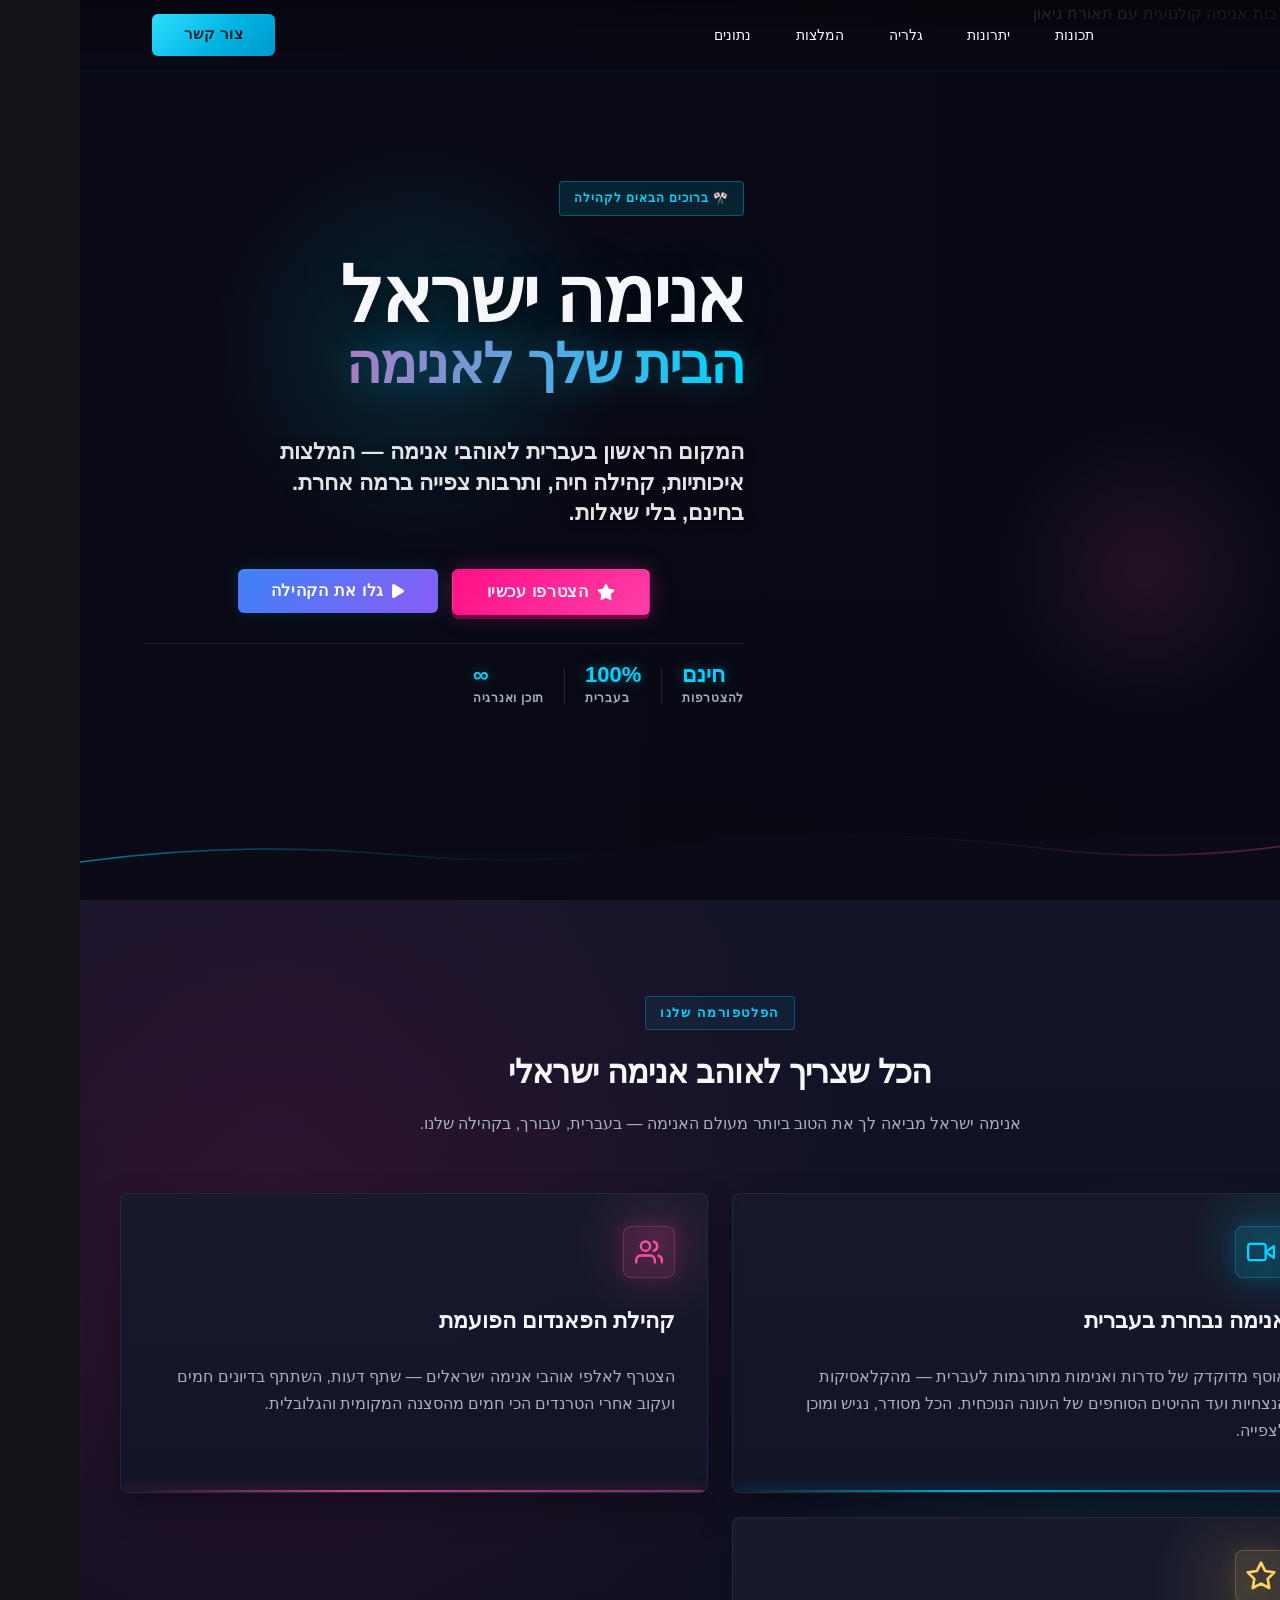
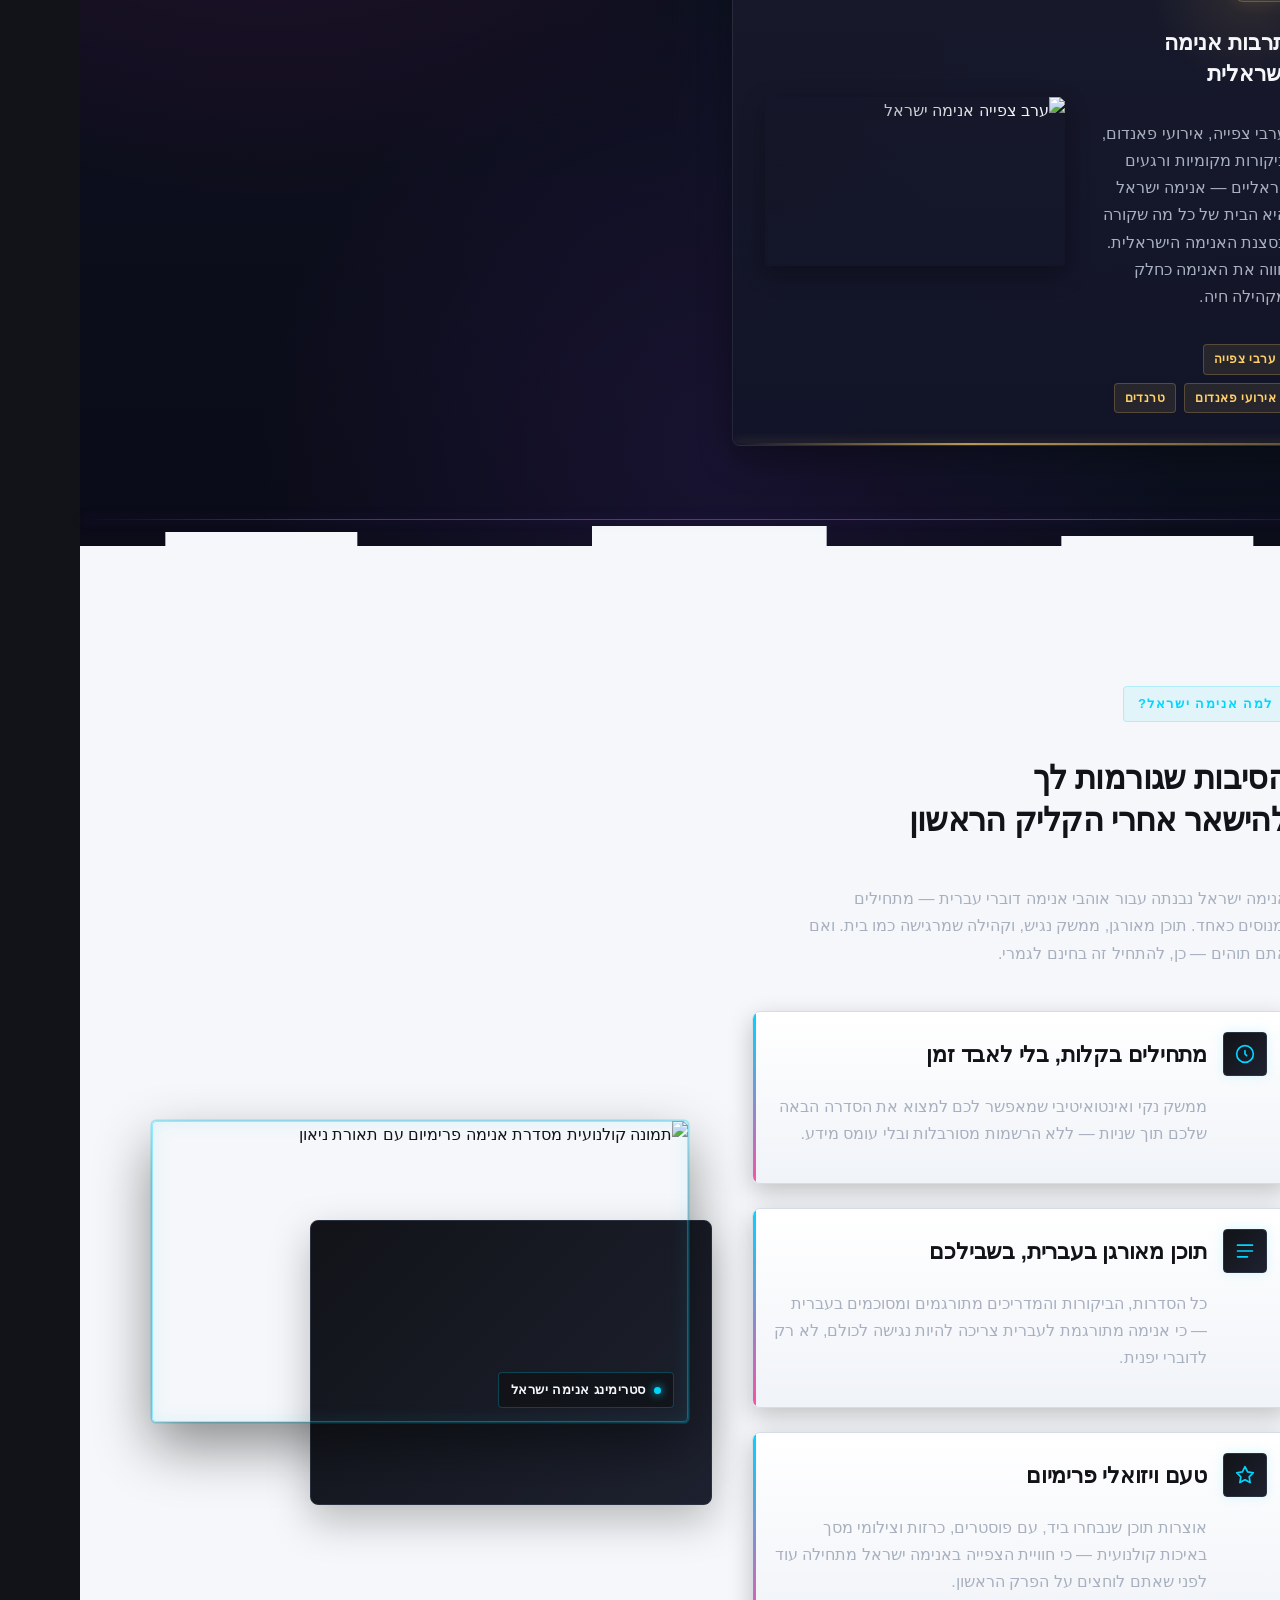
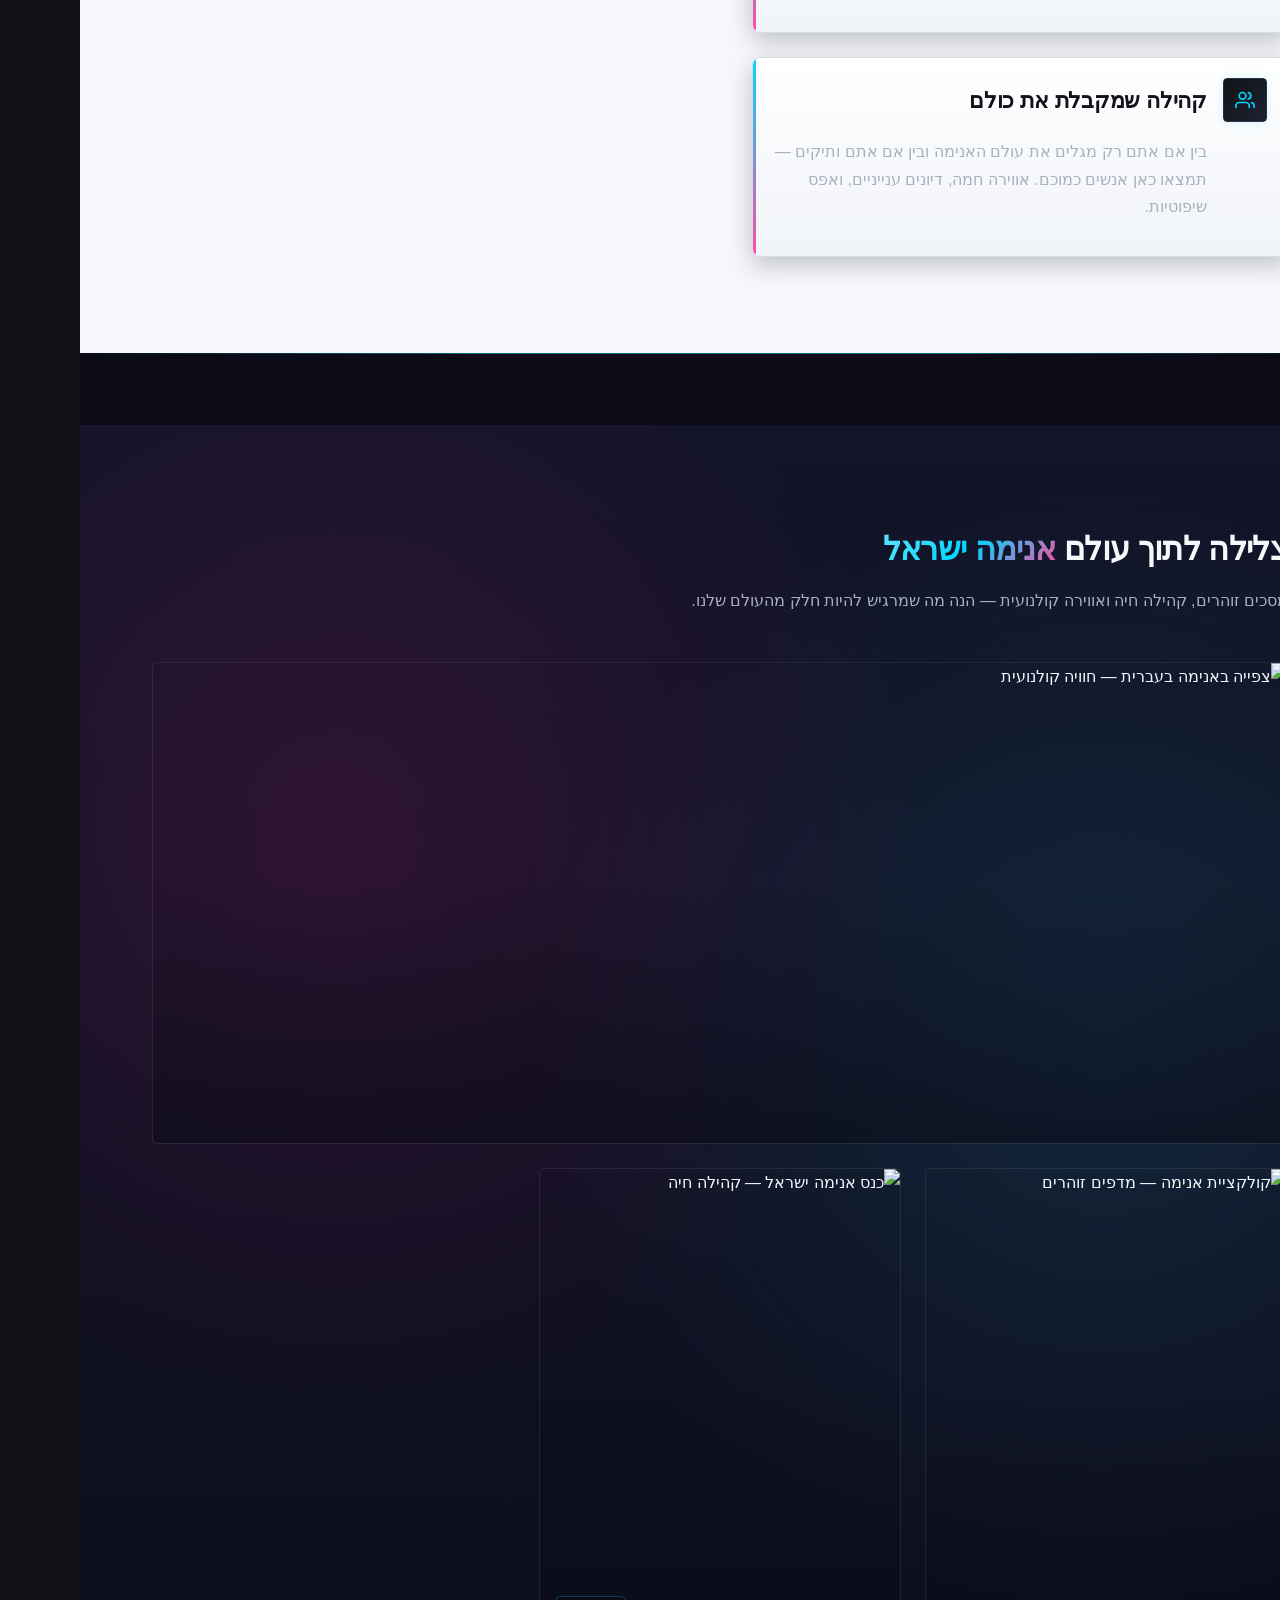
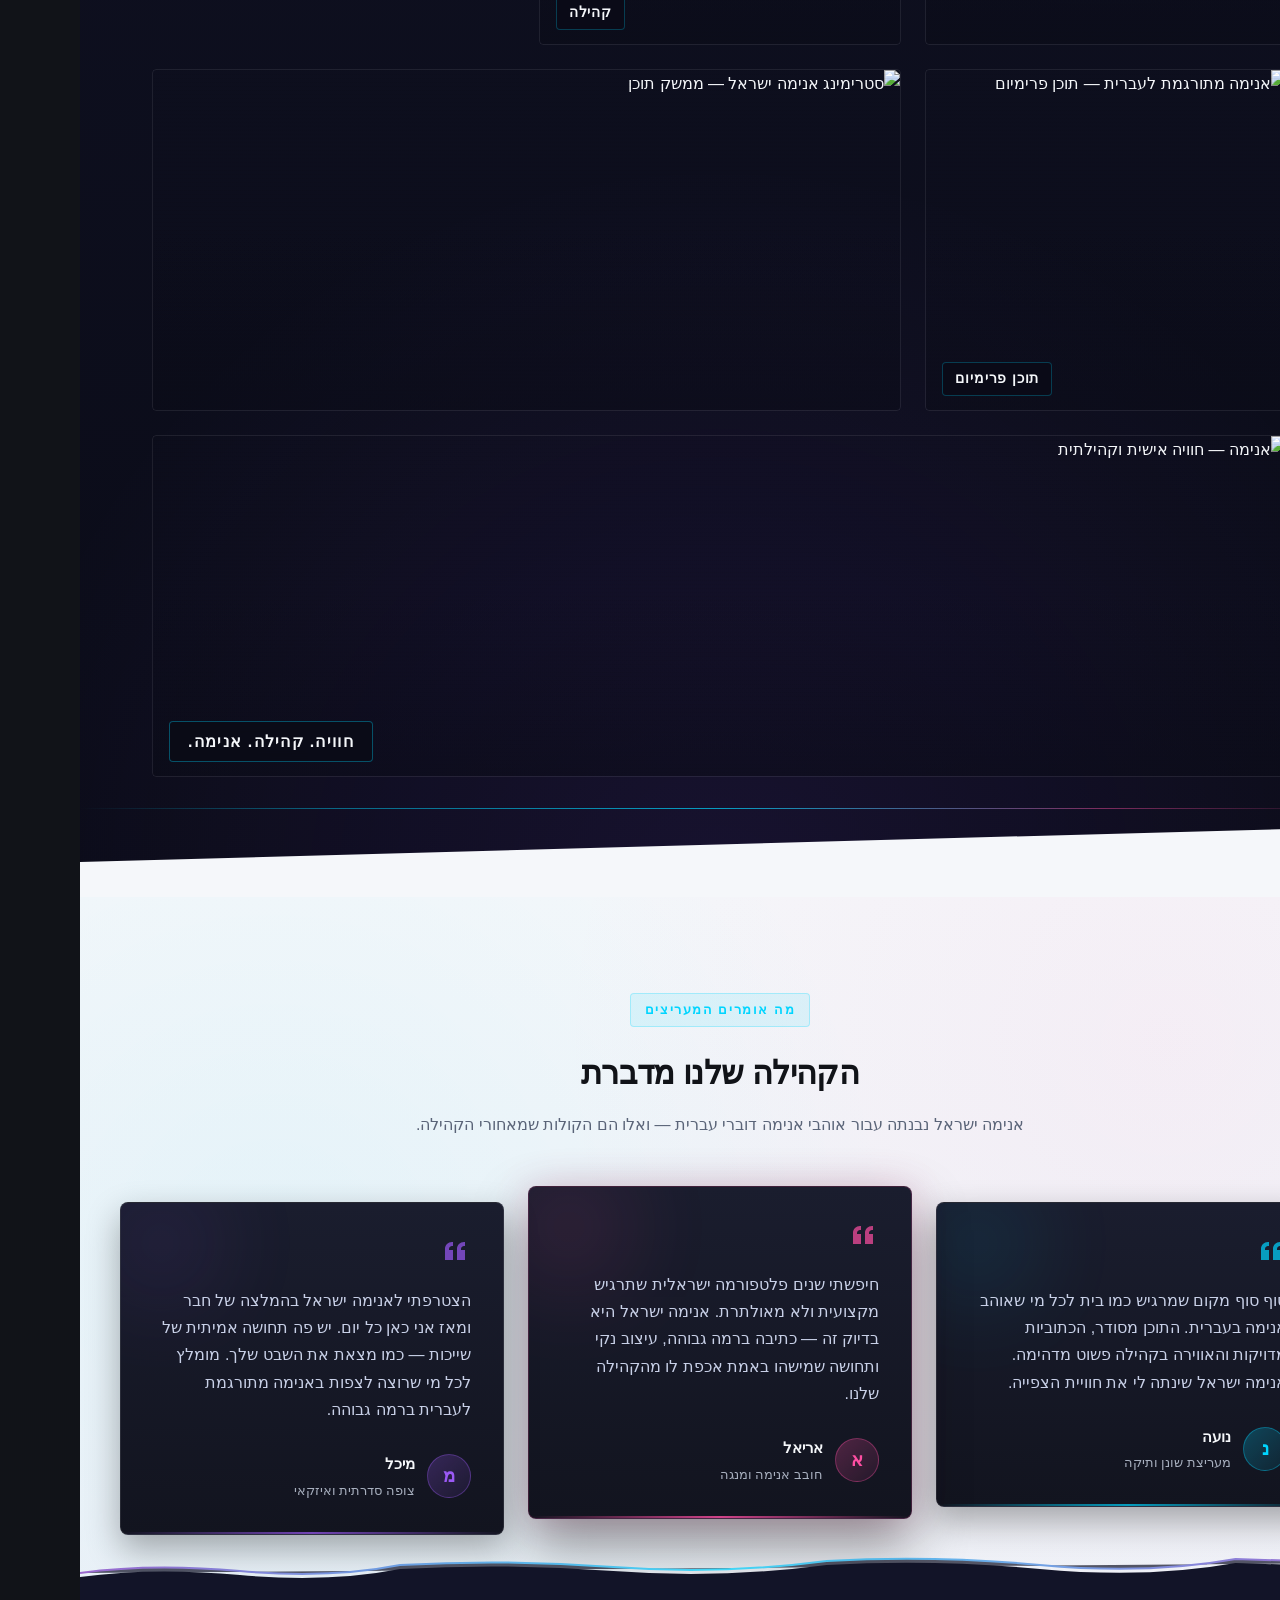
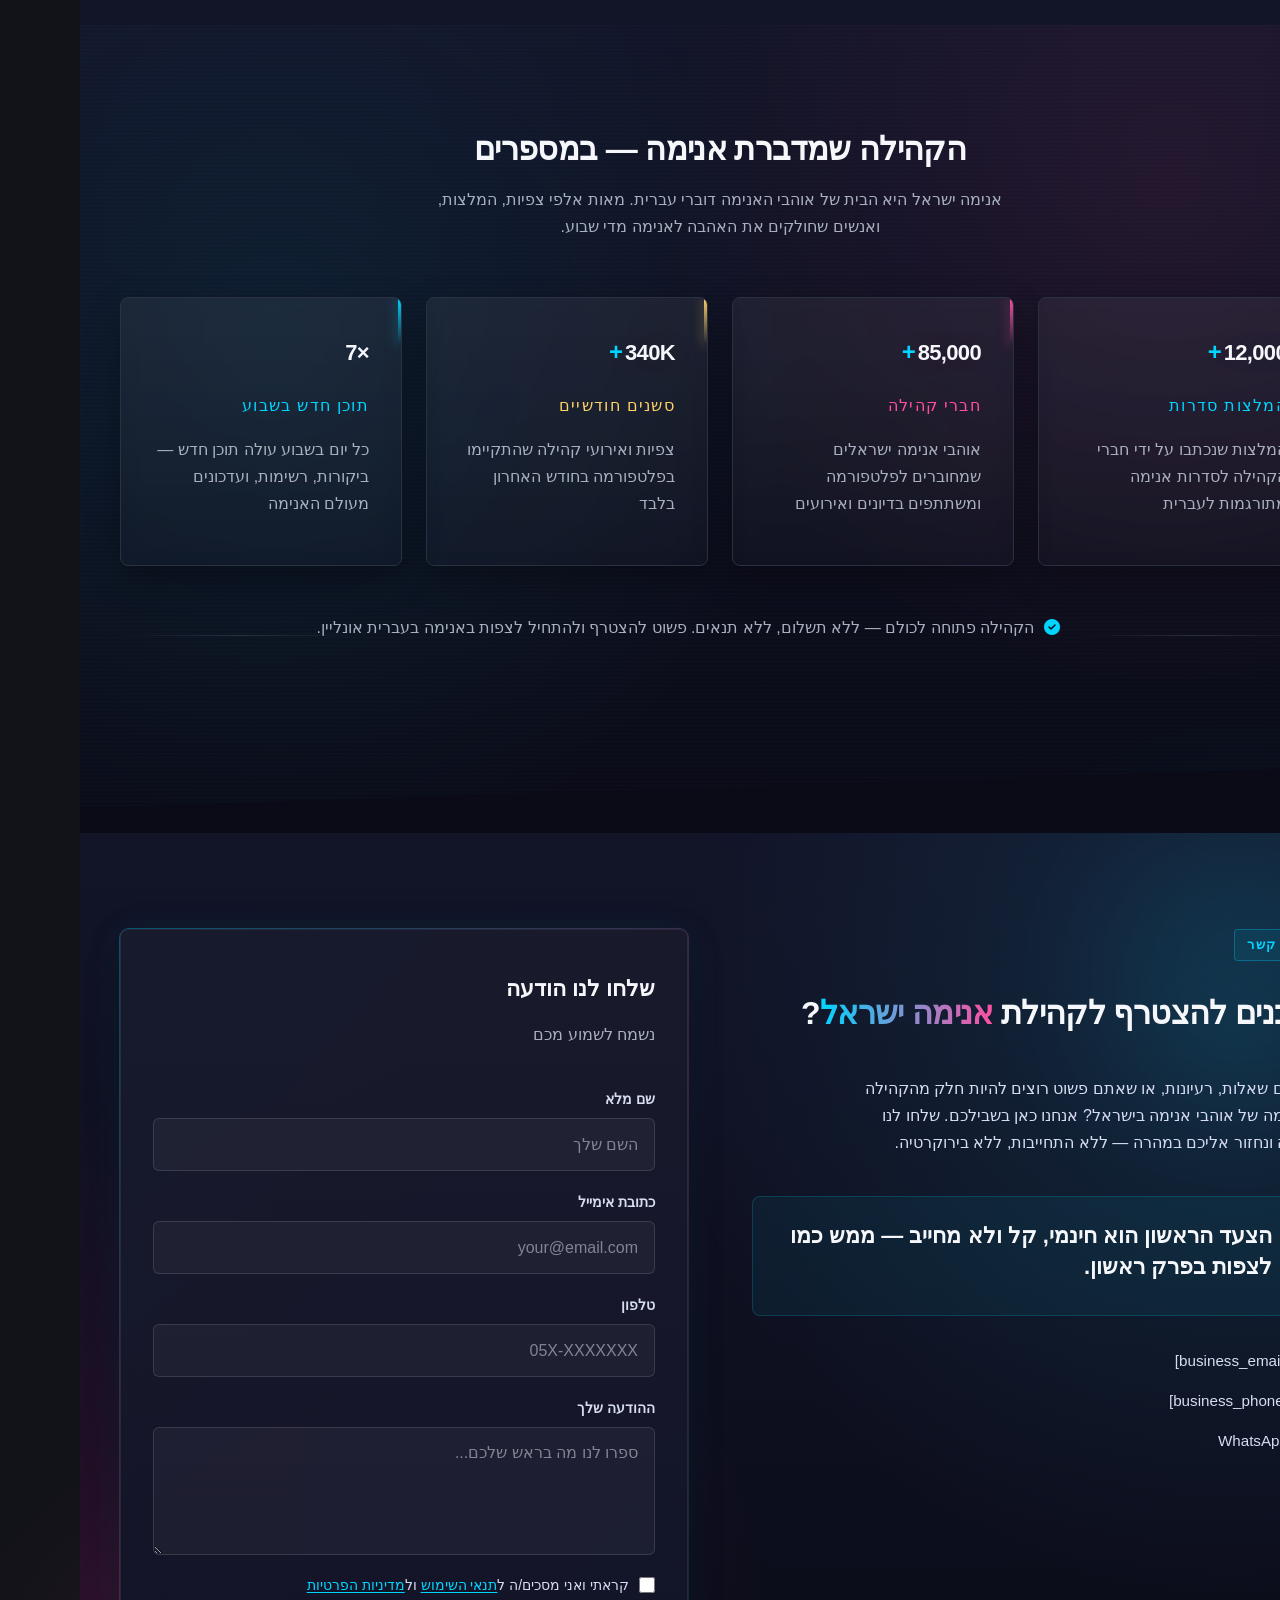
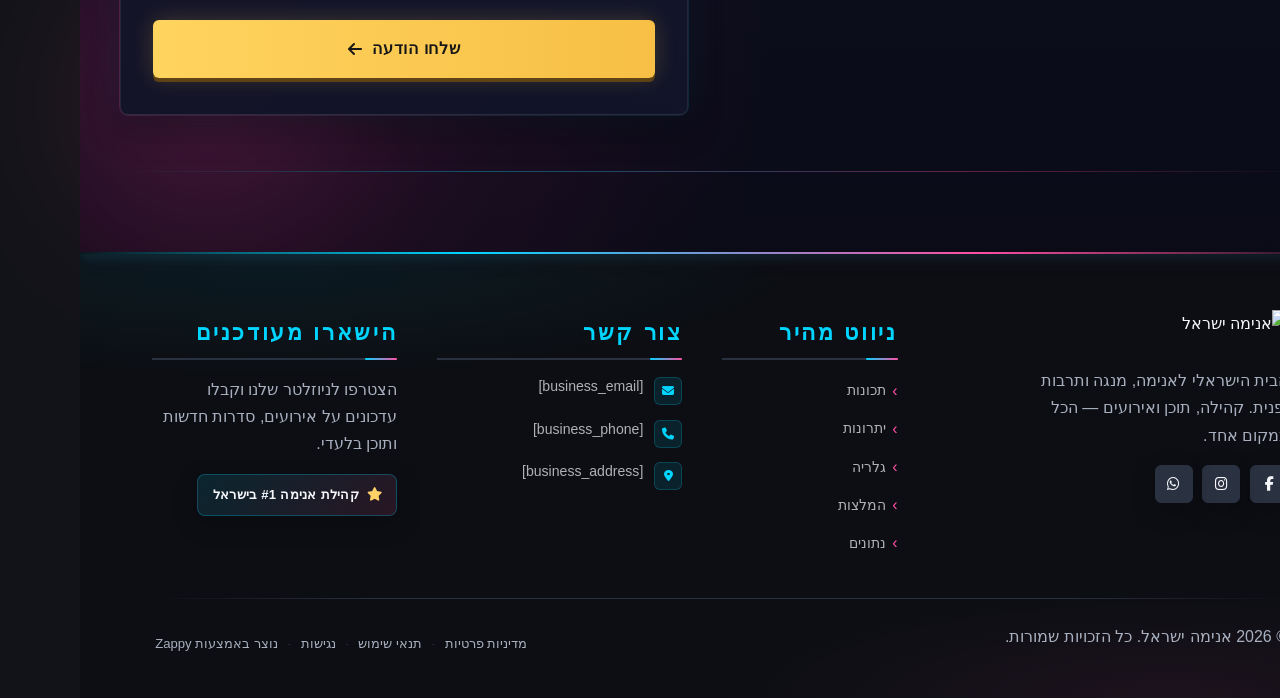
==== commit 8f028126: "Background sync: Progressive GitHub Sync" ====
--- a/index.html
+++ b/index.html
@@ -775,10 +775,10 @@
 </script>
   
   <main>
-    <section class="index-hero-section" data-layout-spec="בית-hero" dir="rtl" data-hero-type="fullscreen-scrim">
+    <section class="index-hero-section" data-layout-spec="בית-hero" dir="rtl" data-hero-type="fullscreen-scrim" id="zappy-section-0">
   <!-- Background Image Layer -->
   <div class="index-hero-bg">
-    <img data-hero-bg="true" data-placeholder="index-hero-image-1" data-context="Cinematic anime fan culture atmosphere: a neon-lit screening room filled with glowing anime posters on dark walls, LED strip lights in cyan and pink hues, large display screens showing anime artwork, fan merchandise on shelves, atmospheric fog-like ambiance, dark moody lighting with vivid neon reflections on surfaces, ultra-realistic photography style, wide angle, 16:9 aspect ratio" width="1200" height="675" src="/assets/site-index-hero-image-1.webp" alt="אווירת תרבות אנימה קולנועית עם תאורת ניאון">
+    <img data-hero-bg="true" data-placeholder="index-hero-image-1" data-context="Cinematic anime fan culture atmosphere: a neon-lit screening room filled with glowing anime posters on dark walls, LED strip lights in cyan and pink hues, large display screens showing anime artwork, fan merchandise on shelves, atmospheric fog-like ambiance, dark moody lighting with vivid neon reflections on surfaces, ultra-realistic photography style, wide angle, 16:9 aspect ratio" width="1200" height="675" src="/assets/site-index-hero-image-1.webp" alt="אווירת תרבות אנימה קולנועית עם תאורת ניאון" data-hero-background="true" data-element-type="image" data-element-id="img-1775034879235-u58rlele9" class="zappy-editable-image" data-resize-handler-attached="true" style="object-position: 50% 50%;">
   </div>
 
   <!-- Scanline Texture Overlay -->
@@ -794,9 +794,9 @@
   <!-- Main Content -->
   <div class="index-hero-container">
     <div class="index-hero-content">
-      <span class="index-hero-badge">🎌 ברוכים הבאים לקהילה</span>
-
-      <h1 class="index-hero-title">
+      <p><span class="index-hero-badge" >🎌 ברוכים הבאים לקהילה</span>
+
+      </p><h1 class="index-hero-title">
         <span class="index-hero-title-line1">אנימה ישראל</span>
         <span class="index-hero-title-line2 index-hero-gradient-text">הבית שלך לאנימה</span>
       </h1>
@@ -805,13 +805,13 @@
         המקום הראשון בעברית לאוהבי אנימה — המלצות איכותיות, קהילה חיה, ותרבות צפייה ברמה אחרת. בחינם, בלי שאלות.
       </h3>
 
-      <div class="index-hero-ctas">
-        <a href="#contact" class="index-hero-btn-primary">
-          <i class="fas fa-star"></i>
+      <div class="index-hero-ctas" style="text-align: center !important; display: flex !important; justify-content: center !important; align-items: flex-start !important; width: 100% !important;">
+        <a href="/" class="index-hero-btn-primary btn btn-primary" data-element-type="button" data-element-id="btn-1775034879225-raonikhe9" data-native-element="true" style="outline: none; border-color: transparent !important; color: rgb(255, 255, 255) !important; background-color: transparent !important; background-image: linear-gradient(135deg, rgb(255, 15, 134), rgb(255, 62, 168)) !important;">
+          <i class="fas fa-star" style="cursor: pointer;"></i>
           הצטרפו עכשיו
         </a>
-        <a href="#community" class="index-hero-btn-secondary">
-          <i class="fas fa-play"></i>
+        <a href="/" class="index-hero-btn-secondary btn btn-primary" data-element-type="button" data-element-id="btn-1775034879225-p0vnkb0b8" data-native-element="true" style="outline: none; border-color: transparent !important; color: rgb(255, 255, 255) !important; background-color: transparent !important; background-image: linear-gradient(135deg, rgb(59, 130, 246), rgb(139, 92, 246)) !important;">
+          <i class="fas fa-play" style="cursor: pointer;"></i>
           גלו את הקהילה
         </a>
       </div>
